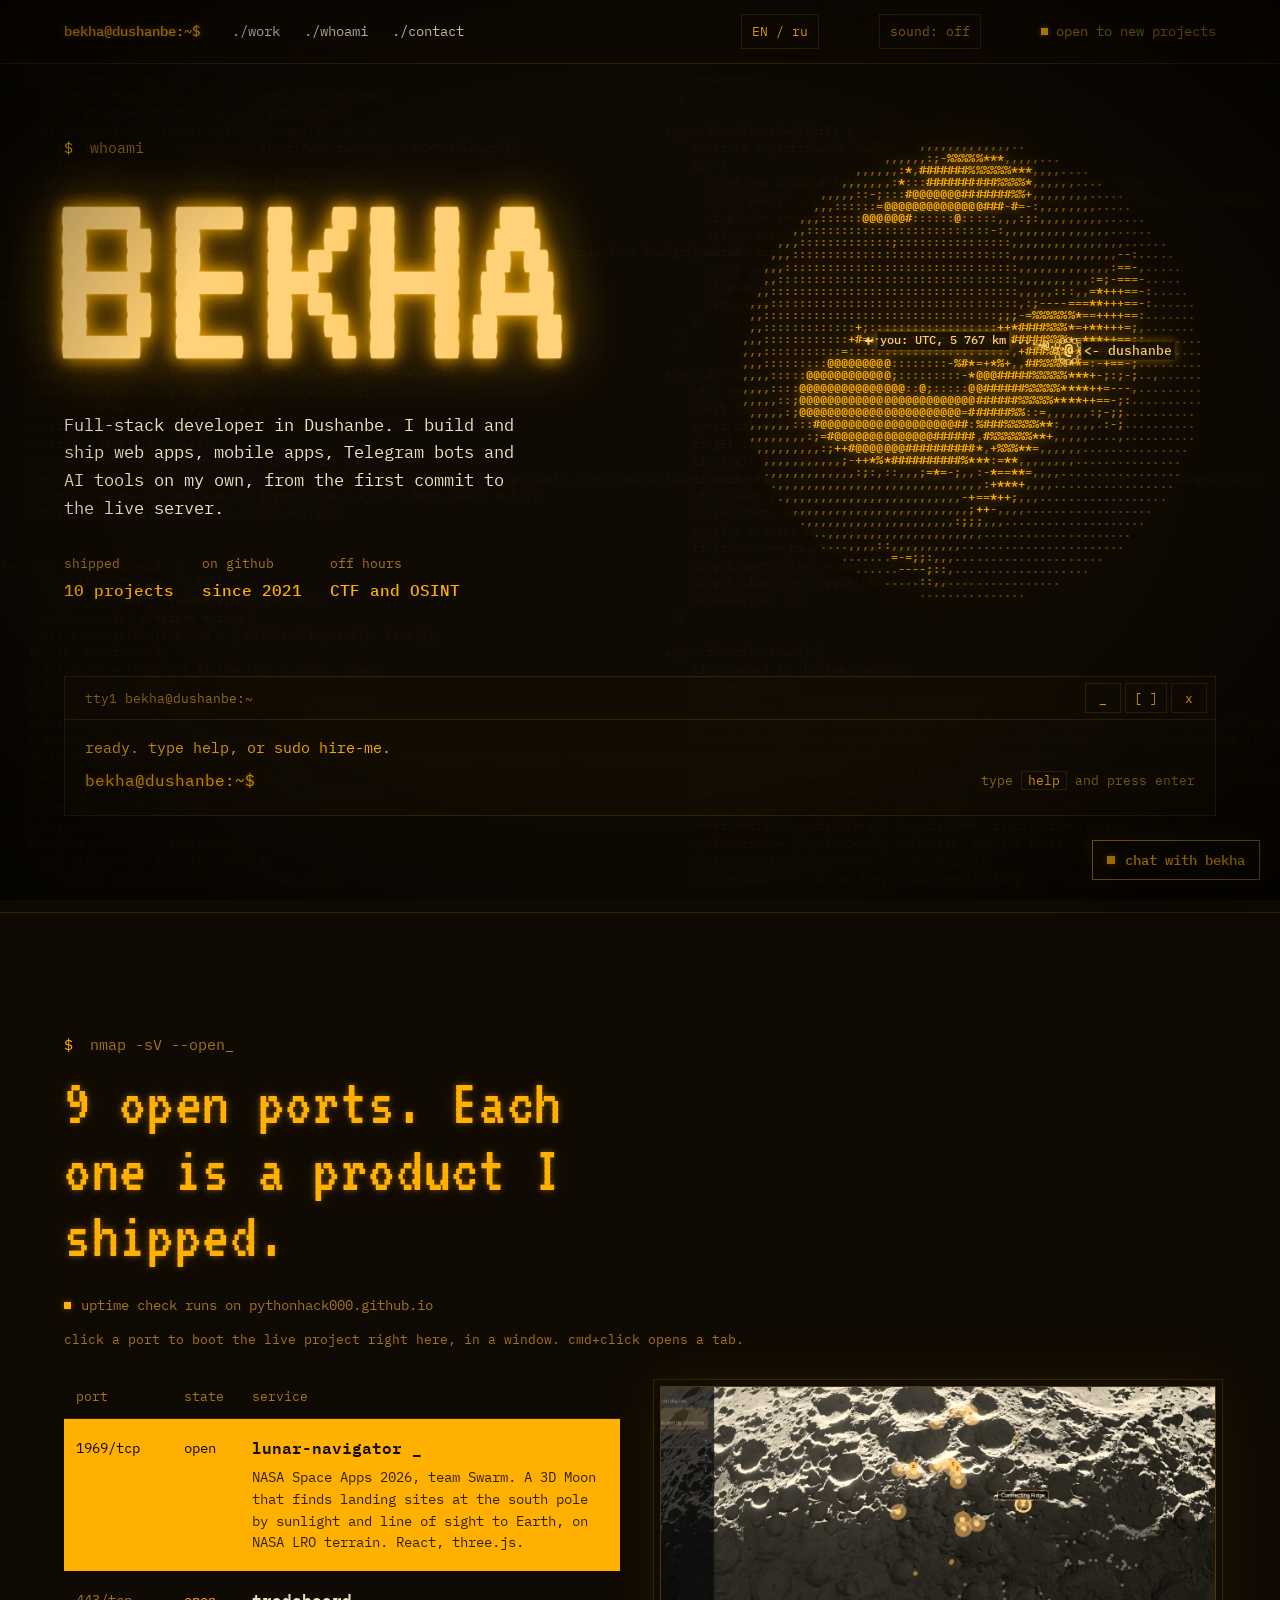
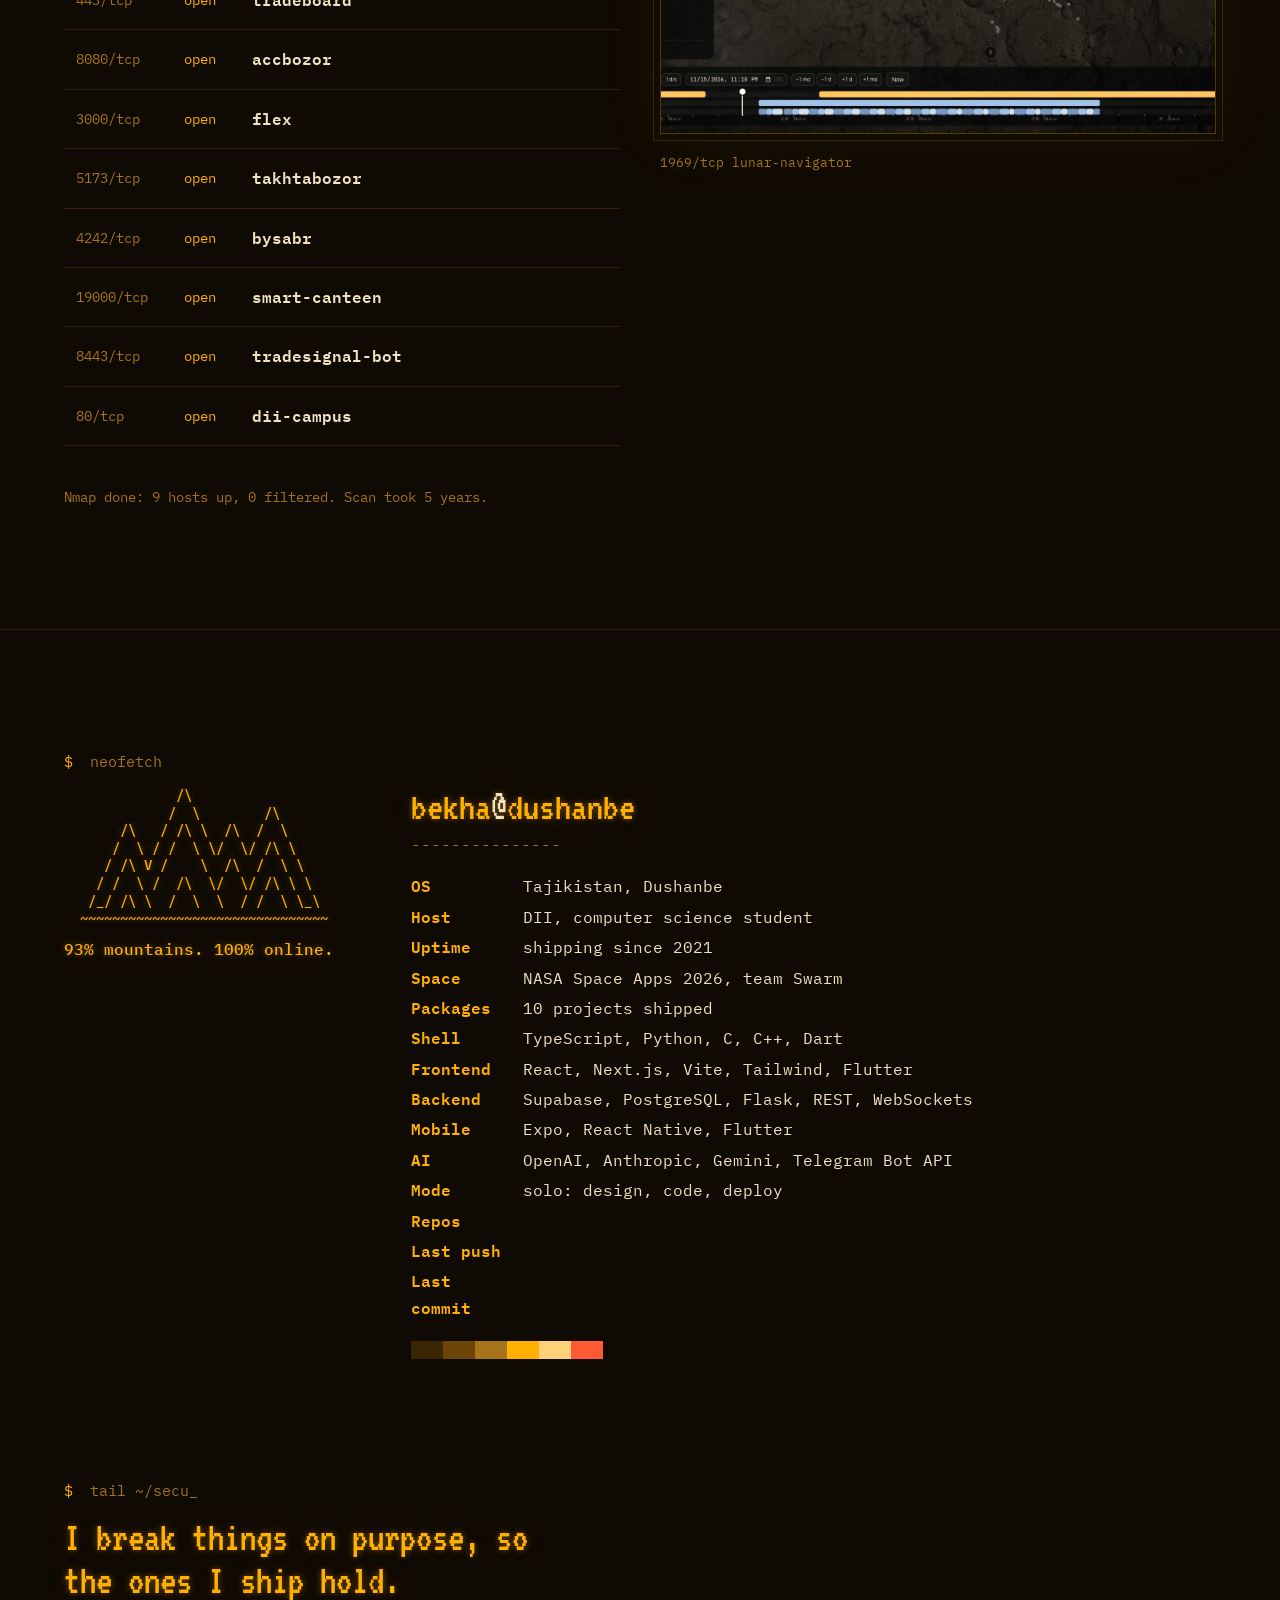
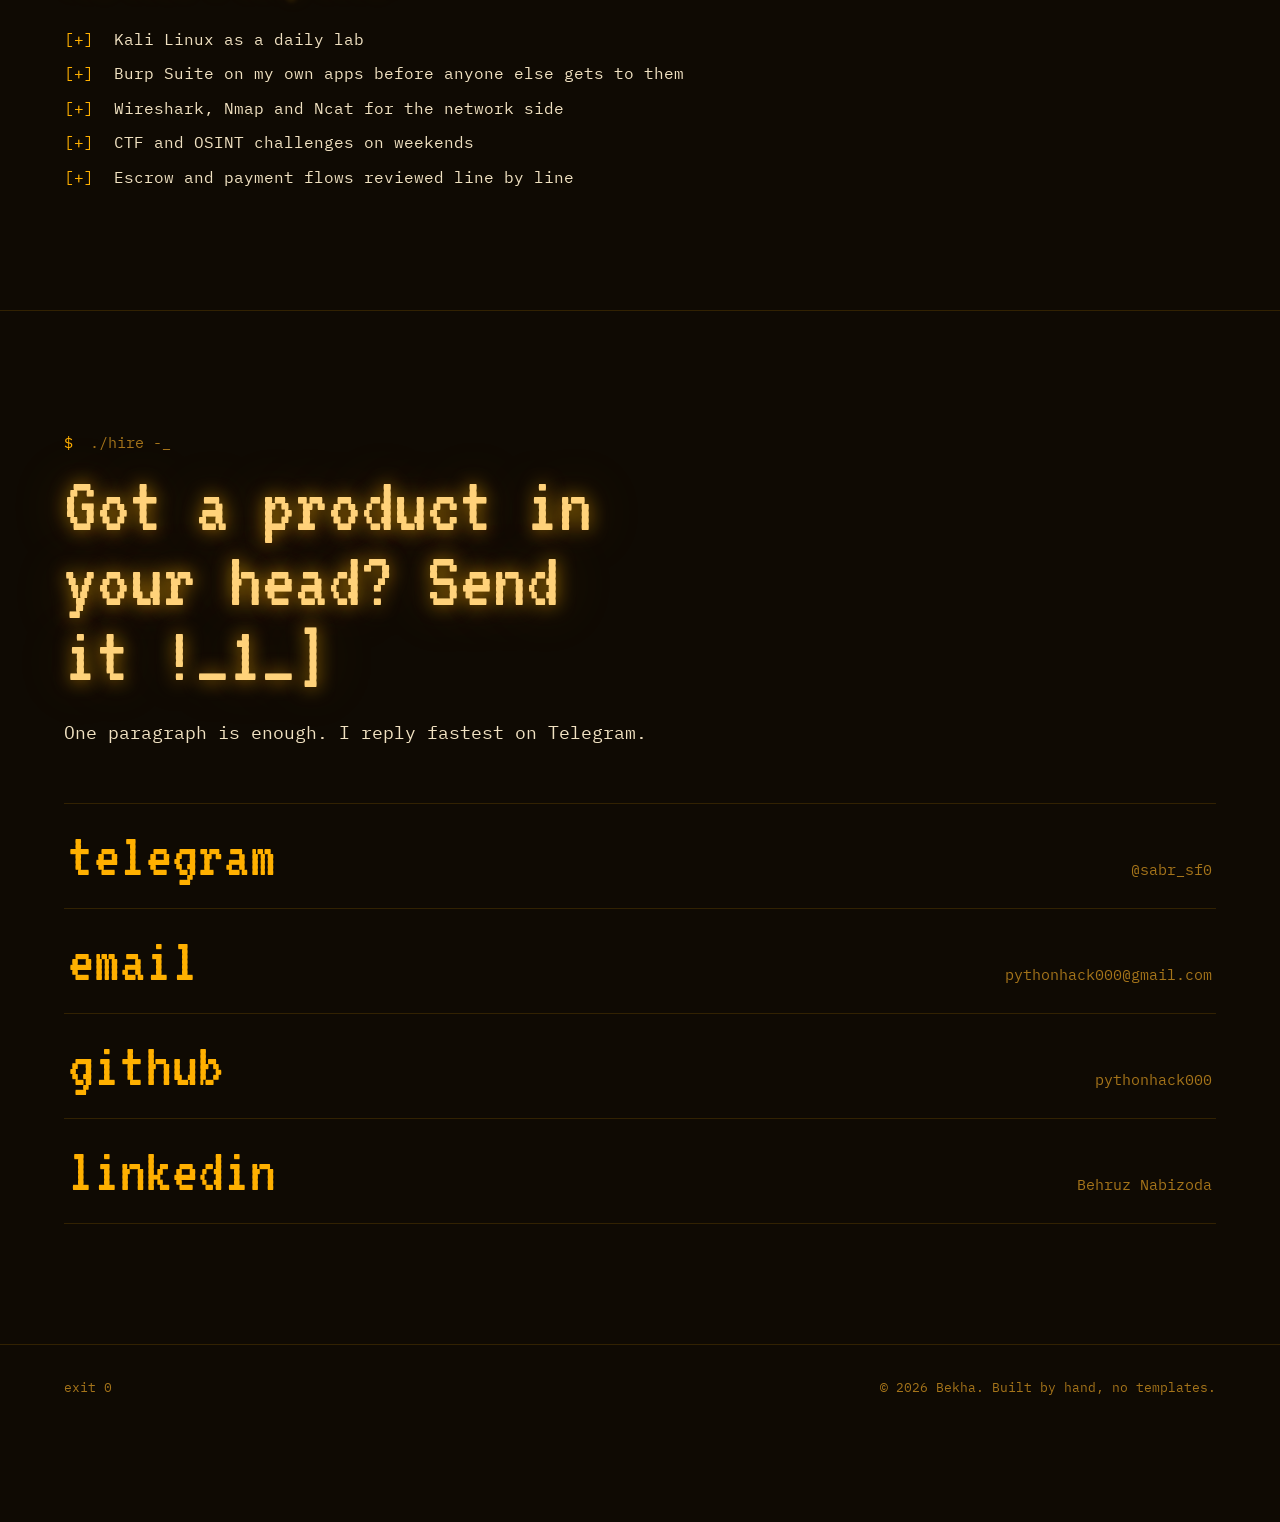
==== index.html @ d708a634 "feat: chat motion: typing dots and word-by-word answers - real bouncing dots (elements, not CSS cont" ====
<!doctype html>
<html lang="en">
<head>
<meta charset="utf-8">
<meta name="viewport" content="width=device-width, initial-scale=1, viewport-fit=cover">
<title>Bekha — full-stack developer in Dushanbe</title>
<meta name="description" content="Bekha builds and ships web apps, mobile apps, Telegram bots and AI tools from Dushanbe. Type help in the terminal.">
<meta property="og:type" content="website">
<meta property="og:title" content="Bekha — full-stack developer in Dushanbe">
<meta property="og:description" content="Web apps, mobile apps, bots and AI tools, built and shipped solo.">
<meta property="og:image" content="https://pythonhack000.github.io/share.jpg">
<meta name="twitter:card" content="summary_large_image">
<meta name="theme-color" content="#0f0a03">
<link rel="icon" href="favicon.svg" type="image/svg+xml">
<link rel="preconnect" href="https://fonts.googleapis.com">
<link rel="preconnect" href="https://fonts.gstatic.com" crossorigin>
<link href="https://fonts.googleapis.com/css2?family=IBM+Plex+Mono:wght@400;500;600&family=Pixelify+Sans:wght@400;500&family=VT323&display=swap" rel="stylesheet">
<link rel="stylesheet" href="style.css?v=25">
<script>
  try {
    if (sessionStorage.getItem('seen')) document.documentElement.classList.add('seen');
    var t = localStorage.getItem('theme'); if (t) document.documentElement.dataset.theme = t;
    if (!sessionStorage.getItem('intro') && !matchMedia('(prefers-reduced-motion: reduce)').matches) document.documentElement.classList.add('intro-on', 'seen');
  } catch (e) { /* storage blocked: show the intro, default theme */ }
</script>
</head>
<body>
<!-- TODO before deploy: remove the debug note. flag{v13w_th3_s0urc3_250a8c75} -->
<div class="intro" id="intro" aria-hidden="true">
  <canvas></canvas>
  <pre class="intro__log"></pre>
  <p class="intro__lock"></p>
  <div class="intro__title"><p class="intro__name"></p><p class="intro__sub"></p></div>
  <p class="intro__skip" data-i18n="introSkip">press any key to skip</p>
</div>
<div class="power" aria-hidden="true"></div>
<div class="src" aria-hidden="true"><pre class="src__dim" id="srcDim"></pre><pre class="src__lit" id="srcLit"></pre></div>
<a class="skip" href="#work" data-i18n="skip">Skip to projects</a>

<header class="bar">
  <a class="bar__home" href="#top">bekha@dushanbe:~$</a>
  <nav class="bar__nav" aria-label="Main">
    <a href="#work">./work</a>
    <a href="#whoami">./whoami</a>
    <a href="#contact">./contact</a>
  </nav>
  <p class="bar__prog" id="prog" aria-hidden="true">[--------------------]   0%</p>
  <button type="button" class="bar__lang" id="langBtn">EN / ru</button>
  <button type="button" class="bar__sound" id="soundBtn" aria-pressed="false">sound: off</button>
  <p class="bar__status"><span class="led" aria-hidden="true"></span><span data-i18n="status">open to new projects</span></p>
</header>

<main id="top">
  <!-- HERO: the terminal -->
  <section class="hero" aria-labelledby="name">
    <div class="hero__grid">
      <div class="hero__copy">
        <p class="prompt"><span class="prompt__ps">$</span> whoami</p>
        <h1 id="name" class="name" data-i18n="name" data-text="BEKHA">BEKHA</h1>
        <p class="lead" data-i18n="lead">Full-stack developer in Dushanbe. I build and ship web apps, mobile apps, Telegram bots and AI tools on my own, from the first commit to the live server.</p>
        <dl class="facts">
          <div><dt data-i18n="factShipped">shipped</dt><dd data-i18n="factShippedV">10 projects</dd></div>
          <div><dt data-i18n="factGithub">on github</dt><dd data-i18n="factGithubV">since 2021</dd></div>
          <div><dt data-i18n="factOff">off hours</dt><dd data-i18n="factOffV">CTF and OSINT</dd></div>
        </dl>
      </div>
      <figure class="torus" aria-hidden="true">
        <canvas id="globe" class="moon" width="440" height="440"></canvas>
      </figure>
    </div>

    <div class="term" id="term">
      <div class="term__bar">
        <span class="term__title" id="termTitle">tty1  bekha@dushanbe:~</span>
        <div class="term__btns">
          <button type="button" data-win="min" aria-label="Minimise the terminal" aria-pressed="false">_</button>
          <button type="button" data-win="max" aria-label="Full-screen terminal" aria-pressed="false">[ ]</button>
          <button type="button" data-win="close" aria-label="Close the terminal">x</button>
        </div>
      </div>
      <div class="term__body">
        <div class="term__out" id="termOut" role="log" aria-live="polite" aria-label="Terminal output"></div>
        <form class="term__line" id="termForm" autocomplete="off">
          <label class="term__ps" id="termPs" for="termIn">bekha@dushanbe:~$</label>
          <span class="term__field">
            <input id="termIn" class="term__in" type="text" spellcheck="false" autocapitalize="off" aria-describedby="termHint">
            <span class="term__suggest" id="termSuggest" aria-hidden="true"><span class="term__typed"></span><span class="term__rest"></span></span>
          </span>
          <span class="term__hint" id="termHint"><span data-i18n="hintA">type</span> <kbd>help</kbd> <span data-i18n="hintB">and press enter</span></span>
        </form>
      </div>
      <button type="button" class="term__respawn" id="termRespawn" hidden>[process exited with code 0]  respawn the shell</button>
    </div>
  </section>

  <!-- WORK: nmap output -->
  <section class="work" id="work" aria-labelledby="work-h">
    <p class="cmd"><span class="prompt__ps">$</span> nmap -sV --open bekha/work</p>
    <h2 id="work-h" class="h2" data-i18n="workH" data-text="">9 open ports. Each one is a product I shipped.</h2>
    <p class="uptime" id="uptime"><span class="led" aria-hidden="true"></span><span id="uptimeText" data-i18n="uptimeWait">uptime check runs when you scroll here</span></p>
    <p class="work-hint" data-i18n="workHint">click a port to boot the live project right here, in a window. cmd+click opens a tab.</p>

    <div class="scan">
      <div class="scan__head" aria-hidden="true">
        <span>port</span><span>state</span><span>service</span><span>version</span>
      </div>
      <ol class="scan__rows" id="scanRows">
        <li class="row is-on" data-shot="img/work-lunar.jpg" data-alt="Lunar Site Navigator: candidate landing sites glowing on the Moon's south pole">
          <a class="row__link" href="https://pythonhack000.github.io/lunar-navigator/">
            <span class="row__port">1969/tcp</span><span class="row__state">open</span>
            <span class="row__name">lunar-navigator</span>
            <span class="row__ver" data-i18n="rowLunar">NASA Space Apps 2026, team Swarm. A 3D Moon that finds landing sites at the south pole by sunlight and line of sight to Earth, on NASA LRO terrain. React, three.js.</span>
          </a>
        </li>
        <li class="row" data-shot="img/work-tradevision.jpg" data-alt="TRADEBOARD: a daily Bitcoin chart with drawing tools">
          <a class="row__link" href="https://pythonhack000.github.io/tradevision/">
            <span class="row__port">443/tcp</span><span class="row__state">open</span>
            <span class="row__name">tradeboard</span>
            <span class="row__ver" data-i18n="rowTrade">AI draws trendlines and zones on a live chart while it explains them. React, TypeScript, four AI providers.</span>
          </a>
        </li>
        <li class="row" data-shot="img/work-bozor-hero.jpg" data-alt="AccBozor: a marketplace for game accounts">
          <a class="row__link" href="https://pythonhack000.github.io/bozor/">
            <span class="row__port">8080/tcp</span><span class="row__state">open</span>
            <span class="row__name">accbozor</span>
            <span class="row__ver" data-i18n="rowBozor">Game and Steam account marketplace for Tajikistan. Escrow holds the money until the buyer confirms. Next.js, Supabase.</span>
          </a>
        </li>
        <li class="row" data-shot="img/work-gym.jpg" data-alt="FLEX: one membership for many gyms in Dushanbe">
          <a class="row__link" href="https://pythonhack000.github.io/gym/">
            <span class="row__port">3000/tcp</span><span class="row__state">open</span>
            <span class="row__name">flex</span>
            <span class="row__ver" data-i18n="rowFlex">One pay-per-visit pass for gyms across Dushanbe. Landing page, clickable app and the pricing research behind it.</span>
          </a>
        </li>
        <li class="row" data-shot="img/work-takhtabozor.jpg" data-alt="Takhtabozor: stock and debts for a timber yard">
          <a class="row__link" href="https://pythonhack000.github.io/takhtabozor/">
            <span class="row__port">5173/tcp</span><span class="row__state">open</span>
            <span class="row__name">takhtabozor</span>
            <span class="row__ver" data-i18n="rowTakhta">Stock, sales and customer debts for a timber yard, counted in somoni. React, Vite, Tailwind.</span>
          </a>
        </li>
        <li class="row" data-ascii="BYSABR" data-alt="bysabr">
          <a class="row__link" href="https://pythonhack000.github.io/bysabr-shop/">
            <span class="row__port">4242/tcp</span><span class="row__state">open</span>
            <span class="row__name">bysabr</span>
            <span class="row__ver" data-i18n="rowSabr">Fashion store with catalog, checkout and an admin panel that syncs across devices. JavaScript, Supabase.</span>
          </a>
        </li>
        <li class="row" data-ascii="CANTEEN" data-alt="Smart Canteen">
          <a class="row__link" href="https://github.com/pythonhack000/canteen-mobile">
            <span class="row__port">19000/tcp</span><span class="row__state">open</span>
            <span class="row__name">smart-canteen</span>
            <span class="row__ver" data-i18n="rowCanteen">Lunch ordering app for a university canteen, with bonuses and live order status. Expo, React Native, Supabase.</span>
          </a>
        </li>
        <li class="row" data-ascii="SIGNAL" data-alt="TradeSignal bot">
          <div class="row__link" tabindex="0">
            <span class="row__port">8443/tcp</span><span class="row__state">open</span>
            <span class="row__name">tradesignal-bot</span>
            <span class="row__ver" data-i18n="rowSignal">Telegram bot that reads the market with OpenAI and runs around the clock on a VPS. Python, FFmpeg.</span>
          </div>
        </li>
        <li class="row" data-ascii="DII" data-alt="DII Campus">
          <a class="row__link" href="https://pythonhack000.github.io/dii-campus/">
            <span class="row__port">80/tcp</span><span class="row__state">open</span>
            <span class="row__name">dii-campus</span>
            <span class="row__ver" data-i18n="rowDii">Student app for my university. Plain HTML, CSS and JavaScript, no dependencies.</span>
          </a>
        </li>
      </ol>

      <figure class="screen" aria-live="polite">
        <div class="screen__crt">
          <img id="shot" src="img/work-lunar.jpg" alt="Lunar Site Navigator: candidate landing sites glowing on the Moon's south pole" width="1312" height="820">
          <pre id="shotAscii" class="screen__ascii" hidden></pre>
        </div>
        <figcaption><span id="shotCap">1969/tcp  lunar-navigator</span><span id="ping" class="ping"></span></figcaption>
      </figure>
    </div>
    <p class="done" data-i18n="scanDone">Nmap done: 9 hosts up, 0 filtered. Scan took 5 years.</p>
  </section>

  <!-- WHOAMI: neofetch -->
  <section class="who" id="whoami" aria-labelledby="who-h">
    <p class="cmd"><span class="prompt__ps">$</span> neofetch</p>
    <h2 id="who-h" class="sr">About Bekha</h2>
    <div class="neo">
<div class="neo__left">
<pre class="neo__art" aria-hidden="true">
              /\
             /  \        /\
       /\   / /\ \  /\  /  \
      /  \ / /  \ \/  \/ /\ \
     / /\ V /    \  /\  /  \ \
    / /  \ /  /\  \/  \/ /\ \ \
   /_/ /\ \  /  \  \  / /  \ \_\
  ~~~~~~~~~~~~~~~~~~~~~~~~~~~~~~~
</pre>
<p class="neo__cap" data-i18n="neoArt">93% mountains. 100% online.</p>
</div>
      <div class="neo__info">
        <p class="neo__user">bekha<span>@</span>dushanbe</p>
        <p class="neo__rule" aria-hidden="true">---------------</p>
        <dl class="neo__list">
          <div><dt>OS</dt><dd data-i18n="neoOS">Tajikistan, Dushanbe</dd></div>
          <div><dt>Host</dt><dd data-i18n="neoHost">DII, computer science student</dd></div>
          <div><dt>Uptime</dt><dd data-i18n="neoUptime">shipping since 2021</dd></div>
          <div><dt>Space</dt><dd data-i18n="neoSpace">NASA Space Apps 2026, team Swarm</dd></div>
          <div><dt>Packages</dt><dd data-i18n="neoPkgs">10 projects shipped</dd></div>
          <div><dt>Shell</dt><dd>TypeScript, Python, C, C++, Dart</dd></div>
          <div><dt>Frontend</dt><dd>React, Next.js, Vite, Tailwind, Flutter</dd></div>
          <div><dt>Backend</dt><dd>Supabase, PostgreSQL, Flask, REST, WebSockets</dd></div>
          <div><dt>Mobile</dt><dd>Expo, React Native, Flutter</dd></div>
          <div><dt>AI</dt><dd>OpenAI, Anthropic, Gemini, Telegram Bot API</dd></div>
          <div><dt>Mode</dt><dd data-i18n="neoMode">solo: design, code, deploy</dd></div>
          <div id="ghRepos" hidden><dt>Repos</dt><dd></dd></div>
          <div id="ghPush" hidden><dt>Last push</dt><dd></dd></div>
          <div id="ghCommit" hidden><dt>Last commit</dt><dd></dd></div>
        </dl>
        <p class="neo__swatch" aria-hidden="true"><i></i><i></i><i></i><i></i><i></i><i></i></p>
      </div>
    </div>

    <div class="sec">
      <p class="cmd"><span class="prompt__ps">$</span> tail ~/security.log</p>
      <h3 class="h3" data-i18n="secH" data-text="">I break things on purpose, so the ones I ship hold.</h3>
      <ul class="log">
        <li><span class="ok">[+]</span> <span data-i18n="log1">Kali Linux as a daily lab</span></li>
        <li><span class="ok">[+]</span> <span data-i18n="log2">Burp Suite on my own apps before anyone else gets to them</span></li>
        <li><span class="ok">[+]</span> <span data-i18n="log3">Wireshark, Nmap and Ncat for the network side</span></li>
        <li><span class="ok">[+]</span> <span data-i18n="log4">CTF and OSINT challenges on weekends</span></li>
        <li><span class="ok">[+]</span> <span data-i18n="log5">Escrow and payment flows reviewed line by line</span></li>
      </ul>
    </div>
  </section>

  <!-- CONTACT -->
  <section class="contact" id="contact" aria-labelledby="contact-h">
    <p class="cmd"><span class="prompt__ps">$</span> ./hire --bekha</p>
    <h2 id="contact-h" class="contact__h" data-i18n="contactH" data-text="">Got a product in your head? Send it over.</h2>
    <p class="contact__lead" data-i18n="contactLead">One paragraph is enough. I reply fastest on Telegram.</p>
    <ul class="links">
      <li><a class="big" href="https://t.me/sabr_sf0"><b class="big__label" data-text="telegram">telegram</b><span>@sabr_sf0</span></a></li>
      <li><a class="big" href="mailto:pythonhack000@gmail.com"><b class="big__label" data-text="email">email</b><span>pythonhack000@gmail.com</span></a></li>
      <li><a class="big" href="https://github.com/pythonhack000"><b class="big__label" data-text="github">github</b><span>pythonhack000</span></a></li>
      <li><a class="big" href="https://www.linkedin.com/in/behruz-nabizoda-669491238/"><b class="big__label" data-text="linkedin">linkedin</b><span>Behruz Nabizoda</span></a></li>
    </ul>
  </section>
</main>

<footer class="foot">
  <p>exit 0</p>
  <p data-i18n="foot">&copy; 2026 Bekha. Built by hand, no templates.</p>
</footer>

<script src="i18n.js?v=9" defer></script>
<script src="earth-map.js?v=1" defer></script>
<script src="globe.js?v=9" defer></script>
<script src="intro.js?v=4" defer></script>
<script src="sound.js?v=5" defer></script>
<script src="extras.js?v=14" defer></script>
<script src="config.js?v=2" defer></script>
<script src="script.js?v=27" defer></script>
<script src="ctf.js?v=1" defer></script>
<script src="chat.js?v=6" defer></script>
<script src="gitlog.js?v=2" defer></script>
<script src="resume.js?v=2" defer></script>
<script src="fx.js?v=7" defer></script>
<script src="os.js?v=2" defer></script>
</body>
</html>
---- style.css ----
/* Bekha — amber phosphor terminal */
:root {
  --void: #0f0a03;        /* the tube when it is off */
  --tube: #17100566;      /* panels: a breath lighter */
  --amber: #ffb000;       /* P3 phosphor */
  --amber-hot: #ffd27a;   /* overdriven phosphor, for the giant type */
  --amber-dim: #a5741a;   /* faded phosphor: meta, rules */
  --text: #f1e2c2;        /* body copy, warm white */
  --red: #ff5a36;         /* errors and sudo */
  --line: color-mix(in srgb, var(--amber) 15%, transparent);
  --glow: 0 0 6px color-mix(in srgb, var(--amber) 40%, transparent), 0 0 22px color-mix(in srgb, var(--amber) 15%, transparent);
  --mono: "IBM Plex Mono", ui-monospace, Menlo, monospace;
  --pixel: "VT323", "IBM Plex Mono", monospace;
  --gut: clamp(20px, 5vw, 72px);
  --max: 1320px;
}

html[data-theme="green"] { --void: #020a04; --amber: #3dff70; --amber-hot: #c2ffd2; --amber-dim: #2b8f45; --text: #dcf5e2; }
html[data-theme="white"] { --void: #0b0b0c; --amber: #f0f0f0; --amber-hot: #ffffff; --amber-dim: #8c8c8c; --text: #d4d4d4; }

*, *::before, *::after { box-sizing: border-box; }
html { scroll-behavior: smooth; -webkit-text-size-adjust: 100%; }
body {
  margin: 0;
  background: var(--void);
  transition: background-color .3s;
  color: var(--text);
  font: 400 16px/1.65 var(--mono);
  min-height: 100vh;
  overflow-x: hidden;
}
/* the glass: faint scanlines and a vignette, one fixed layer, never in the way */
body::after {
  content: "";
  position: fixed; inset: 0; pointer-events: none; z-index: 50;
  background: radial-gradient(ellipse at center, #0000 55%, #000000a0 100%);
}
::selection { background: var(--amber); color: var(--void); }
a { color: inherit; }
:focus-visible { outline: 2px solid var(--amber); outline-offset: 3px; }
.sr { position: absolute; width: 1px; height: 1px; overflow: hidden; clip-path: inset(50%); white-space: nowrap; }
.skip { position: absolute; left: 12px; top: -60px; z-index: 60; background: var(--amber); color: var(--void); padding: 8px 12px; }
.skip:focus { top: 12px; }

/* ---------- top bar ---------- */
.bar {
  position: sticky; top: 0; z-index: 40;
  display: flex; align-items: center; gap: 32px;
  padding: 14px var(--gut);
  background: #0f0a03ee;
  border-bottom: 1px solid var(--line);
  font-size: 14px;
}
.bar__home { color: var(--amber); text-decoration: none; text-shadow: var(--glow); font-weight: 500; }
.bar__nav { display: flex; gap: 24px; }
.bar__nav a { color: var(--text); text-decoration: none; padding: 6px 0; }
.bar__nav a:hover { color: var(--amber); text-decoration: underline; text-underline-offset: 6px; }
.bar__status { margin: 0 0 0 auto; color: var(--amber-dim); display: flex; align-items: center; gap: 8px; }
.led { width: 7px; height: 7px; background: var(--amber); box-shadow: var(--glow); animation: blink 2.4s steps(1) infinite; }
@keyframes blink { 50% { opacity: .25; } }

/* ---------- shared ---------- */
main > section { max-width: var(--max); margin: 0 auto; padding: 0 var(--gut); }
.prompt, .cmd { color: var(--amber-dim); margin: 0 0 12px; font-size: 15px; }
.prompt__ps { color: var(--amber); margin-right: 8px; }
.h2 {
  font: 400 clamp(36px, 5.2vw, 72px)/1 var(--pixel);
  color: var(--amber); text-shadow: var(--glow);
  margin: 0 0 48px; max-width: 22ch; letter-spacing: .01em;
}
.h3 { font: 400 clamp(28px, 3.2vw, 44px)/1.05 var(--pixel); color: var(--amber); text-shadow: var(--glow); margin: 0 0 24px; max-width: 30ch; }

/* ---------- hero ---------- */
.hero { padding-top: clamp(48px, 8vh, 96px) !important; padding-bottom: 96px !important; min-height: calc(100svh - 52px); display: flex; flex-direction: column; justify-content: space-between; gap: 48px; }
.hero__grid { display: grid; grid-template-columns: minmax(0, 1.3fr) minmax(0, 1fr); gap: 32px; align-items: center; }
.name {
  font: 400 clamp(120px, 21vw, 320px)/.78 var(--pixel);
  margin: 0 0 28px -0.04em;
  color: var(--amber-hot);
  text-shadow: 0 0 2px #fff3d6, 0 0 18px color-mix(in srgb, var(--amber) 67%, transparent), 0 0 60px color-mix(in srgb, var(--amber) 33%, transparent);
  letter-spacing: -.02em;
  white-space: nowrap;
}
.lead { font-size: clamp(17px, 1.35vw, 20px); line-height: 1.6; max-width: 46ch; margin: 0 0 32px; }
.facts { display: flex; flex-wrap: wrap; gap: 12px 28px; margin: 0; }
.facts div { display: grid; gap: 2px; }
.facts dt { color: var(--amber-dim); font-size: 13px; }
.facts dd { margin: 0; color: var(--amber); font-weight: 500; }

.torus { margin: 0; display: grid; justify-items: center; gap: 8px; cursor: grab; user-select: none; touch-action: pan-y; }
.torus:active { cursor: grabbing; }
.torus pre {
  margin: 0; font: 400 clamp(5px, .6vw, 9.5px)/1 var(--mono);
  color: var(--amber); text-shadow: 0 0 8px color-mix(in srgb, var(--amber) 50%, transparent);
  min-height: 1em;
}
.moon {
  cursor: crosshair;
  width: min(460px, 100%); aspect-ratio: 1; display: block; touch-action: none;
  filter: drop-shadow(0 0 4px color-mix(in srgb, var(--amber) 60%, transparent)) drop-shadow(0 0 30px color-mix(in srgb, var(--amber) 14%, transparent));
}
.torus figcaption { color: var(--amber-dim); font-size: 13px; }

/* the live terminal */
.term { border: 1px solid var(--line); background: var(--tube); }
.term__bar { display: flex; align-items: center; justify-content: space-between; gap: 16px; padding: 6px 8px 6px 20px; border-bottom: 1px solid var(--line); font-size: 13px; color: var(--amber-dim); }
.term__btns { display: flex; gap: 4px; }
.term__btns button, .term__respawn {
  font: inherit; color: var(--amber); background: none; border: 1px solid var(--line);
  min-width: 36px; height: 30px; padding: 0 8px; cursor: pointer;
}
.term__btns button:hover, .term__respawn:hover { background: var(--amber); color: var(--void); }
.term__body { padding: 16px 20px; }
.term__respawn { display: block; width: 100%; height: 56px; border: 0; text-align: left; padding: 0 20px; font-size: 15px; }
.term__respawn[hidden] { display: none; }
.term.is-min .term__body, .term.is-closed .term__body { display: none; }
.term.is-closed .term__bar { opacity: .5; }
.term.is-max { position: fixed; inset: 24px; z-index: 45; background: var(--void); display: flex; flex-direction: column; box-shadow: 0 0 0 100vmax #000000b0, 0 0 80px color-mix(in srgb, var(--amber) 15%, transparent); }
.term.is-max .term__body { flex: 1; display: flex; flex-direction: column; min-height: 0; }
.term.is-max .term__out { max-height: none; flex: 1; }
.uptime { display: flex; align-items: center; gap: 10px; margin: -24px 0 40px; color: var(--amber-dim); font-size: 14px; }
.uptime.is-done { color: var(--amber); }
.uptime.is-bad { color: var(--red); }
.row__state.is-down { color: var(--red) !important; }
.row__state.is-checking { opacity: .5; }
.term__out { max-height: 220px; overflow-y: auto; font-size: 15px; white-space: pre-wrap; scrollbar-width: thin; scrollbar-color: var(--amber-dim) transparent; }
.term__out:empty { display: none; }
.term__out p { margin: 0; }
.term__out .echo { color: var(--amber-dim); }
.term__out .hl { color: var(--amber); }
.term__out .err { color: var(--red); }
.term__line { display: flex; align-items: center; gap: 10px; flex-wrap: wrap; }
.term__ps { color: var(--amber); text-shadow: var(--glow); white-space: nowrap; }
.term__field { position: relative; flex: 1 1 160px; min-width: 0; display: flex; }
.term__in {
  flex: 1 1 auto; width: 100%; min-width: 0; background: none; border: 0; outline: 0;
  color: var(--text); font: inherit; font-size: 16px; caret-color: var(--amber); padding: 6px 0;
}
/* fish-style suggestion: the typed part is invisible and only pushes the grey rest into place */
.term__suggest { position: absolute; inset: 0; padding: 6px 0; font: inherit; font-size: 16px; white-space: pre; overflow: hidden; pointer-events: none; }
.term__typed { visibility: hidden; }
.term__rest { color: var(--amber-dim); opacity: .7; }
.term__hint { color: var(--amber-dim); font-size: 13px; }
.term__hint kbd { font: inherit; color: var(--amber); border: 1px solid var(--line); padding: 0 6px; }
.term:focus-within { border-color: color-mix(in srgb, var(--amber) 40%, transparent); box-shadow: 0 0 0 1px color-mix(in srgb, var(--amber) 13%, transparent), 0 0 30px color-mix(in srgb, var(--amber) 6%, transparent); }

/* ---------- work: nmap ---------- */
.work { padding-top: 120px !important; padding-bottom: 120px !important; border-top: 1px solid var(--line); }
.scan { display: grid; grid-template-columns: minmax(0, 1fr) minmax(0, 1fr); grid-template-rows: auto 1fr; column-gap: 40px; align-items: start; }
.scan__head, .row__link { display: grid; grid-template-columns: 92px 52px minmax(0, 1fr); column-gap: 16px; }
.scan__head { grid-column: 1; color: var(--amber-dim); font-size: 13px; padding: 0 12px 10px; border-bottom: 1px solid var(--line); }
.scan__head span:nth-child(4) { display: none; }
.scan__rows { grid-column: 1; list-style: none; margin: 0; padding: 0; }
.scan .screen { grid-column: 2; grid-row: 1 / span 2; position: sticky; top: 88px; }
.row__link {
  padding: 16px 12px; text-decoration: none; border-bottom: 1px solid var(--line);
  transition: background .15s, color .15s;
}
.row__port { color: var(--amber-dim); font-size: 14px; padding-top: 2px; }
.row__state { color: var(--amber); font-size: 14px; padding-top: 2px; }
.row__name { font-weight: 600; color: var(--text); }
.row__ver { grid-column: 3; color: var(--text); opacity: .85; font-size: 14px; line-height: 1.55; max-height: 0; overflow: hidden; transition: max-height .25s ease, margin .25s ease; }
.row.is-on .row__link { background: var(--amber); color: var(--void); }
.row.is-on .row__port, .row.is-on .row__state, .row.is-on .row__name, .row.is-on .row__ver { color: var(--void); }
.row.is-on .row__ver { max-height: 320px; margin-top: 6px; }
.row.is-on .row__name::after { content: " _"; animation: blink 1s steps(1) infinite; }

.screen { margin: 0; }
.screen__crt {
  position: relative; aspect-ratio: 16 / 10; overflow: hidden;
  border: 1px solid color-mix(in srgb, var(--amber) 33%, transparent); background: #000;
  box-shadow: 0 0 0 6px #120c03, 0 0 0 7px var(--line), 0 0 60px color-mix(in srgb, var(--amber) 8%, transparent);
}
.screen__crt img { width: 100%; height: 100%; object-fit: cover; object-position: top left; display: block; filter: sepia(.35) saturate(1.1) contrast(1.05); }
.screen__crt.is-tuning img, .screen__crt.is-tuning .screen__ascii { animation: tune .42s steps(7) 1; }
@keyframes tune {
  0% { clip-path: inset(0 0 100% 0); filter: brightness(2.2) sepia(1); }
  25% { clip-path: inset(10% 0 55% 0); transform: translateX(-10px) skewX(-4deg); filter: drop-shadow(6px 0 #ff2a4d) drop-shadow(-6px 0 #2ad8ff) brightness(1.6); }
  45% { clip-path: inset(0 0 30% 0); transform: translateX(8px); filter: drop-shadow(-4px 0 #ff2a4d) drop-shadow(4px 0 #2ad8ff); }
  70% { clip-path: inset(0); transform: translateX(-3px); filter: drop-shadow(2px 0 #ff2a4d) drop-shadow(-2px 0 #2ad8ff) sepia(.6); }
  100% { clip-path: inset(0); transform: none; }
}
.screen__ascii {
  position: absolute; inset: 0; margin: 0; display: grid; place-items: center;
  font: 400 clamp(6px, .7vw, 11px)/1.05 var(--mono); color: var(--amber); text-shadow: 0 0 8px color-mix(in srgb, var(--amber) 53%, transparent);
  background: radial-gradient(ellipse at center, #1b1205 0%, #000 80%);
}
.screen__ascii[hidden] { display: none; }
.screen figcaption { margin-top: 18px; color: var(--amber-dim); font-size: 13px; display: flex; gap: 24px; flex-wrap: wrap; }
.ping { color: var(--amber); }
.ping.is-down { color: var(--red); }
.done { color: var(--amber-dim); font-size: 14px; margin: 40px 0 0; }

/* ---------- whoami ---------- */
.who { padding-top: 120px !important; padding-bottom: 120px !important; border-top: 1px solid var(--line); }
.neo { display: grid; grid-template-columns: auto minmax(0, 1fr); gap: clamp(32px, 6vw, 96px); align-items: start; margin-bottom: 120px; }
.neo__art { margin: 0; color: var(--amber); text-shadow: var(--glow); font: 500 clamp(11px, 1.1vw, 16px)/1.25 var(--mono); }
.neo__cap { margin: 8px 0 0; color: var(--amber); text-shadow: var(--glow); font-weight: 500; text-align: center; }
.bar__lang { margin-left: 28px; font: inherit; font-size: 13px; color: var(--amber); background: none; border: 1px solid var(--line); padding: 6px 10px; cursor: pointer; }
.bar__lang:hover { background: var(--amber); color: var(--void); }
.neo__user { margin: 0; font: 400 40px/1 var(--pixel); color: var(--amber); text-shadow: var(--glow); }
.neo__user span { color: var(--text); }
.neo__rule { margin: 4px 0 16px; color: var(--amber-dim); }
.neo__list { margin: 0; display: grid; gap: 4px; }
.neo__list div { display: grid; grid-template-columns: 96px minmax(0, 1fr); gap: 16px; }
.neo__list dt { color: var(--amber); font-weight: 600; }
.neo__list dd { margin: 0; }
.neo__swatch { display: flex; gap: 0; margin: 20px 0 0; }
.neo__swatch i { width: 32px; height: 18px; }
.neo__swatch i:nth-child(1) { background: #3a2603; } .neo__swatch i:nth-child(2) { background: #6b4505; }
.neo__swatch i:nth-child(3) { background: #a5741a; } .neo__swatch i:nth-child(4) { background: #ffb000; }
.neo__swatch i:nth-child(5) { background: #ffd27a; } .neo__swatch i:nth-child(6) { background: #ff5a36; }

.log { list-style: none; margin: 0; padding: 0; display: grid; gap: 8px; font-size: 16px; }
.log .ok { color: var(--amber); margin-right: 10px; }

/* ---------- contact ---------- */
.contact { padding-top: 120px !important; padding-bottom: 120px !important; border-top: 1px solid var(--line); }
.contact__h { font: 400 clamp(44px, 6.4vw, 96px)/.92 var(--pixel); color: var(--amber-hot); text-shadow: 0 0 18px color-mix(in srgb, var(--amber) 67%, transparent), 0 0 60px color-mix(in srgb, var(--amber) 27%, transparent); margin: 0 0 24px; max-width: 16ch; }
.contact__lead { margin: 0 0 56px; font-size: 18px; }
.links { list-style: none; margin: 0; padding: 0; border-top: 1px solid var(--line); }
.big {
  display: flex; align-items: baseline; justify-content: space-between; gap: 24px; flex-wrap: wrap;
  padding: 20px 4px; border-bottom: 1px solid var(--line); text-decoration: none;
  font: 400 clamp(36px, 5vw, 64px)/1 var(--pixel); color: var(--amber);
  transition: background .12s, color .12s, padding .12s;
}
.big span { font: 400 15px/1 var(--mono); color: var(--amber-dim); }
.big:hover, .big:focus-visible { background: var(--amber); color: var(--void); padding-left: 20px; padding-right: 20px; }
.big:hover span, .big:focus-visible span { color: var(--void); }

.foot { max-width: var(--max); margin: 0 auto; padding: 32px var(--gut) 48px; display: flex; justify-content: space-between; gap: 16px; flex-wrap: wrap; color: var(--amber-dim); font-size: 13px; border-top: 1px solid var(--line); }
.foot p { margin: 0; }

/* ---------- the code flashlight: this page's own source behind everything ---------- */
.src { position: fixed; inset: 0; z-index: 0; pointer-events: none; overflow: hidden; }
.src pre {
  position: absolute; inset: -8px; margin: 0; padding: 8px;
  font: 400 12px/1.45 var(--mono); color: var(--amber);
  white-space: pre; overflow: hidden;
  column-width: 460px; column-gap: 48px; column-fill: auto;
}
.src__dim { opacity: .045; }
.src__lit {
  opacity: .55; text-shadow: 0 0 6px var(--amber);
  -webkit-mask-image: radial-gradient(circle var(--lamp, 0px) at var(--mx, -999px) var(--my, -999px), #000 0%, #0008 35%, transparent 100%);
          mask-image: radial-gradient(circle var(--lamp, 0px) at var(--mx, -999px) var(--my, -999px), #000 0%, #0008 35%, transparent 100%);
}
.bar, main, .foot { position: relative; z-index: 1; }
.bar { position: sticky; z-index: 40; }



.bar__prog { margin: 0 0 0 auto; color: var(--amber-dim); font-size: 13px; white-space: pre; }
.bar__sound { margin-left: 28px; font: inherit; font-size: 13px; color: var(--amber-dim); background: none; border: 1px solid var(--line); padding: 6px 10px; cursor: pointer; }
.bar__sound:hover, .bar__sound[aria-pressed="true"] { color: var(--amber); border-color: var(--amber-dim); }
.bar__status { margin-left: 28px !important; }

.snake { margin: 0; font: 400 clamp(13px, 1.25vw, 18px)/1.15 var(--mono); color: var(--amber); text-shadow: var(--glow); white-space: pre; }

.breach { position: fixed; inset: 0; z-index: 120; background: #000; color: var(--amber); padding: clamp(24px, 6vw, 96px); overflow: auto; display: flex; flex-direction: column; gap: 24px; }
.breach pre { margin: 0; font: 400 clamp(14px, 1.3vw, 18px)/1.6 var(--mono); text-shadow: var(--glow); white-space: pre-wrap; }
.breach__big { margin: 0; font: 400 clamp(64px, 13vw, 220px)/.85 var(--pixel); color: var(--amber-hot); text-shadow: 0 0 20px var(--amber), 0 0 80px var(--amber); animation: blink 1s steps(1) 3; }
.breach__note { margin: 0; font-size: 18px; color: var(--text); }
.breach__note a { color: var(--amber); }
.breach__close { align-self: flex-start; font: inherit; color: var(--void); background: var(--amber); border: 0; padding: 12px 18px; cursor: pointer; }
.big__label { font-weight: 400; }

/* ---------- Russian: VT323 has no Cyrillic, so the pixel headings switch to Pixelify Sans ---------- */
html[lang="ru"] .h2, html[lang="ru"] .h3, html[lang="ru"] .contact__h, html[lang="ru"] .breach__big,
html[lang="ru"] .name, html[lang="ru"] .intro__name {
  font-family: "Pixelify Sans", var(--pixel); letter-spacing: 0;
}
html[lang="ru"] .name { font-size: clamp(96px, 16vw, 240px); line-height: .9; }
html[lang="ru"] .intro__name { font-size: clamp(90px, 18vw, 280px); }
html[lang="ru"] .h2 { font-size: clamp(30px, 4.2vw, 58px); line-height: 1.08; }
html[lang="ru"] .h3 { font-size: clamp(24px, 2.6vw, 36px); line-height: 1.12; }
html[lang="ru"] .contact__h { font-size: clamp(38px, 5.2vw, 78px); line-height: 1; }
.bar__lang, .bar__sound { white-space: nowrap; }

/* ---------- scroll: every section prints like terminal output ---------- */
html.rv-on .rv { opacity: 0; transform: translateX(-10px); }
html.rv-on .in .rv {
  opacity: 1; transform: none;
  transition: opacity .35s steps(4, end), transform .45s cubic-bezier(.2, .8, .2, 1);
  transition-delay: calc(var(--i, 0) * 70ms);
}
html.rv-on .neo__art { clip-path: inset(0 0 100% 0); }
html.rv-on .in .neo__art { animation: draw-down 1.1s steps(9, end) forwards; }
@keyframes draw-down { to { clip-path: inset(0 0 0 0); } }
html.rv-on .screen__crt { transform: scaleY(.006); filter: brightness(3); }
html.rv-on .in .screen__crt { animation: tube-on .7s .2s cubic-bezier(.2, .8, .2, 1) forwards; }
@keyframes tube-on {
  0% { transform: scaleY(.006) scaleX(.2); filter: brightness(4); }
  40% { transform: scaleY(.006) scaleX(1); filter: brightness(3); }
  100% { transform: none; filter: none; }
}
.cmd.is-typing::after { content: "_"; animation: blink .6s steps(1) infinite; }

/* matrix rain for the language switch */
.rain { position: fixed; inset: 0; width: 100vw; height: 100vh; z-index: 110; pointer-events: none; mix-blend-mode: screen; }

/* ---------- CRT power-on: once per visit ---------- */
.power { position: fixed; inset: 0; z-index: 100; background: #000; pointer-events: none;
  animation: power-off-overlay .9s .15s steps(1, end) forwards; }
.power::before { content: ""; position: absolute; left: 0; right: 0; top: 50%; height: 2px; margin-top: -1px;
  background: var(--amber-hot); box-shadow: 0 0 24px 6px var(--amber);
  transform: scaleX(0); animation: power-line .9s .15s cubic-bezier(.2,.8,.2,1) forwards; }
@keyframes power-line {
  0% { transform: scaleX(0); opacity: 1; }
  35% { transform: scaleX(1); height: 2px; margin-top: -1px; opacity: 1; }
  70% { transform: scaleX(1); top: 0; height: 100%; margin-top: 0; opacity: .35; }
  100% { transform: scaleX(1); top: 0; height: 100%; margin-top: 0; opacity: 0; }
}
@keyframes power-off-overlay { 0% { background: #000; } 40% { background: transparent; } 100% { background: transparent; visibility: hidden; } }
html.seen .power { display: none; }

/* ---------- responsive ---------- */
@media (max-width: 900px) {
  .bar__prog { display: none; }
  .bar__sound { margin-left: auto; }
  .hero__grid { grid-template-columns: 1fr; }
  .torus { justify-items: start; }
  .torus pre { font-size: 6px; }
  .scan { grid-template-columns: 1fr; grid-template-rows: none; }
  .scan .screen { grid-column: 1; grid-row: 2; position: relative; top: 0; margin-bottom: 24px; }
  .scan__head { grid-row: 3; } .scan__rows { grid-row: 4; }
  .neo { grid-template-columns: 1fr; }
}
@media (max-width: 600px) {
  .bar { gap: 16px; }
  .bar__home { display: none; }
  .bar__nav { width: 100%; justify-content: space-between; }
  .bar__status, .bar__prog, .bar__sound { display: none; }
  .name { font-size: 33vw; }
  .row__link, .scan__head { grid-template-columns: 76px 44px minmax(0, 1fr); column-gap: 10px; }
  .term__hint { display: none; }
  .term.is-max { inset: 8px; }
  .term__title { overflow: hidden; text-overflow: ellipsis; white-space: nowrap; }
  .torus { display: none; }
  .hero { min-height: auto; padding-top: 40px !important; }
  .neo__art { font-size: 10px; }
  .big { font-size: 40px; }
}
@media (prefers-reduced-motion: reduce) {
  .power { display: none; }
  .src__lit { display: none; }
  *, *::before, *::after { animation: none !important; transition: none !important; }
  html { scroll-behavior: auto; }
}

@media (hover: none) { .src__lit { display: none; } }

/* ---------- the opening shot ---------- */
.intro { display: none; }
html.intro-on body { overflow: hidden; }
html.intro-on .intro {
  display: block; position: fixed; inset: 0; z-index: 200; background: #000; overflow: hidden;
  animation: intro-safety 0s 10s forwards;          /* if the script never runs, the site still comes up */
}
@keyframes intro-safety { to { visibility: hidden; } }
.intro canvas { position: absolute; inset: 0; width: 100%; height: 100%; opacity: 0; transition: opacity .35s, filter .4s; }
.intro.is-diving canvas { opacity: 1; filter: drop-shadow(0 0 6px color-mix(in srgb, var(--amber) 50%, transparent)); }
.intro.is-named canvas { filter: brightness(.18) blur(2px); }
.intro__log {
  position: absolute; left: 6vw; top: 8vh; margin: 0; white-space: pre-wrap; max-width: 88vw;
  font: 500 clamp(12px, 1.1vw, 16px)/1.75 var(--mono); color: var(--amber); text-shadow: var(--glow);
  transition: opacity .4s;
}
.intro.is-diving .intro__log { opacity: .3; }
.intro.is-named .intro__log { opacity: 0; }
.intro__lock {
  position: absolute; left: 50%; top: calc(50% + 70px); transform: translateX(-50%); margin: 0; white-space: nowrap;
  font: 600 clamp(12px, 1.2vw, 16px)/1 var(--mono); letter-spacing: .06em; color: var(--amber-hot);
  background: #000c; padding: 8px 12px; border: 1px solid var(--amber); opacity: 0;
}
.intro.is-locked .intro__lock { opacity: 1; animation: blink .25s steps(1) 4; }
.intro.is-named .intro__lock { opacity: 0; animation: none; }
.intro__title { position: absolute; inset: 0; display: grid; place-content: center; text-align: center; opacity: 0; }
.intro.is-named .intro__title { opacity: 1; }
.intro__name {
  margin: 0; font: 400 clamp(110px, 24vw, 380px)/.8 var(--pixel); color: var(--amber-hot);
  text-shadow: 0 0 3px #fff3d6, 0 0 30px var(--amber), 0 0 90px var(--amber);
}
.intro__sub { margin: 18px 0 0; font: 500 clamp(14px, 1.4vw, 20px)/1 var(--mono); color: var(--amber); letter-spacing: .04em; }
.intro__skip { position: absolute; right: 24px; bottom: 20px; margin: 0; font: 400 13px var(--mono); color: var(--amber-dim); }
.intro::after { content: ""; position: absolute; inset: 0; background: var(--amber-hot); opacity: 0; pointer-events: none; }
.intro.is-named::after { animation: intro-flash .45s ease-out 1; }
@keyframes intro-flash { 0% { opacity: .85; } 100% { opacity: 0; } }
.intro.is-off { animation: intro-off .55s cubic-bezier(.6, 0, .4, 1) forwards; }
@keyframes intro-off {
  0% { transform: none; filter: none; }
  55% { transform: scaleY(.004); filter: brightness(3); }
  100% { transform: scaleY(.004) scaleX(0); filter: brightness(4); opacity: 0; }
}
@media (prefers-reduced-motion: reduce) { .intro { display: none !important; } }

/* the project screen as a TV: static between channels, a channel number in the corner */
.screen__static { position: absolute; inset: 0; width: 100%; height: 100%; image-rendering: pixelated; opacity: 0; pointer-events: none; mix-blend-mode: screen; }
.screen__static.is-on { opacity: .85; }
.screen__osd {
  position: absolute; top: 14px; right: 18px; font: 400 clamp(28px, 2.6vw, 42px)/1 var(--pixel);
  color: #7dff9b; text-shadow: 0 0 8px #3dff70, 2px 0 #ff2a4d, -2px 0 #2ad8ff; opacity: 0; pointer-events: none;
}
.screen__osd.is-on { opacity: 1; }
.hero__copy .name, .torus { transition: transform .25s ease-out; will-change: transform; }

/* the phosphor trail behind the pointer */
.trail { position: fixed; inset: 0; width: 100vw; height: 100vh; z-index: 46; pointer-events: none; }

/* the name's letters: each one moves and heats up on its own */
.name .ltr { display: inline-block; transition: transform .18s ease-out, filter .18s; filter: brightness(calc(1 + var(--heat, 0) * .6)) drop-shadow(0 0 calc(var(--heat, 0) * 26px) var(--amber)); }

/* a broken signal on hover: links and project names jitter with a red-blue split */
@keyframes signal {
  0% { text-shadow: 2px 0 #ff2a4d, -2px 0 #2ad8ff; transform: translateX(0); }
  20% { text-shadow: -3px 0 #ff2a4d, 3px 0 #2ad8ff; transform: translateX(-2px) skewX(-6deg); }
  40% { text-shadow: 2px 0 #ff2a4d, -1px 0 #2ad8ff; transform: translateX(2px); }
  60% { text-shadow: -1px 0 #ff2a4d, 2px 0 #2ad8ff; transform: translateX(-1px) skewX(4deg); }
  100% { text-shadow: none; transform: none; }
}
@media (hover: hover) and (prefers-reduced-motion: no-preference) {
  .bar__nav a:hover, .row:hover .row__name, .big:hover .big__label, .bar__home:hover { display: inline-block; animation: signal .32s steps(5, end) 1; }
}

/* ---------- BEKHA-OS windows: live projects booted from /work ---------- */
.work-hint { margin: -28px 0 36px; color: var(--amber-dim); font-size: 13px; }
@media (max-width: 999px), (hover: none) { .work-hint { display: none; } }
.win {
  position: fixed; width: min(1100px, 72vw); height: min(720px, 74vh); z-index: 300;
  display: flex; flex-direction: column; background: var(--void);
  border: 1px solid var(--amber); box-shadow: 0 0 0 1px #000, 0 30px 80px #000c, 0 0 50px color-mix(in srgb, var(--amber) 22%, transparent);
  animation: win-open .26s cubic-bezier(.2, .8, .2, 1);
}
.win[hidden] { display: none; }
.win:not(.is-front) { border-color: var(--amber-dim); box-shadow: 0 20px 60px #000a; }
.win.is-max { left: 12px !important; top: 12px !important; width: calc(100vw - 24px) !important; height: calc(100vh - 64px) !important; }
.win.is-closing { animation: win-close .18s ease-in forwards; }
@keyframes win-open { from { transform: scaleY(.02) scaleX(.6); filter: brightness(3); opacity: .4; } to { transform: none; filter: none; opacity: 1; } }
@keyframes win-close { to { transform: scaleY(.02); opacity: 0; filter: brightness(3); } }
.win__bar {
  display: flex; align-items: center; justify-content: space-between; gap: 16px; padding: 4px 6px 4px 14px;
  background: var(--amber); color: var(--void); cursor: grab; user-select: none; font: 600 13px var(--mono);
}
.win:not(.is-front) .win__bar { background: color-mix(in srgb, var(--amber) 35%, var(--void)); color: var(--text); }
.win.is-dragging .win__bar { cursor: grabbing; }
.win__btns { display: flex; gap: 4px; }
.win__btns button, .win__ext {
  font: inherit; color: inherit; background: none; border: 1px solid currentColor; min-width: 30px; height: 24px; padding: 0 6px;
  cursor: pointer; text-decoration: none; display: inline-grid; place-items: center;
}
.win__btns button:hover, .win__ext:hover { background: var(--void); color: var(--amber); }
.win__body { position: relative; flex: 1; min-height: 0; background: #000; }
.win__body iframe { position: absolute; inset: 0; width: 100%; height: 100%; border: 0; opacity: 0; transition: opacity .3s; }
.win__body.is-up iframe { opacity: 1; }
.win.is-dragging iframe { pointer-events: none; }
.win__boot { position: absolute; left: 20px; top: 16px; margin: 0; font: 500 14px/1.6 var(--mono); color: var(--amber); text-shadow: var(--glow); white-space: pre-wrap; }
.win__body.is-up .win__boot { display: none; }
.win__grip { position: absolute; right: 0; bottom: 0; width: 16px; height: 16px; cursor: nwse-resize; background: linear-gradient(135deg, transparent 50%, var(--amber) 50%); }
.win.is-max .win__grip { display: none; }

.taskbar {
  position: fixed; left: 0; right: 0; bottom: 0; z-index: 400; display: flex; gap: 6px; padding: 6px 12px;
  background: #0f0a03f2; border-top: 1px solid var(--amber); font: 500 13px var(--mono);
}
.taskbar[hidden] { display: none; }
.taskbar::before { content: "BEKHA-OS"; color: var(--void); background: var(--amber); padding: 4px 10px; font-weight: 600; }
.taskbar__item { font: inherit; color: var(--amber); background: none; border: 1px solid var(--line); padding: 4px 12px; cursor: pointer; }
.taskbar__item:hover { background: var(--amber); color: var(--void); }

/* narrow laptops: the top bar keeps to one line */
.bar__status { white-space: nowrap; }
@media (max-width: 1320px) { .bar__prog { display: none; } .bar__lang { margin-left: auto; } }

/* ---------- tty2: live chat ---------- */
.chat-launch {
  position: fixed; right: 20px; bottom: 20px; z-index: 46;
  display: inline-flex; align-items: center; gap: 10px;
  font: 500 14px var(--mono); color: var(--amber); background: var(--void);
  border: 1px solid var(--amber-dim); padding: 10px 14px; cursor: pointer;
  box-shadow: 0 10px 40px #000c, 0 0 24px color-mix(in srgb, var(--amber) 10%, transparent);
}
.chat-launch:hover, .chat-launch.is-open { border-color: var(--amber); text-shadow: var(--glow); }
.chat-launch__dot { width: 8px; height: 8px; background: var(--amber); box-shadow: var(--glow); animation: chat-blink 1.2s steps(2) infinite; }
.chat-launch__badge { background: var(--amber); color: var(--void); font-weight: 600; padding: 0 6px; }
@keyframes chat-blink { 50% { opacity: .15; } }
.chat {
  position: fixed; right: 20px; bottom: 76px; z-index: 46;
  width: min(380px, calc(100vw - 32px)); height: min(520px, calc(100vh - 120px));
  display: flex; flex-direction: column; background: var(--void);
  border: 1px solid var(--amber); box-shadow: 0 30px 80px #000d, 0 0 40px color-mix(in srgb, var(--amber) 12%, transparent);
  font: 14px/1.5 var(--mono); color: var(--text);
}
.chat[hidden] { display: none; }
.chat__bar { display: flex; justify-content: space-between; align-items: center; padding: 8px 12px; border-bottom: 1px solid var(--line); color: var(--amber); }
.chat__title { font: 20px/1 var(--pixel); }
.chat__close { font: inherit; color: var(--amber-dim); background: none; border: 1px solid var(--line); width: 28px; height: 28px; cursor: pointer; }
.chat__close:hover { color: var(--amber); border-color: var(--amber); }
.chat__meta { margin: 0; padding: 6px 12px; font-size: 12px; color: var(--amber-dim); border-bottom: 1px solid var(--line); }
.chat__log { flex: 1; overflow-y: auto; padding: 10px 12px; scrollbar-width: thin; scrollbar-color: var(--amber-dim) transparent; }
.chat__line { margin: 0 0 8px; white-space: pre-wrap; overflow-wrap: anywhere; }
.chat__who { color: var(--amber-dim); margin-right: 8px; }
.chat__line.is-owner { color: var(--amber); text-shadow: var(--glow); }
.chat__line.is-owner .chat__who { color: var(--amber); }
.chat__line.is-sys { color: var(--amber-dim); }
.chat__line.is-err { color: var(--red); }
.chat__form { display: flex; align-items: center; gap: 8px; padding: 10px 12px; border-top: 1px solid var(--line); }
.chat__ps { color: var(--amber); white-space: nowrap; max-width: 40%; overflow: hidden; text-overflow: ellipsis; }
.chat__in { flex: 1; min-width: 0; background: none; border: 0; outline: 0; color: var(--text); font: inherit; font-size: 16px; caret-color: var(--amber); }
.chat__in::placeholder { color: var(--amber-dim); opacity: .7; }
@media (max-width: 560px) {
  .chat-launch { right: 16px; bottom: 16px; }
  .chat { right: 0; left: 0; bottom: 0; width: 100%; height: min(78vh, 100dvh); border-width: 1px 0 0; }
  .chat:not([hidden]) ~ .chat-launch, .chat-launch.is-open { display: none; }
}
.chat__line.is-pending { opacity: .5; }
.chat__form.is-busy .chat__ps { animation: chat-blink .8s steps(2) infinite; }
.chat__in:disabled { opacity: .6; }

/* chat motion: lines slide in, my answers surface word by word (as LUNA does in Lunar Navigator) */
.chat__line { animation: chat-line-in .32s cubic-bezier(.2, .7, .3, 1) both; }
.chat__line.is-me { animation-name: chat-line-in-me; }
@keyframes chat-line-in { from { opacity: 0; transform: translateY(6px); filter: blur(3px); } }
@keyframes chat-line-in-me { from { opacity: 0; transform: translateX(10px); } }
.chat__reveal .chat__word { display: inline-block; animation: chat-word-in .42s cubic-bezier(.2, .7, .3, 1) both; }
@keyframes chat-word-in { from { opacity: 0; filter: blur(5px); transform: translateY(3px); } }
.chat__dots { display: inline-flex; gap: 5px; margin-left: 8px; vertical-align: middle; }
.chat__dots i { width: 6px; height: 6px; background: currentColor; box-shadow: 0 0 6px currentColor; animation: chat-dot 1.1s ease-in-out infinite; }
.chat__dots i:nth-child(2) { animation-delay: .15s; }
.chat__dots i:nth-child(3) { animation-delay: .3s; }
@keyframes chat-dot { 0%, 70%, 100% { opacity: .25; transform: translateY(0); } 35% { opacity: 1; transform: translateY(-4px); } }
.chat__line.is-typing .chat__dots { margin-left: 0; }
@media (prefers-reduced-motion: reduce) {
  .chat__line, .chat__reveal .chat__word { animation: none; }
  .chat__dots i { animation-duration: 2.4s; }
}
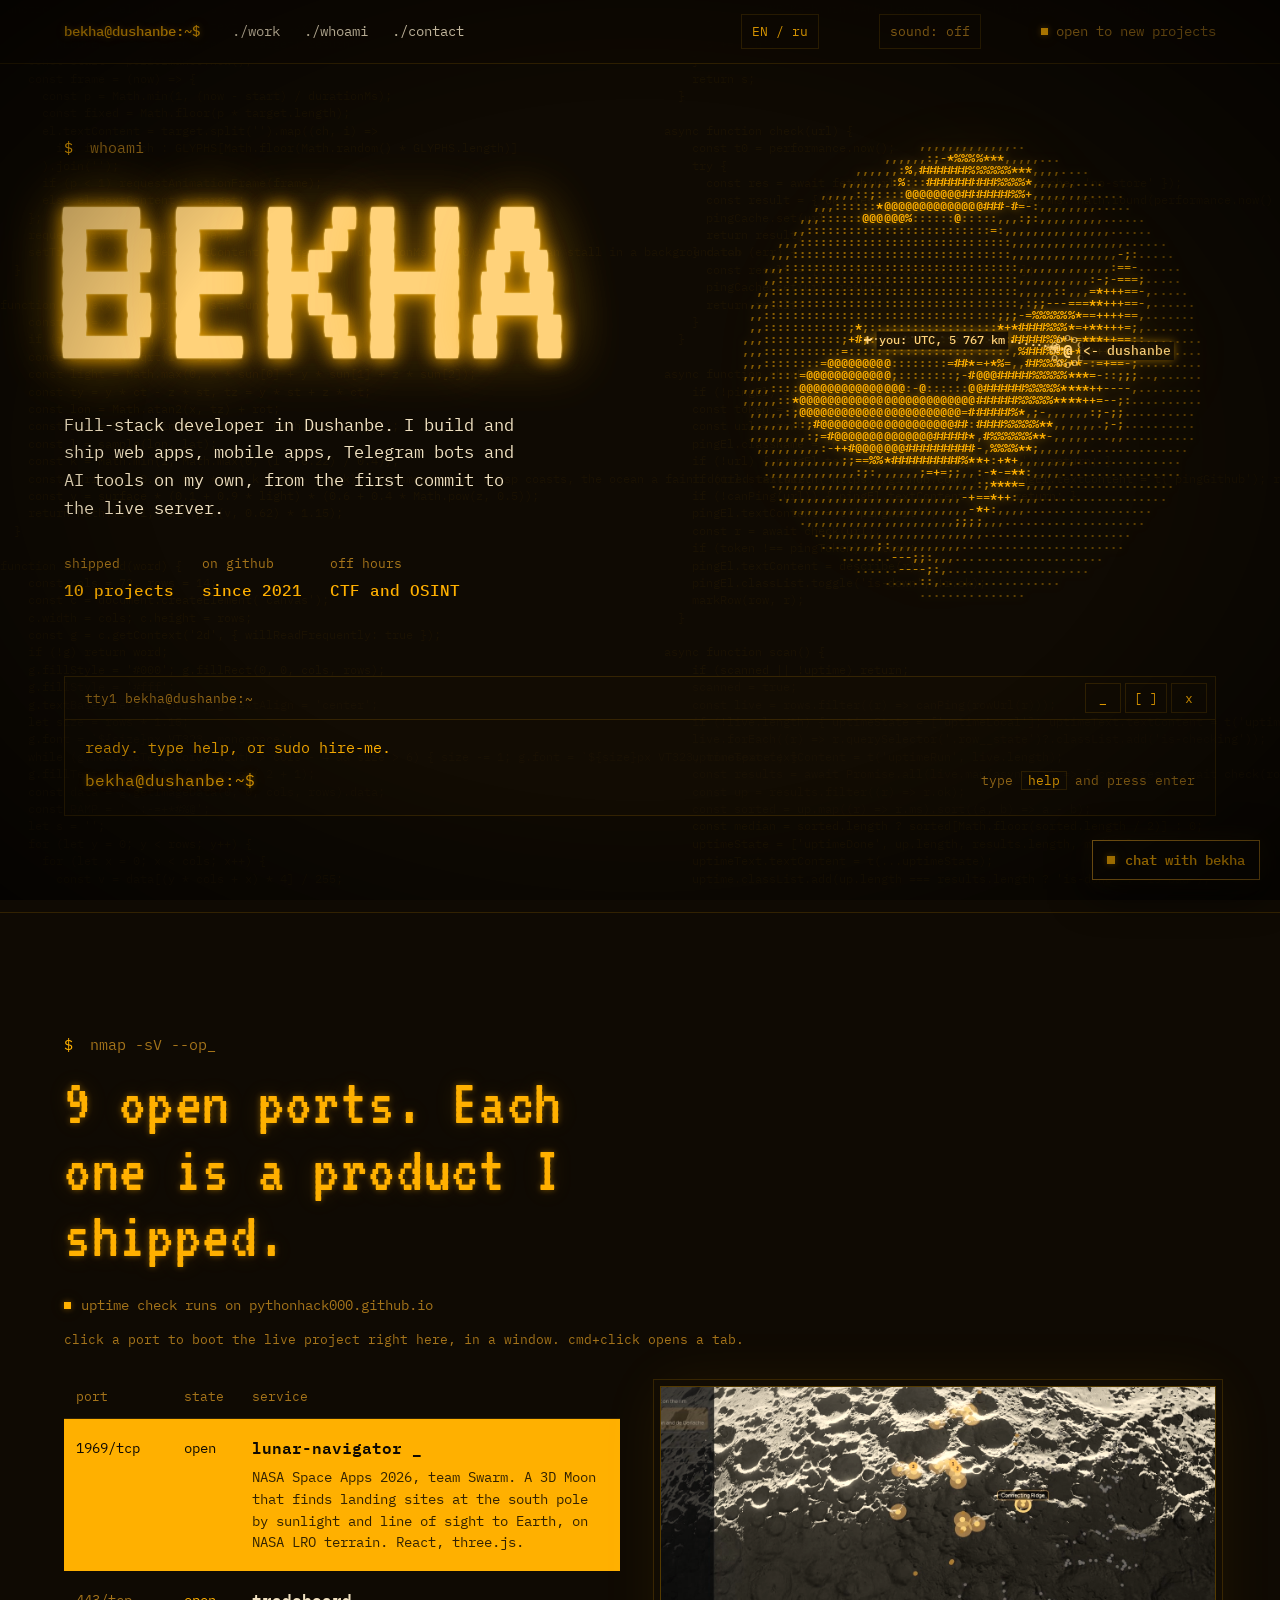
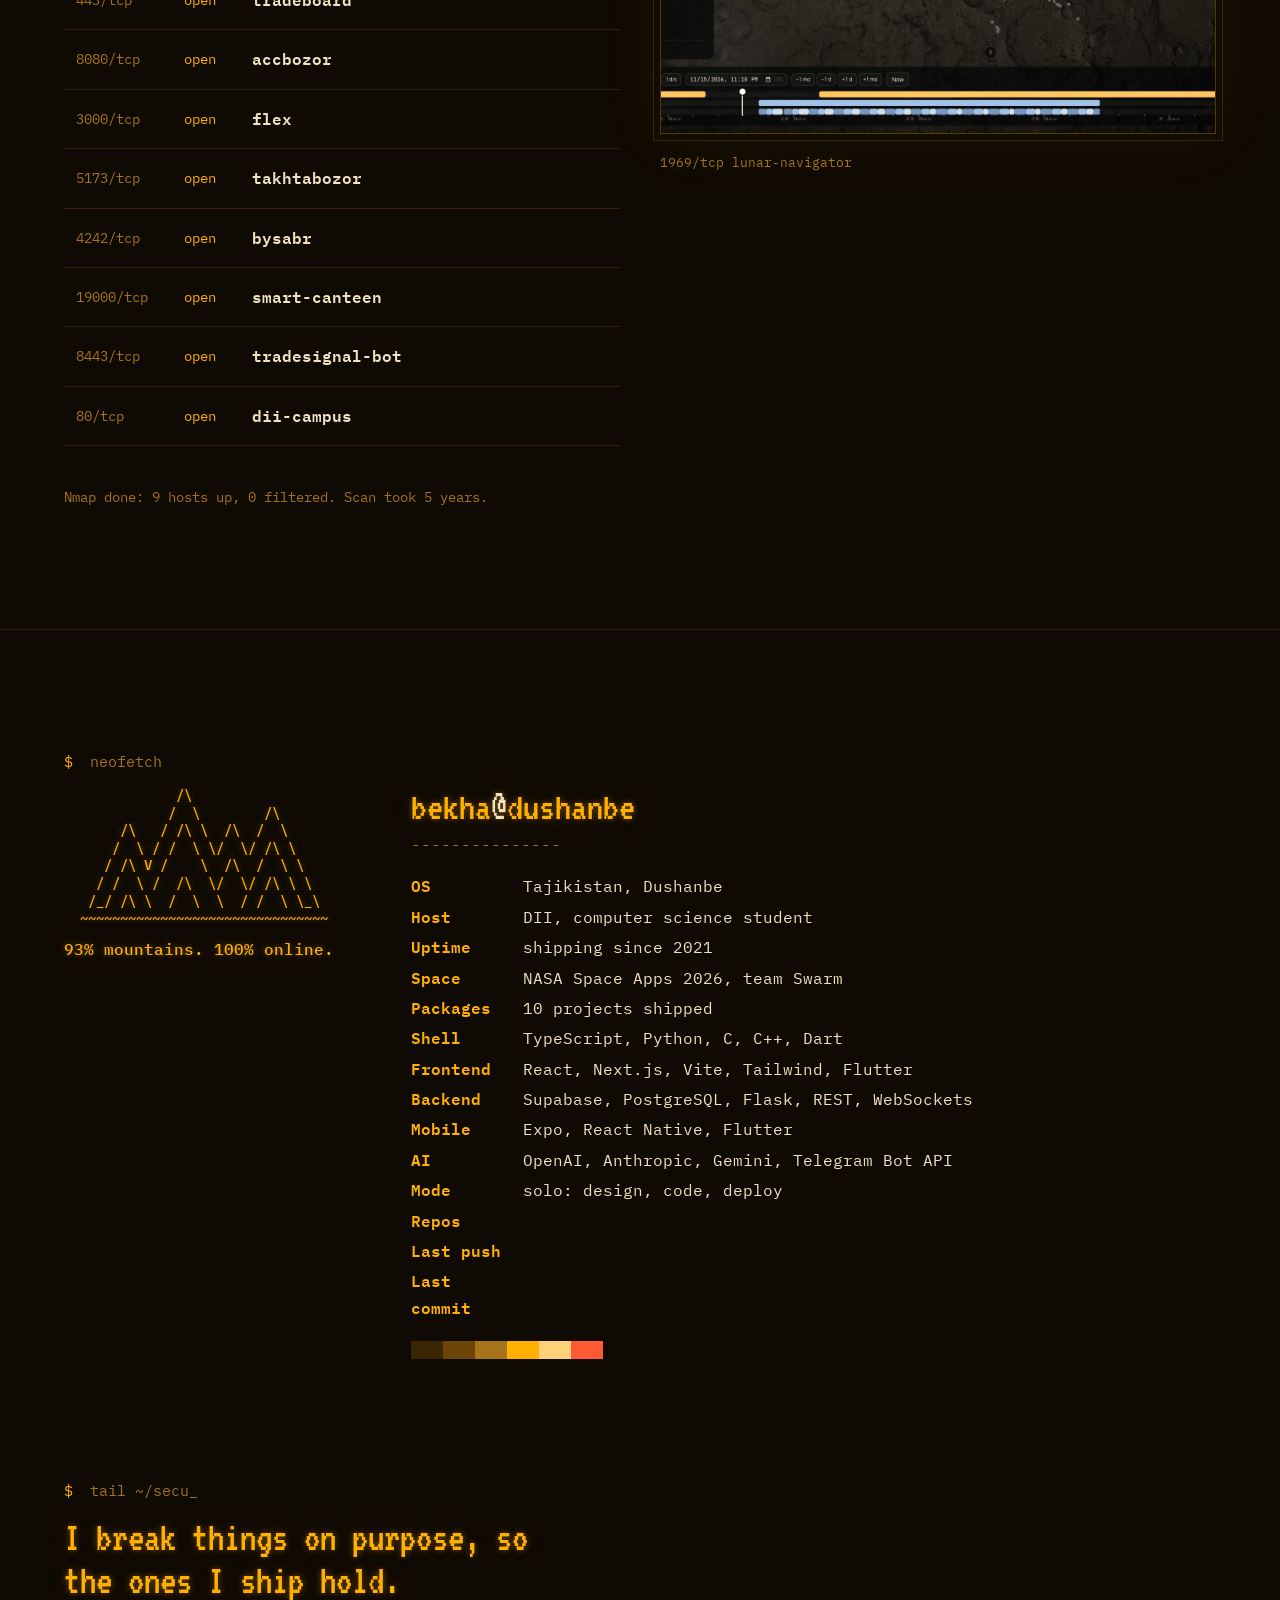
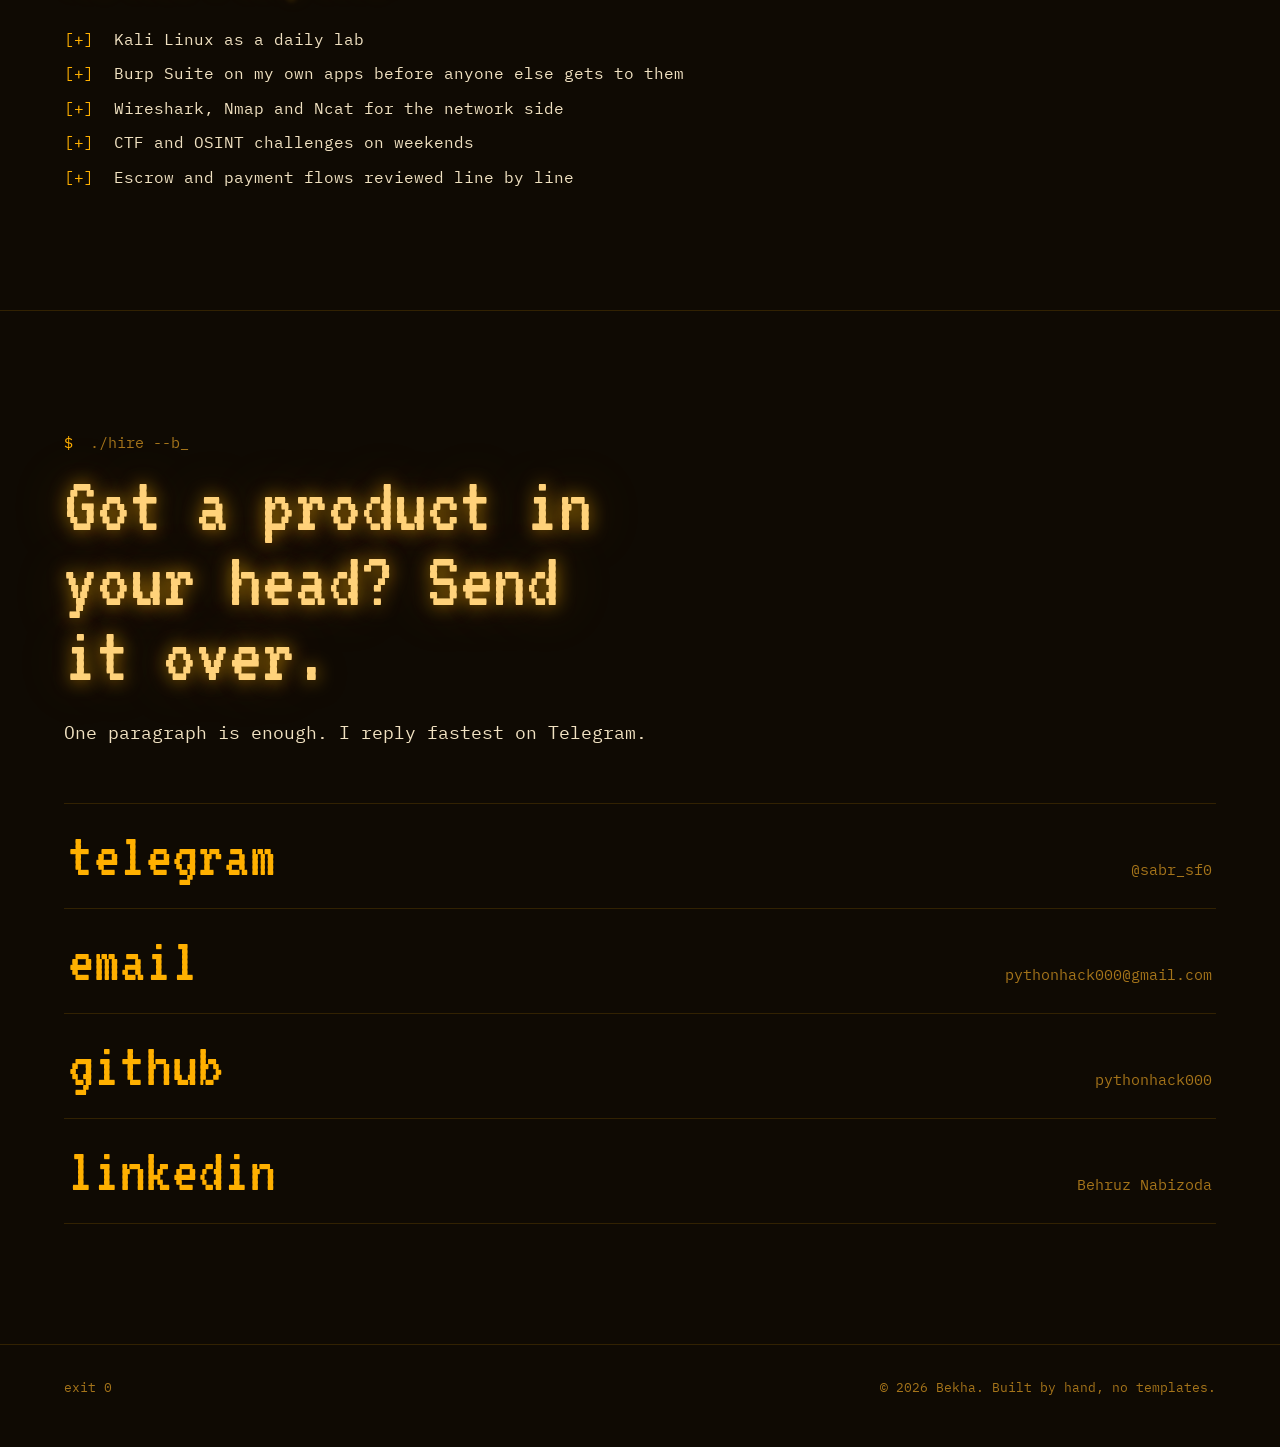
==== commit 781a694d: "feat: site chat history expires after 24 hours pg_cron runs expire_chat() hourly: messages older tha" ====
--- a/index.html
+++ b/index.html
@@ -263,7 +263,7 @@
 <script src="config.js?v=2" defer></script>
 <script src="script.js?v=27" defer></script>
 <script src="ctf.js?v=1" defer></script>
-<script src="chat.js?v=6" defer></script>
+<script src="chat.js?v=7" defer></script>
 <script src="gitlog.js?v=2" defer></script>
 <script src="resume.js?v=2" defer></script>
 <script src="fx.js?v=7" defer></script>
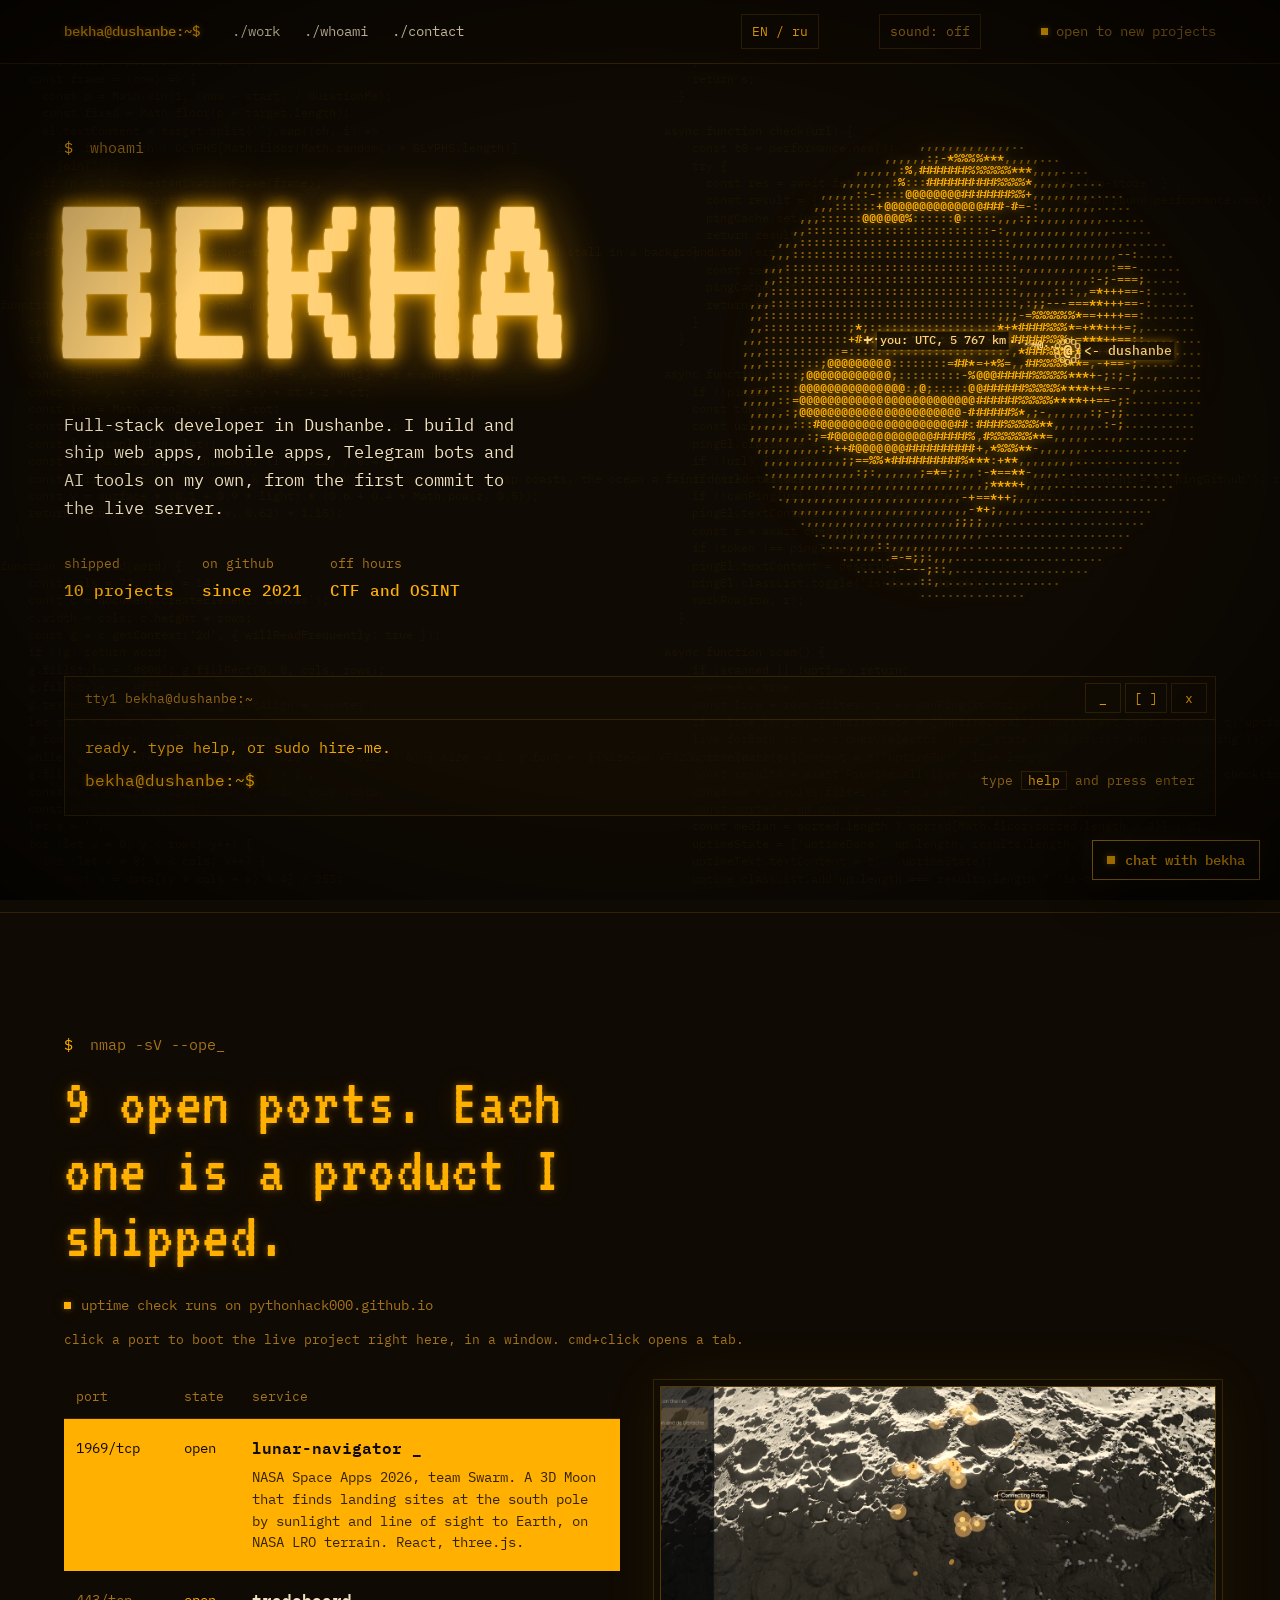
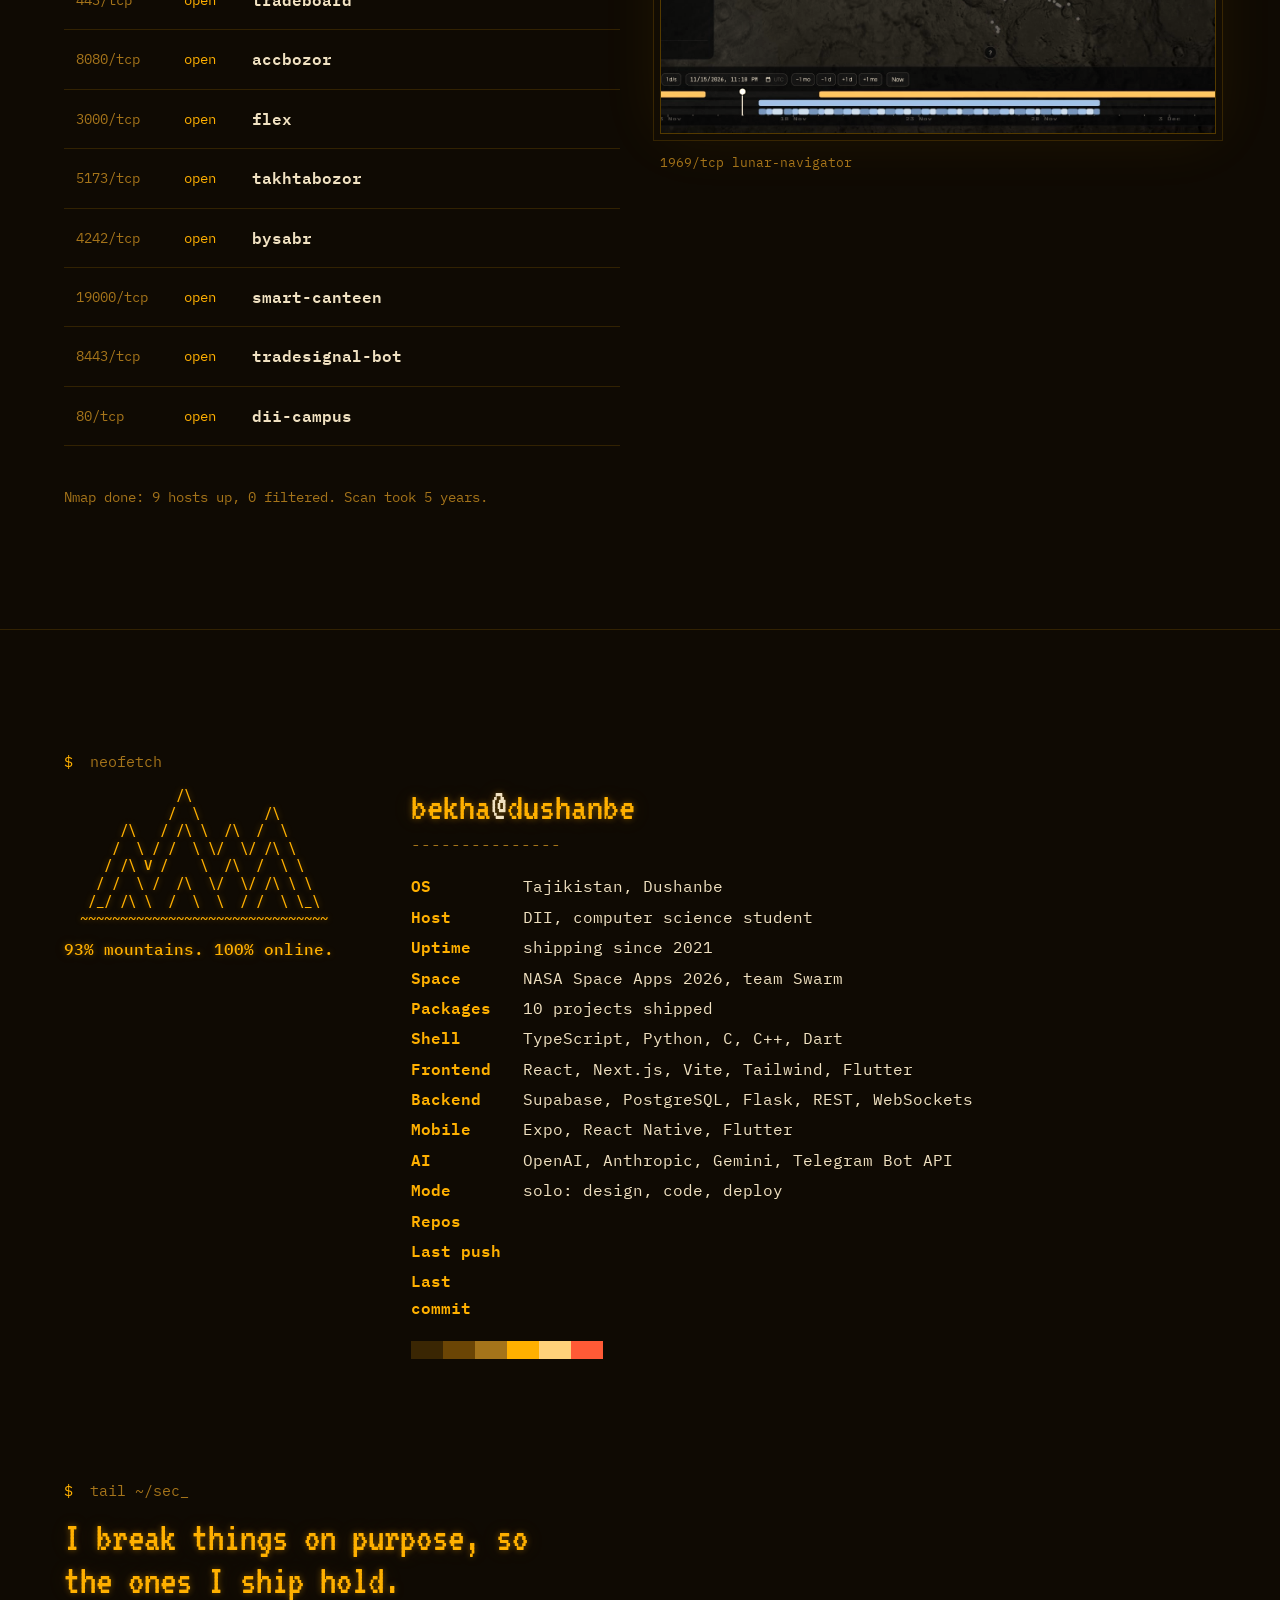
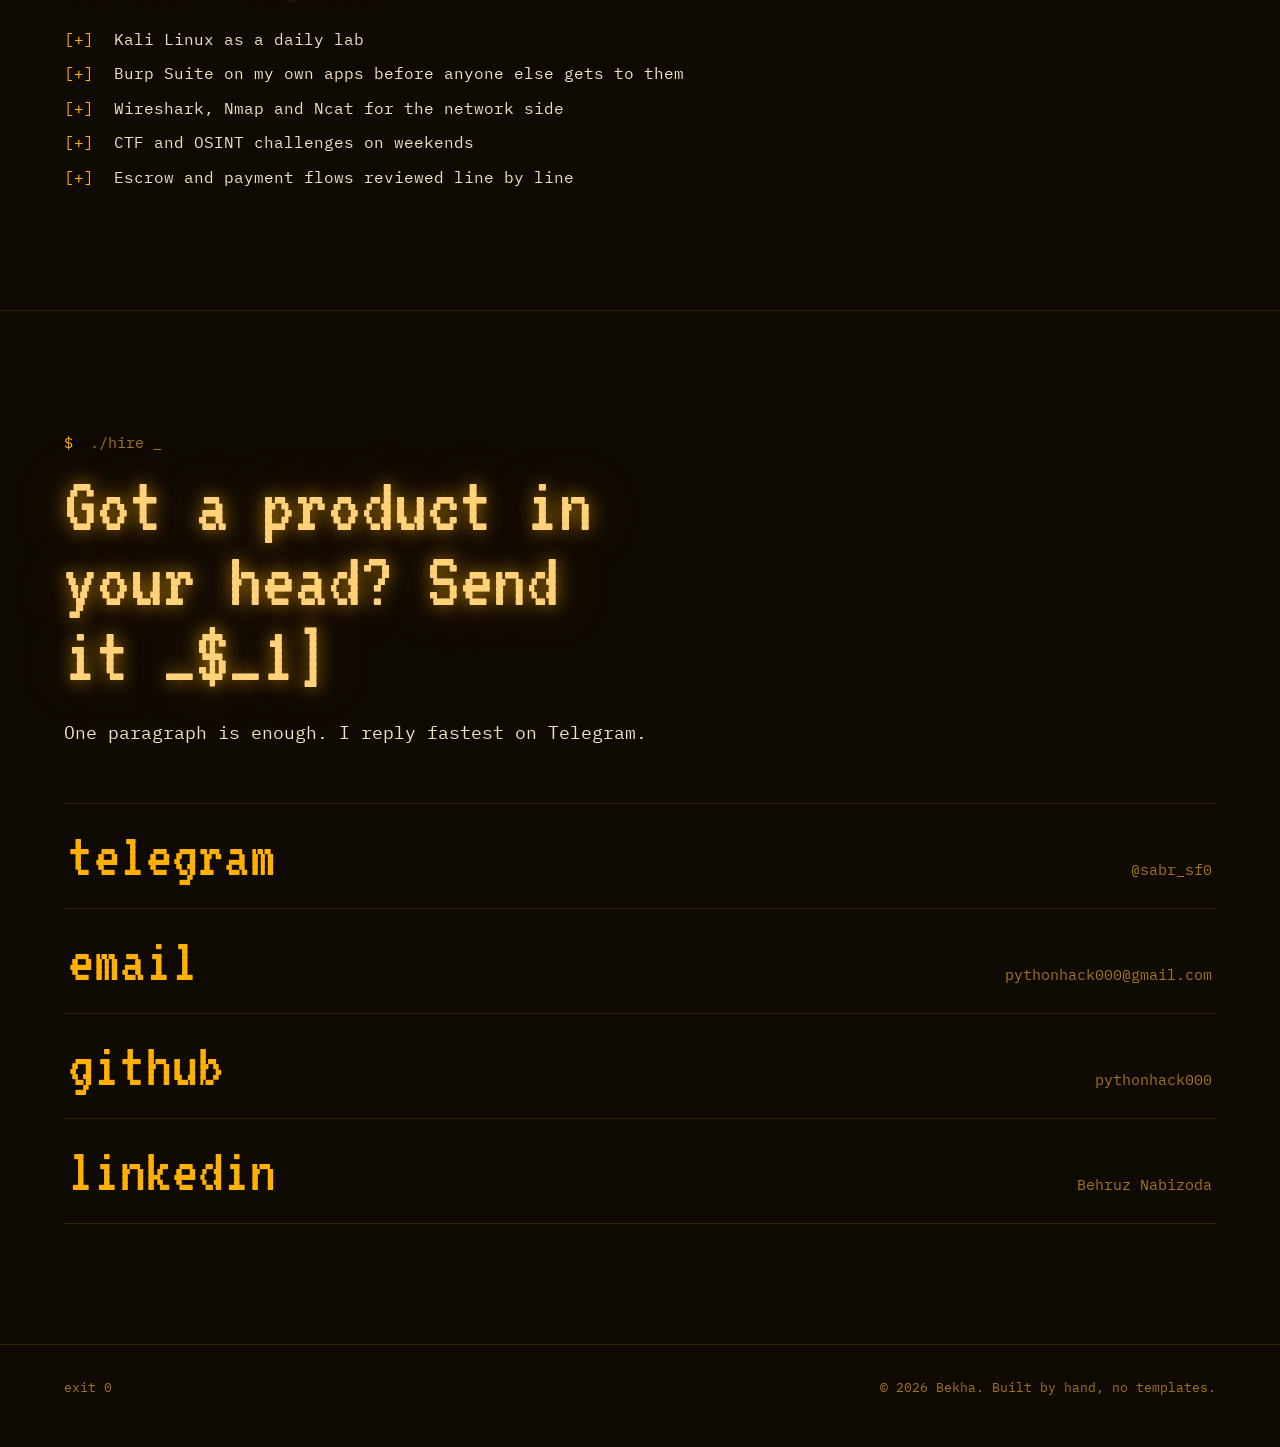
==== commit 3db16a3b: "fix: live Dushanbe clock in the chat header The time was painted when the chat opened and refreshed " ====
--- a/index.html
+++ b/index.html
@@ -15,7 +15,7 @@
 <link rel="preconnect" href="https://fonts.googleapis.com">
 <link rel="preconnect" href="https://fonts.gstatic.com" crossorigin>
 <link href="https://fonts.googleapis.com/css2?family=IBM+Plex+Mono:wght@400;500;600&family=Pixelify+Sans:wght@400;500&family=VT323&display=swap" rel="stylesheet">
-<link rel="stylesheet" href="style.css?v=25">
+<link rel="stylesheet" href="style.css?v=26">
 <script>
   try {
     if (sessionStorage.getItem('seen')) document.documentElement.classList.add('seen');
@@ -263,7 +263,7 @@
 <script src="config.js?v=2" defer></script>
 <script src="script.js?v=27" defer></script>
 <script src="ctf.js?v=1" defer></script>
-<script src="chat.js?v=7" defer></script>
+<script src="chat.js?v=8" defer></script>
 <script src="gitlog.js?v=2" defer></script>
 <script src="resume.js?v=2" defer></script>
 <script src="fx.js?v=7" defer></script>
--- a/style.css
+++ b/style.css
@@ -534,3 +534,4 @@
   .chat__line, .chat__reveal .chat__word { animation: none; }
   .chat__dots i { animation-duration: 2.4s; }
 }
+.chat__clock { color: var(--amber); font-weight: 500; font-variant-numeric: tabular-nums; }
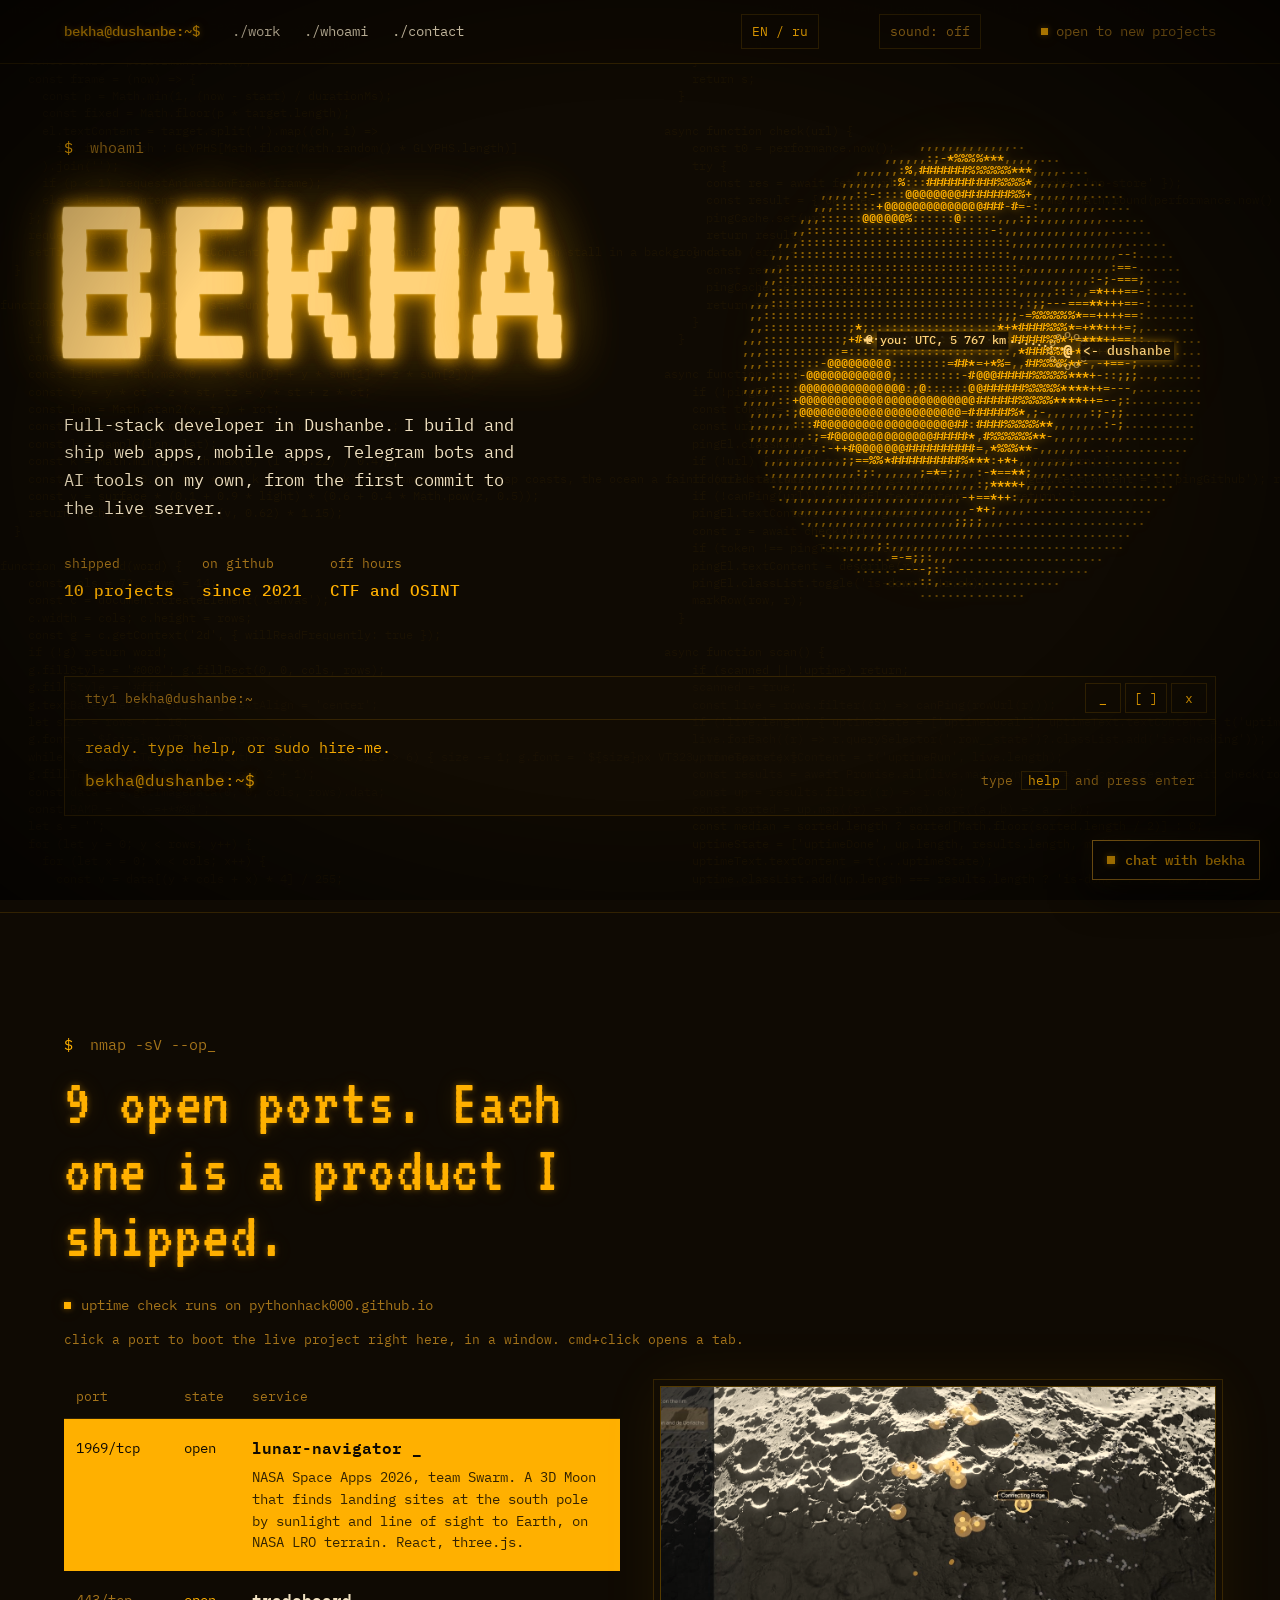
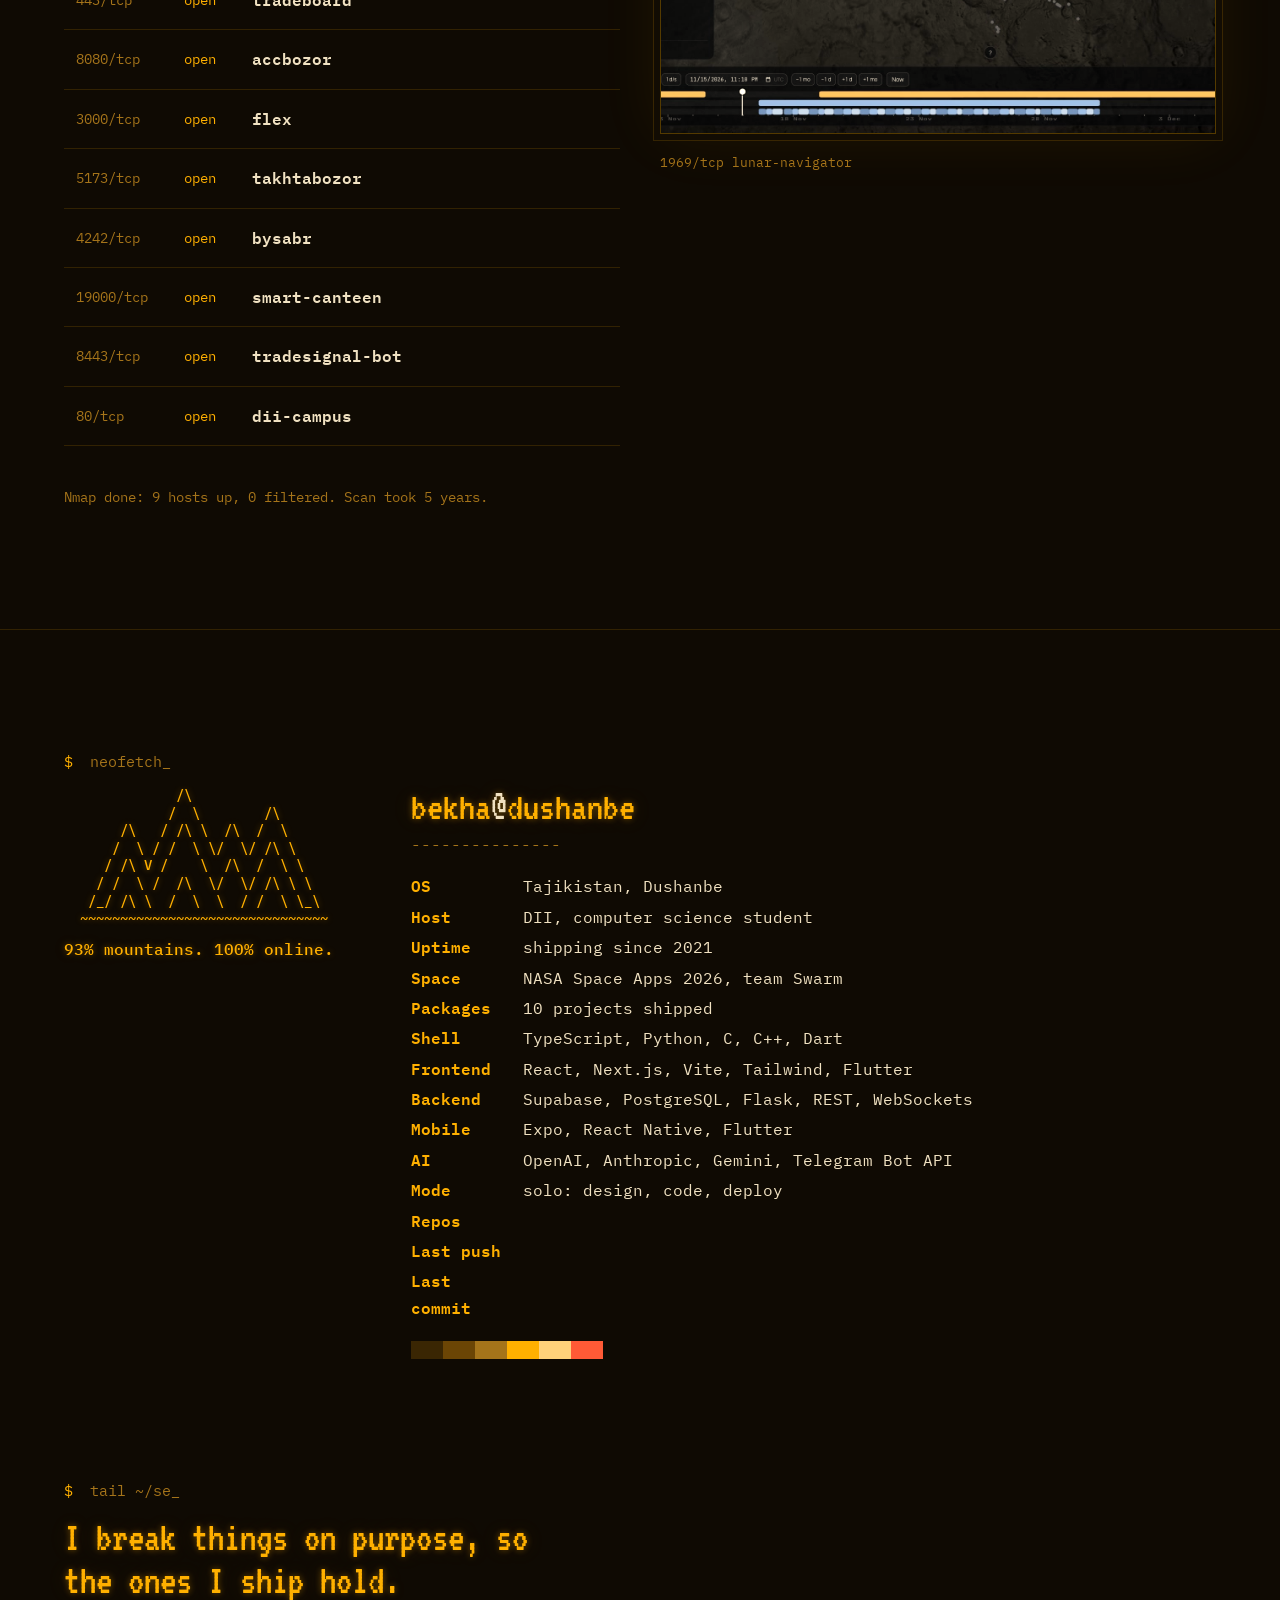
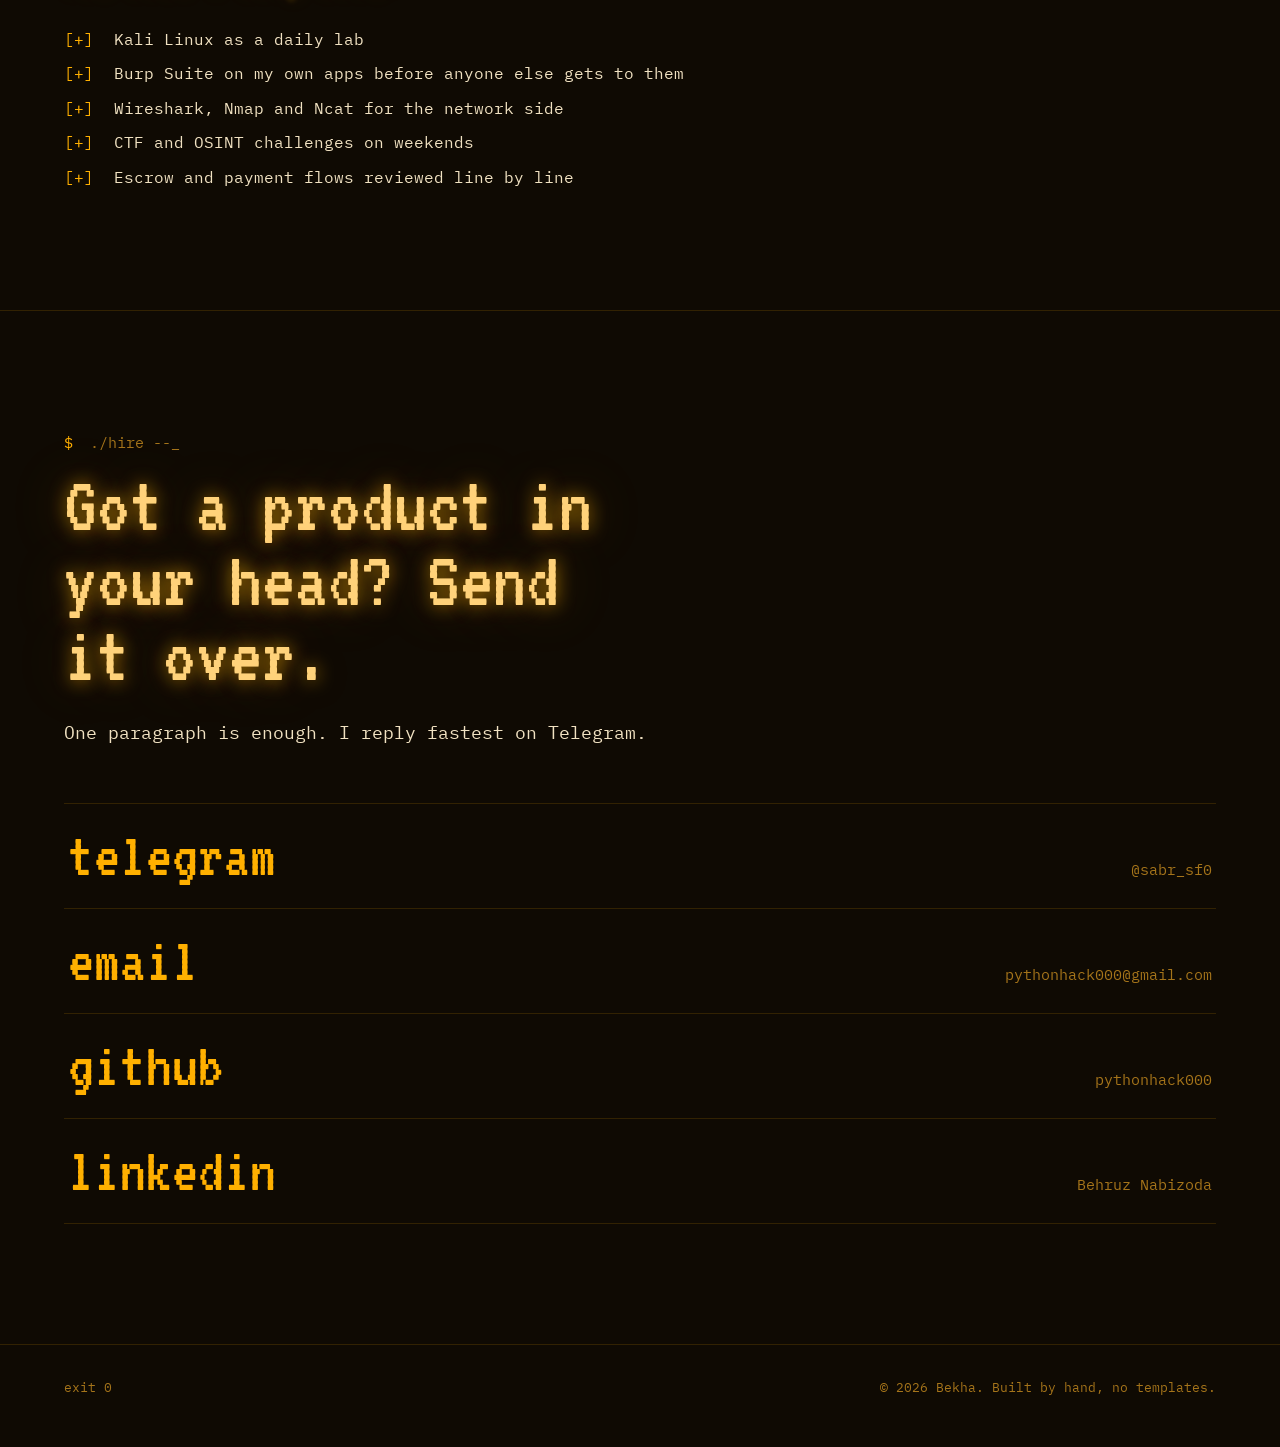
==== commit e8c12177: "feat: show where a chat visitor writes from and whether they came back The site sends a random brows" ====
--- a/index.html
+++ b/index.html
@@ -263,7 +263,7 @@
 <script src="config.js?v=2" defer></script>
 <script src="script.js?v=27" defer></script>
 <script src="ctf.js?v=1" defer></script>
-<script src="chat.js?v=8" defer></script>
+<script src="chat.js?v=9" defer></script>
 <script src="gitlog.js?v=2" defer></script>
 <script src="resume.js?v=2" defer></script>
 <script src="fx.js?v=7" defer></script>
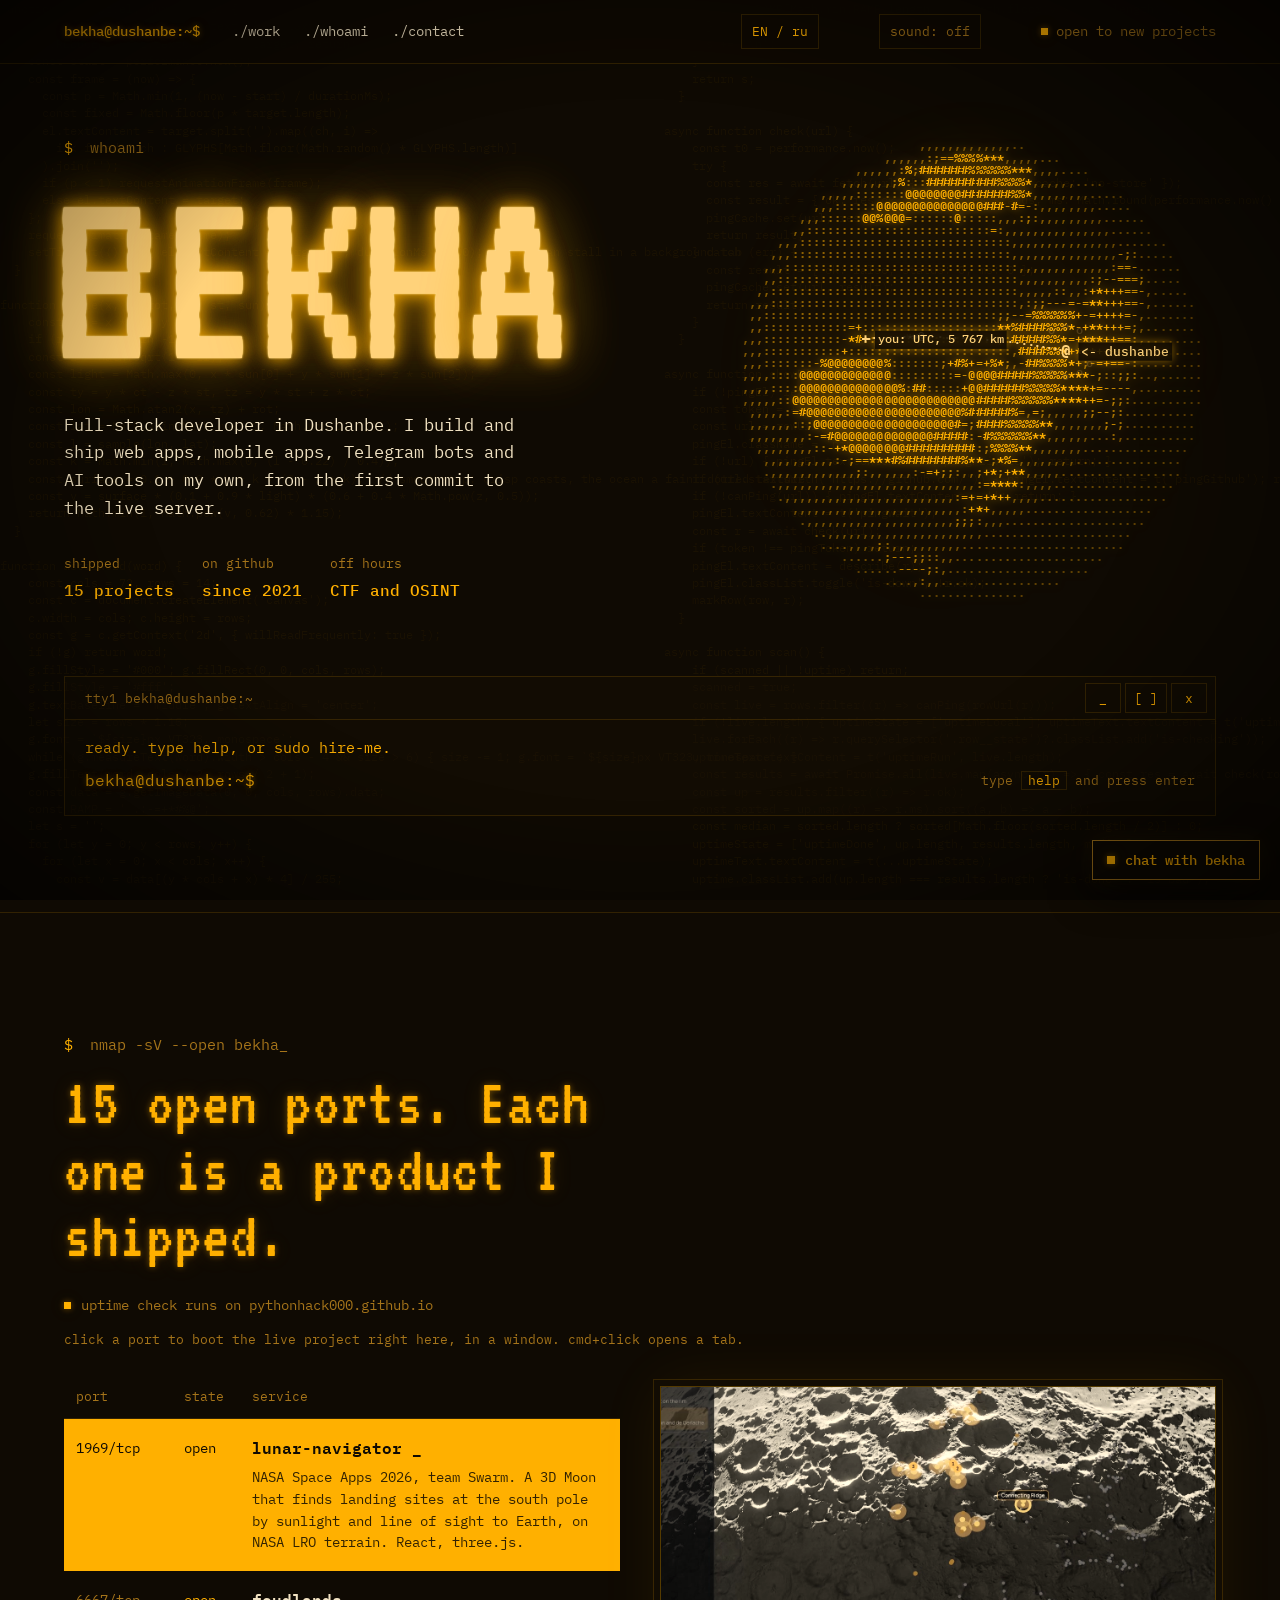
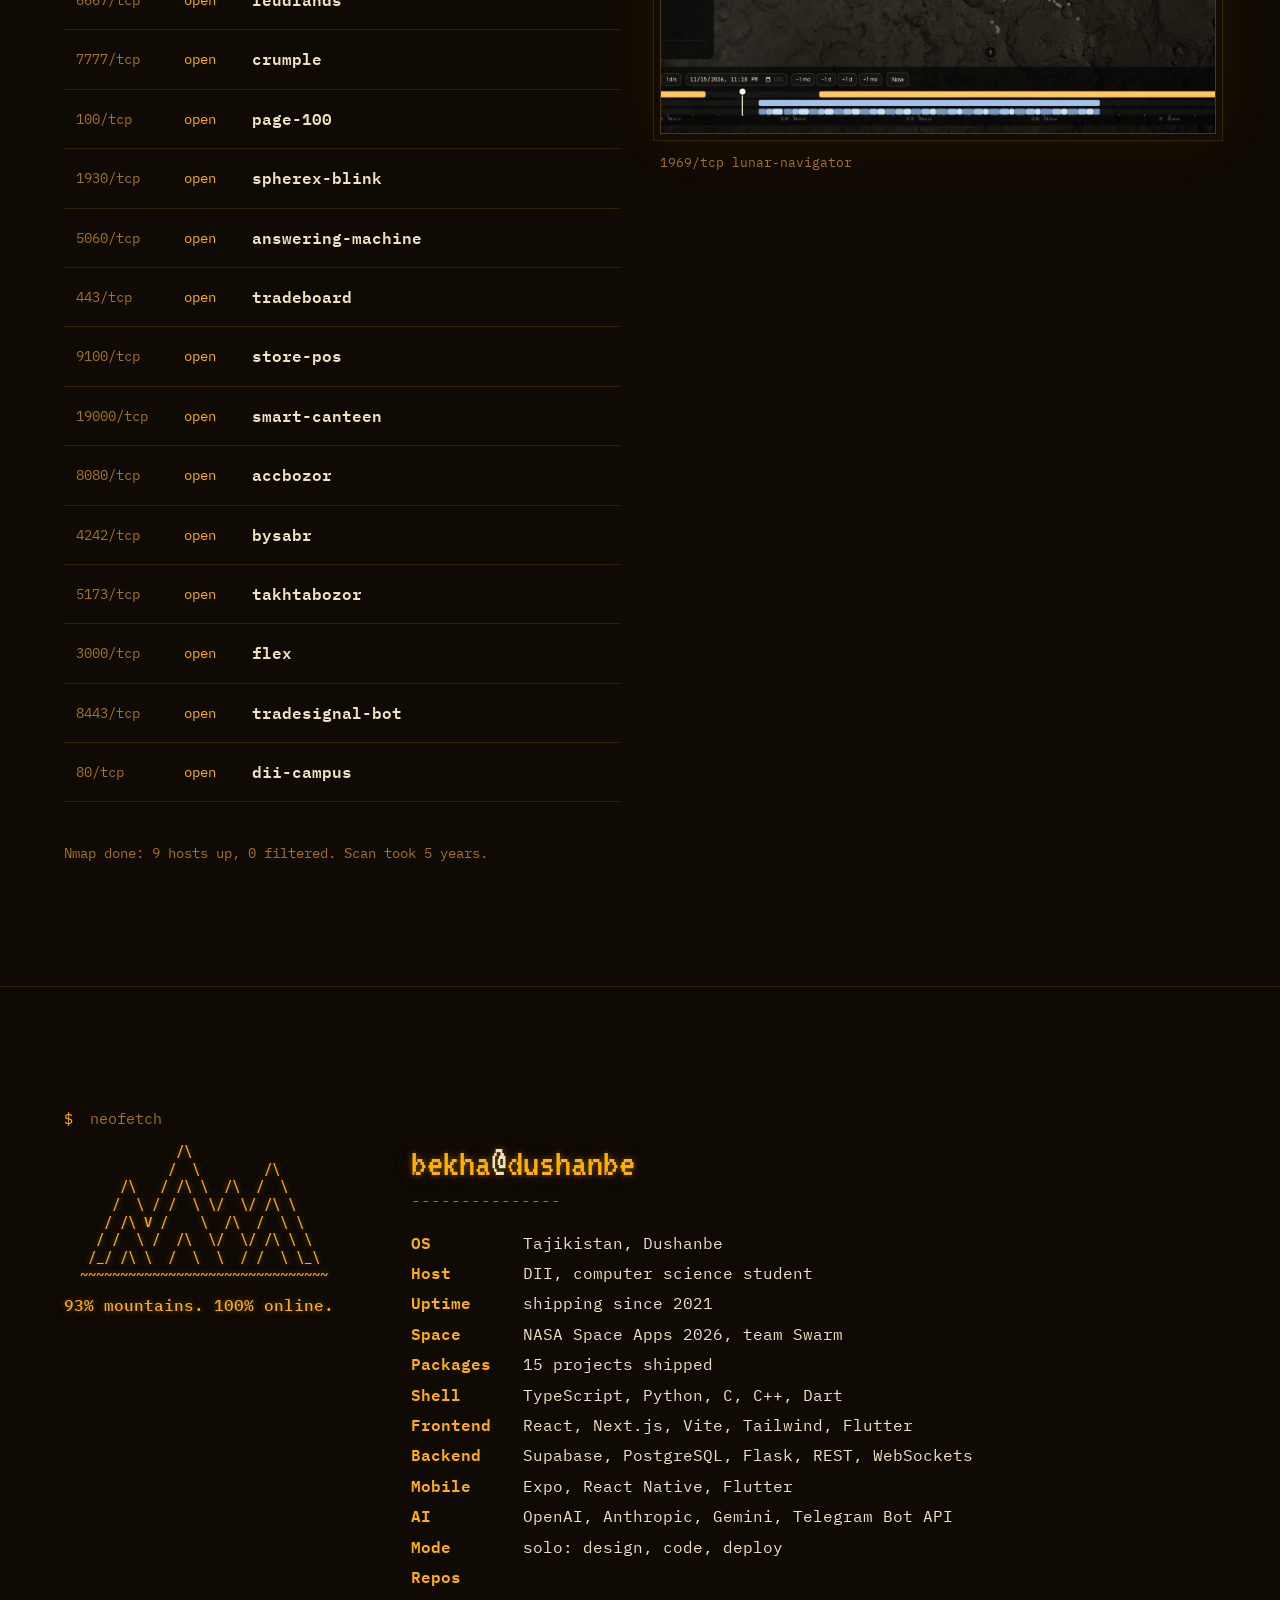
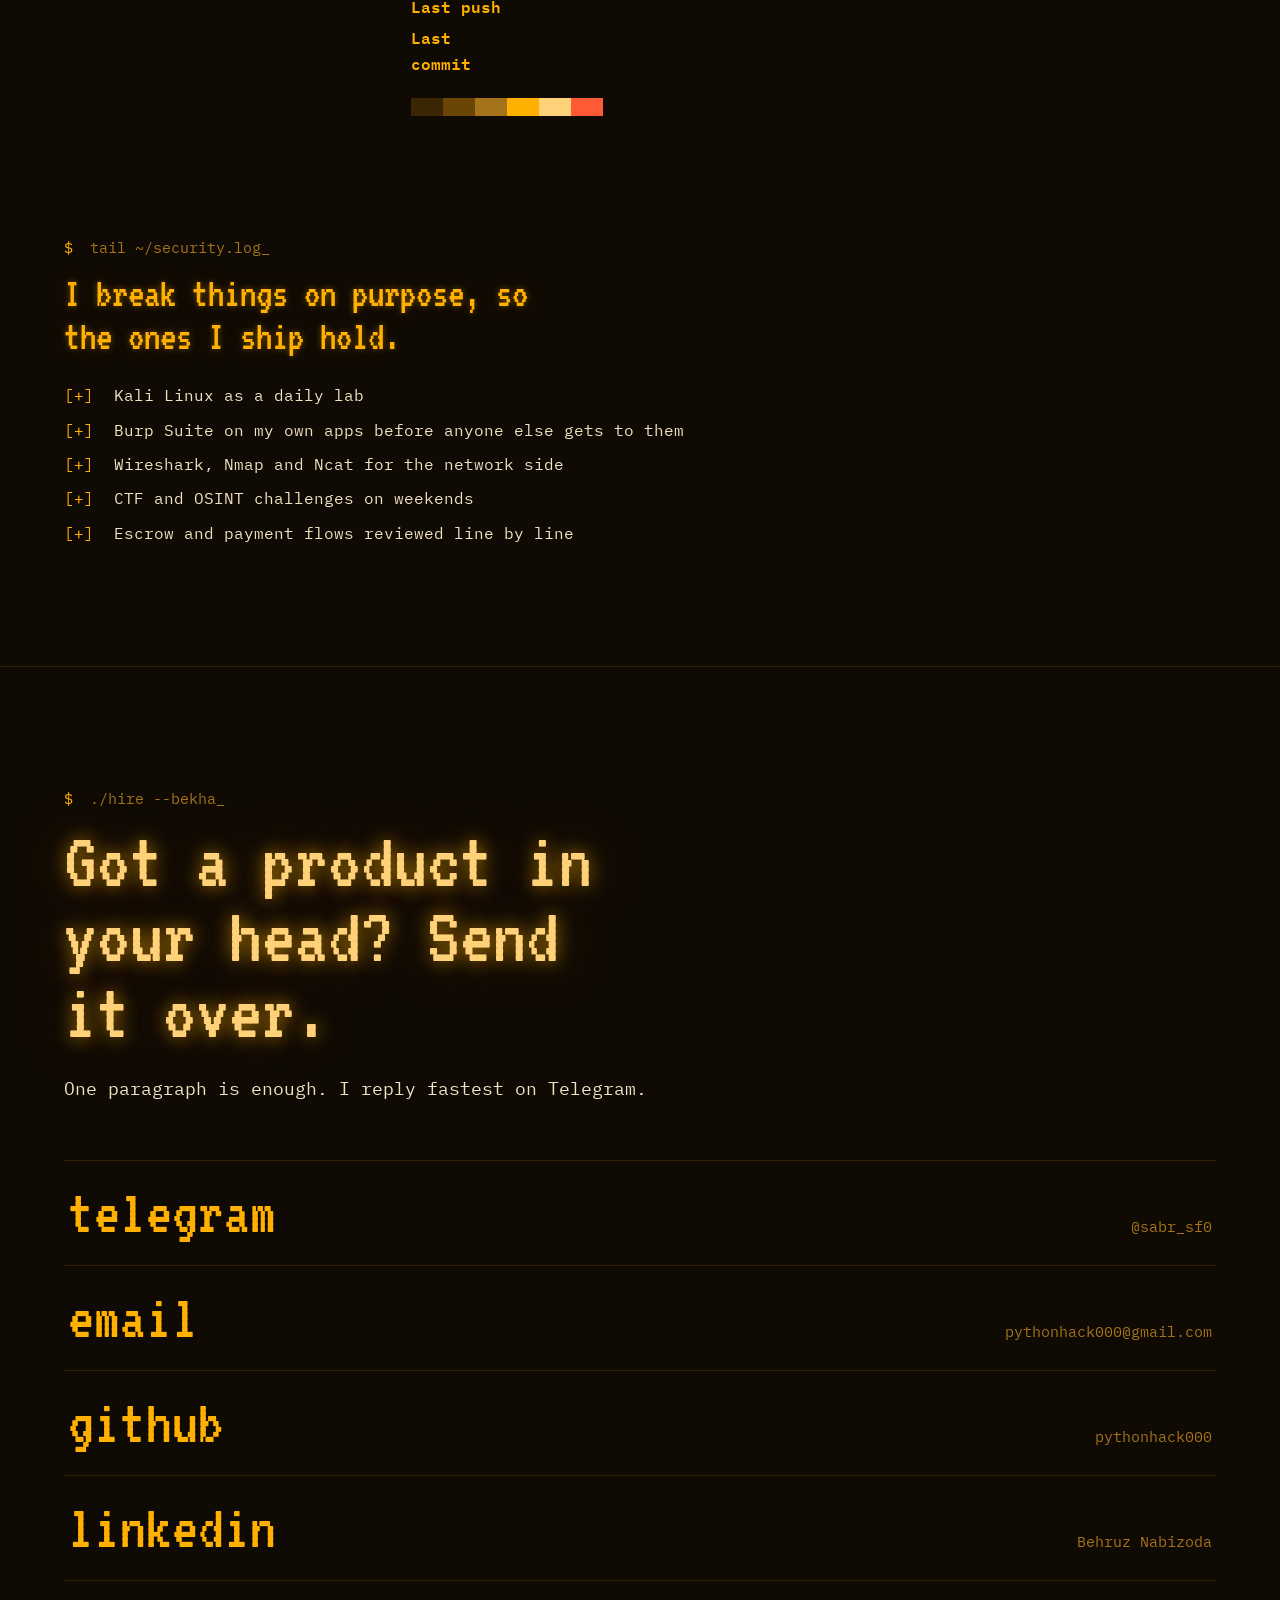
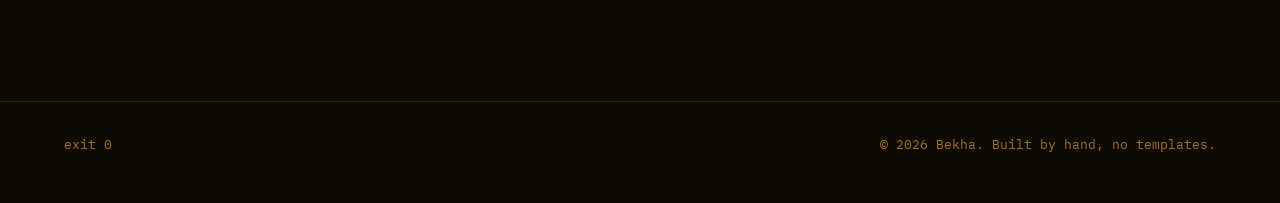
==== commit 2f29c2c5: "feat: list all 15 shipped projects, newest work first" ====
--- a/index.html
+++ b/index.html
@@ -59,7 +59,7 @@
         <h1 id="name" class="name" data-i18n="name" data-text="BEKHA">BEKHA</h1>
         <p class="lead" data-i18n="lead">Full-stack developer in Dushanbe. I build and ship web apps, mobile apps, Telegram bots and AI tools on my own, from the first commit to the live server.</p>
         <dl class="facts">
-          <div><dt data-i18n="factShipped">shipped</dt><dd data-i18n="factShippedV">10 projects</dd></div>
+          <div><dt data-i18n="factShipped">shipped</dt><dd data-i18n="factShippedV">15 projects</dd></div>
           <div><dt data-i18n="factGithub">on github</dt><dd data-i18n="factGithubV">since 2021</dd></div>
           <div><dt data-i18n="factOff">off hours</dt><dd data-i18n="factOffV">CTF and OSINT</dd></div>
         </dl>
@@ -96,7 +96,7 @@
   <!-- WORK: nmap output -->
   <section class="work" id="work" aria-labelledby="work-h">
     <p class="cmd"><span class="prompt__ps">$</span> nmap -sV --open bekha/work</p>
-    <h2 id="work-h" class="h2" data-i18n="workH" data-text="">9 open ports. Each one is a product I shipped.</h2>
+    <h2 id="work-h" class="h2" data-i18n="workH" data-text="">15 open ports. Each one is a product I shipped.</h2>
     <p class="uptime" id="uptime"><span class="led" aria-hidden="true"></span><span id="uptimeText" data-i18n="uptimeWait">uptime check runs when you scroll here</span></p>
     <p class="work-hint" data-i18n="workHint">click a port to boot the live project right here, in a window. cmd+click opens a tab.</p>
 
@@ -112,6 +112,41 @@
             <span class="row__ver" data-i18n="rowLunar">NASA Space Apps 2026, team Swarm. A 3D Moon that finds landing sites at the south pole by sunlight and line of sight to Earth, on NASA LRO terrain. React, three.js.</span>
           </a>
         </li>
+        <li class="row" data-ascii="FEUD" data-alt="Feudlands">
+          <a class="row__link" href="https://www.reddit.com/r/feudlands_dev/comments/1y4sw8n/feudlands_day_1_cats_or_dogs_pick_a_side_and_take/">
+            <span class="row__port">6667/tcp</span><span class="row__state">open</span>
+            <span class="row__name">feudlands</span>
+            <span class="row__ver" data-i18n="rowFeud">A daily war over a hand-drawn island, played inside a Reddit post. The whole subreddit fights for the same map, and the best arguments become the battle cries that win hexes. Devvit Web.</span>
+          </a>
+        </li>
+        <li class="row" data-ascii="CRUMPLE" data-alt="Crumple">
+          <a class="row__link" href="https://github.com/pythonhack000/crumple">
+            <span class="row__port">7777/tcp</span><span class="row__state">open</span>
+            <span class="row__name">crumple</span>
+            <span class="row__ver" data-i18n="rowCrumple">A daily trick-shot puzzle drawn in ballpoint pen. Every miss stays on the shared table, so you can bank off other players' balls. Phaser, Devvit, Reddit.</span>
+          </a>
+        </li>
+        <li class="row" data-ascii="P100" data-alt="Page 100">
+          <a class="row__link" href="https://pythonhack000.github.io/page-100/">
+            <span class="row__port">100/tcp</span><span class="row__state">open</span>
+            <span class="row__name">page-100</span>
+            <span class="row__ver" data-i18n="rowPage100">Teletext, resurrected: live news, weather and exchange rates on a 40 x 24 screen, about 1 KB a page, so it loads on 2G. TypeScript, Vite.</span>
+          </a>
+        </li>
+        <li class="row" data-ascii="BLINK" data-alt="SPHEREx Blink">
+          <a class="row__link" href="https://pythonhack000.github.io/spherex-blink/">
+            <span class="row__port">1930/tcp</span><span class="row__state">open</span>
+            <span class="row__name">spherex-blink</span>
+            <span class="row__ver" data-i18n="rowBlink">NASA Space Apps 2026. A blink comparator for NASA SPHEREx: enter a sky position and its exposures play like a video, so moving objects stand out. Python, JavaScript.</span>
+          </a>
+        </li>
+        <li class="row" data-ascii="CALL" data-alt="Answering Machine">
+          <a class="row__link" href="https://pythonhack000.github.io/answering-machine/">
+            <span class="row__port">5060/tcp</span><span class="row__state">open</span>
+            <span class="row__name">answering-machine</span>
+            <span class="row__ver" data-i18n="rowMachine">The answering machine, back with a brain. Strangers call a link, the machine screens them, flags scams and takes a confirmed callback number.</span>
+          </a>
+        </li>
         <li class="row" data-shot="img/work-tradevision.jpg" data-alt="TRADEBOARD: a daily Bitcoin chart with drawing tools">
           <a class="row__link" href="https://pythonhack000.github.io/tradevision/">
             <span class="row__port">443/tcp</span><span class="row__state">open</span>
@@ -119,6 +154,20 @@
             <span class="row__ver" data-i18n="rowTrade">AI draws trendlines and zones on a live chart while it explains them. React, TypeScript, four AI providers.</span>
           </a>
         </li>
+        <li class="row" data-ascii="POS" data-alt="Store POS">
+          <div class="row__link" tabindex="0">
+            <span class="row__port">9100/tcp</span><span class="row__state">open</span>
+            <span class="row__name">store-pos</span>
+            <span class="row__ver" data-i18n="rowPos">Desktop point of sale for a shop in Dushanbe: till, stock and manager in one app, replacing three old Windows programs. Electron, React, local Postgres.</span>
+          </div>
+        </li>
+        <li class="row" data-ascii="CANTEEN" data-alt="Smart Canteen">
+          <a class="row__link" href="https://github.com/pythonhack000/canteen-mobile">
+            <span class="row__port">19000/tcp</span><span class="row__state">open</span>
+            <span class="row__name">smart-canteen</span>
+            <span class="row__ver" data-i18n="rowCanteen">Lunch ordering app for a university canteen, with bonuses and live order status. Expo, React Native, Supabase.</span>
+          </a>
+        </li>
         <li class="row" data-shot="img/work-bozor-hero.jpg" data-alt="AccBozor: a marketplace for game accounts">
           <a class="row__link" href="https://pythonhack000.github.io/bozor/">
             <span class="row__port">8080/tcp</span><span class="row__state">open</span>
@@ -126,32 +175,25 @@
             <span class="row__ver" data-i18n="rowBozor">Game and Steam account marketplace for Tajikistan. Escrow holds the money until the buyer confirms. Next.js, Supabase.</span>
           </a>
         </li>
+        <li class="row" data-ascii="BYSABR" data-alt="bysabr">
+          <a class="row__link" href="https://pythonhack000.github.io/bysabr-shop/">
+            <span class="row__port">4242/tcp</span><span class="row__state">open</span>
+            <span class="row__name">bysabr</span>
+            <span class="row__ver" data-i18n="rowSabr">Fashion store with catalog, checkout and an admin panel that syncs across devices. JavaScript, Supabase.</span>
+          </a>
+        </li>
+        <li class="row" data-shot="img/work-takhtabozor.jpg" data-alt="Takhtabozor: stock and debts for a timber yard">
+          <a class="row__link" href="https://pythonhack000.github.io/takhtabozor/">
+            <span class="row__port">5173/tcp</span><span class="row__state">open</span>
+            <span class="row__name">takhtabozor</span>
+            <span class="row__ver" data-i18n="rowTakhta">Stock, sales and customer debts for a timber yard, counted in somoni. React, Vite, Tailwind.</span>
+          </a>
+        </li>
         <li class="row" data-shot="img/work-gym.jpg" data-alt="FLEX: one membership for many gyms in Dushanbe">
           <a class="row__link" href="https://pythonhack000.github.io/gym/">
             <span class="row__port">3000/tcp</span><span class="row__state">open</span>
             <span class="row__name">flex</span>
             <span class="row__ver" data-i18n="rowFlex">One pay-per-visit pass for gyms across Dushanbe. Landing page, clickable app and the pricing research behind it.</span>
-          </a>
-        </li>
-        <li class="row" data-shot="img/work-takhtabozor.jpg" data-alt="Takhtabozor: stock and debts for a timber yard">
-          <a class="row__link" href="https://pythonhack000.github.io/takhtabozor/">
-            <span class="row__port">5173/tcp</span><span class="row__state">open</span>
-            <span class="row__name">takhtabozor</span>
-            <span class="row__ver" data-i18n="rowTakhta">Stock, sales and customer debts for a timber yard, counted in somoni. React, Vite, Tailwind.</span>
-          </a>
-        </li>
-        <li class="row" data-ascii="BYSABR" data-alt="bysabr">
-          <a class="row__link" href="https://pythonhack000.github.io/bysabr-shop/">
-            <span class="row__port">4242/tcp</span><span class="row__state">open</span>
-            <span class="row__name">bysabr</span>
-            <span class="row__ver" data-i18n="rowSabr">Fashion store with catalog, checkout and an admin panel that syncs across devices. JavaScript, Supabase.</span>
-          </a>
-        </li>
-        <li class="row" data-ascii="CANTEEN" data-alt="Smart Canteen">
-          <a class="row__link" href="https://github.com/pythonhack000/canteen-mobile">
-            <span class="row__port">19000/tcp</span><span class="row__state">open</span>
-            <span class="row__name">smart-canteen</span>
-            <span class="row__ver" data-i18n="rowCanteen">Lunch ordering app for a university canteen, with bonuses and live order status. Expo, React Native, Supabase.</span>
           </a>
         </li>
         <li class="row" data-ascii="SIGNAL" data-alt="TradeSignal bot">
@@ -207,7 +249,7 @@
           <div><dt>Host</dt><dd data-i18n="neoHost">DII, computer science student</dd></div>
           <div><dt>Uptime</dt><dd data-i18n="neoUptime">shipping since 2021</dd></div>
           <div><dt>Space</dt><dd data-i18n="neoSpace">NASA Space Apps 2026, team Swarm</dd></div>
-          <div><dt>Packages</dt><dd data-i18n="neoPkgs">10 projects shipped</dd></div>
+          <div><dt>Packages</dt><dd data-i18n="neoPkgs">15 projects shipped</dd></div>
           <div><dt>Shell</dt><dd>TypeScript, Python, C, C++, Dart</dd></div>
           <div><dt>Frontend</dt><dd>React, Next.js, Vite, Tailwind, Flutter</dd></div>
           <div><dt>Backend</dt><dd>Supabase, PostgreSQL, Flask, REST, WebSockets</dd></div>
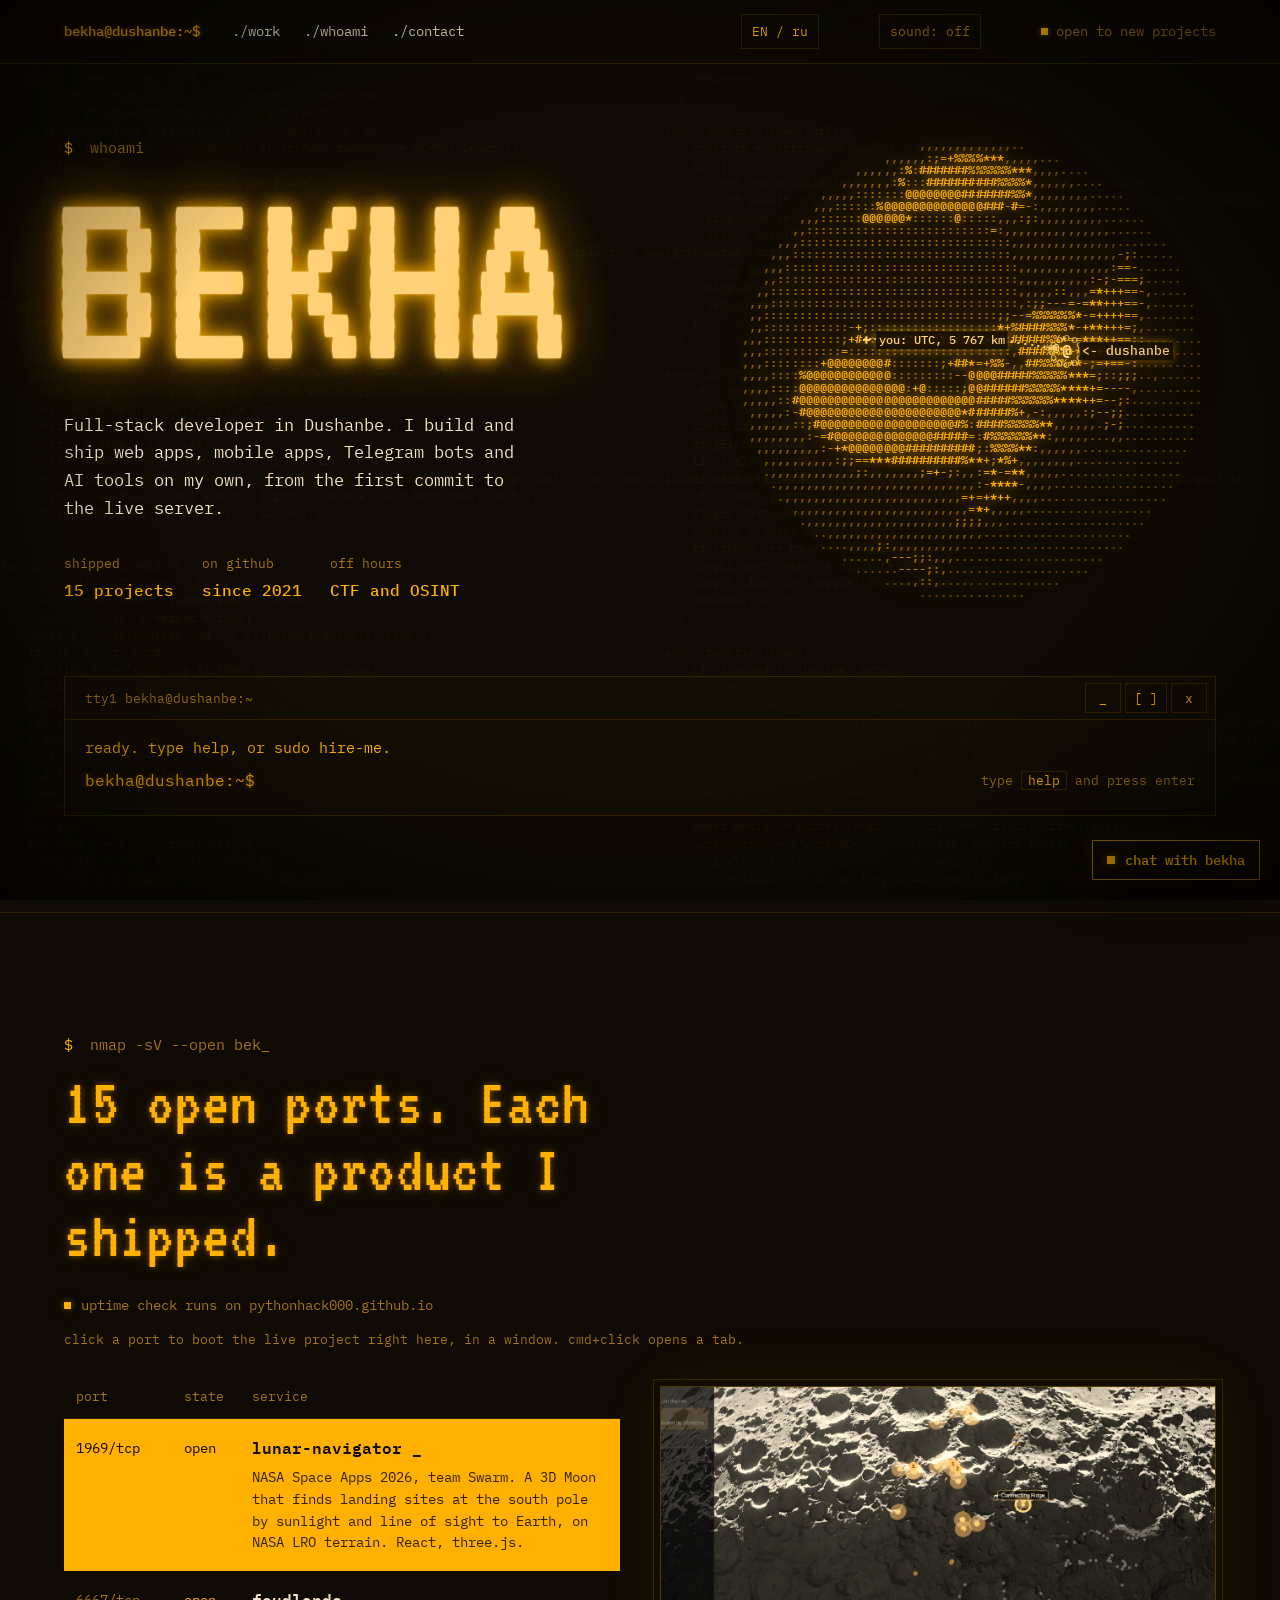
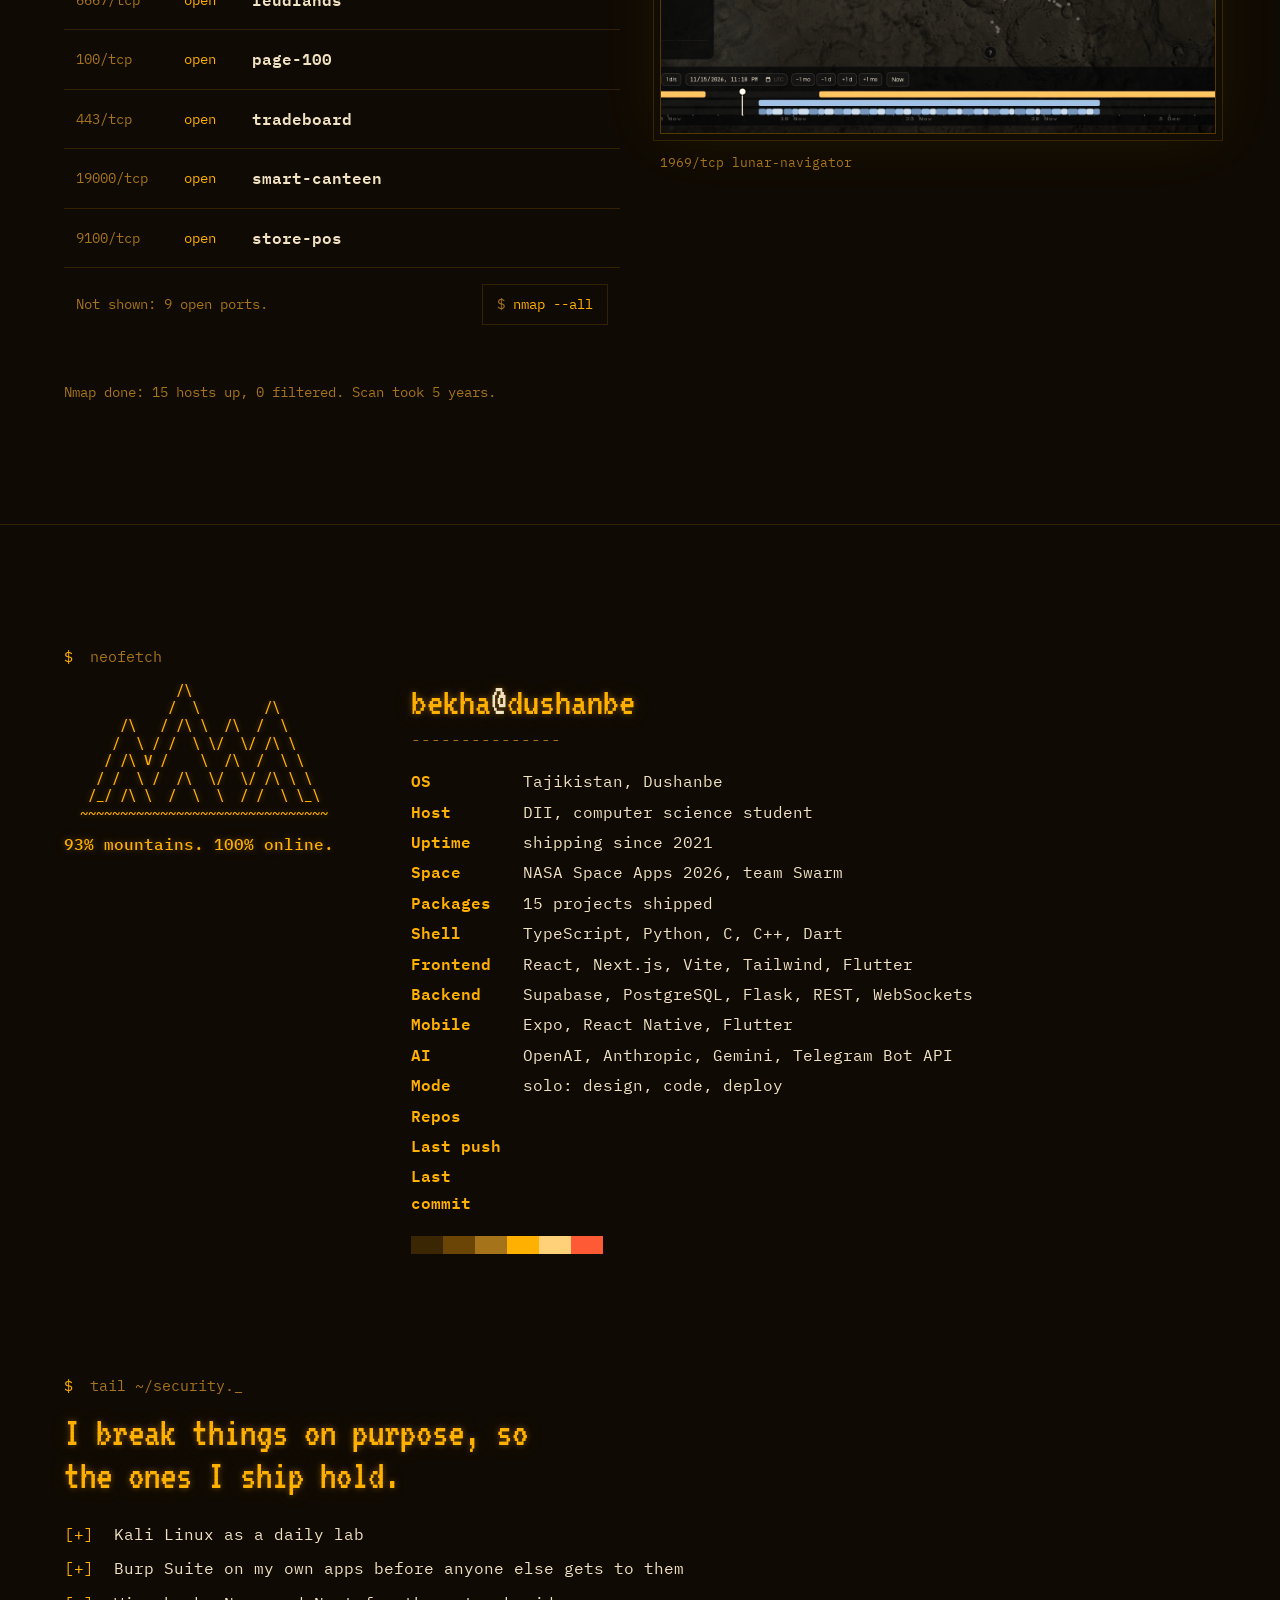
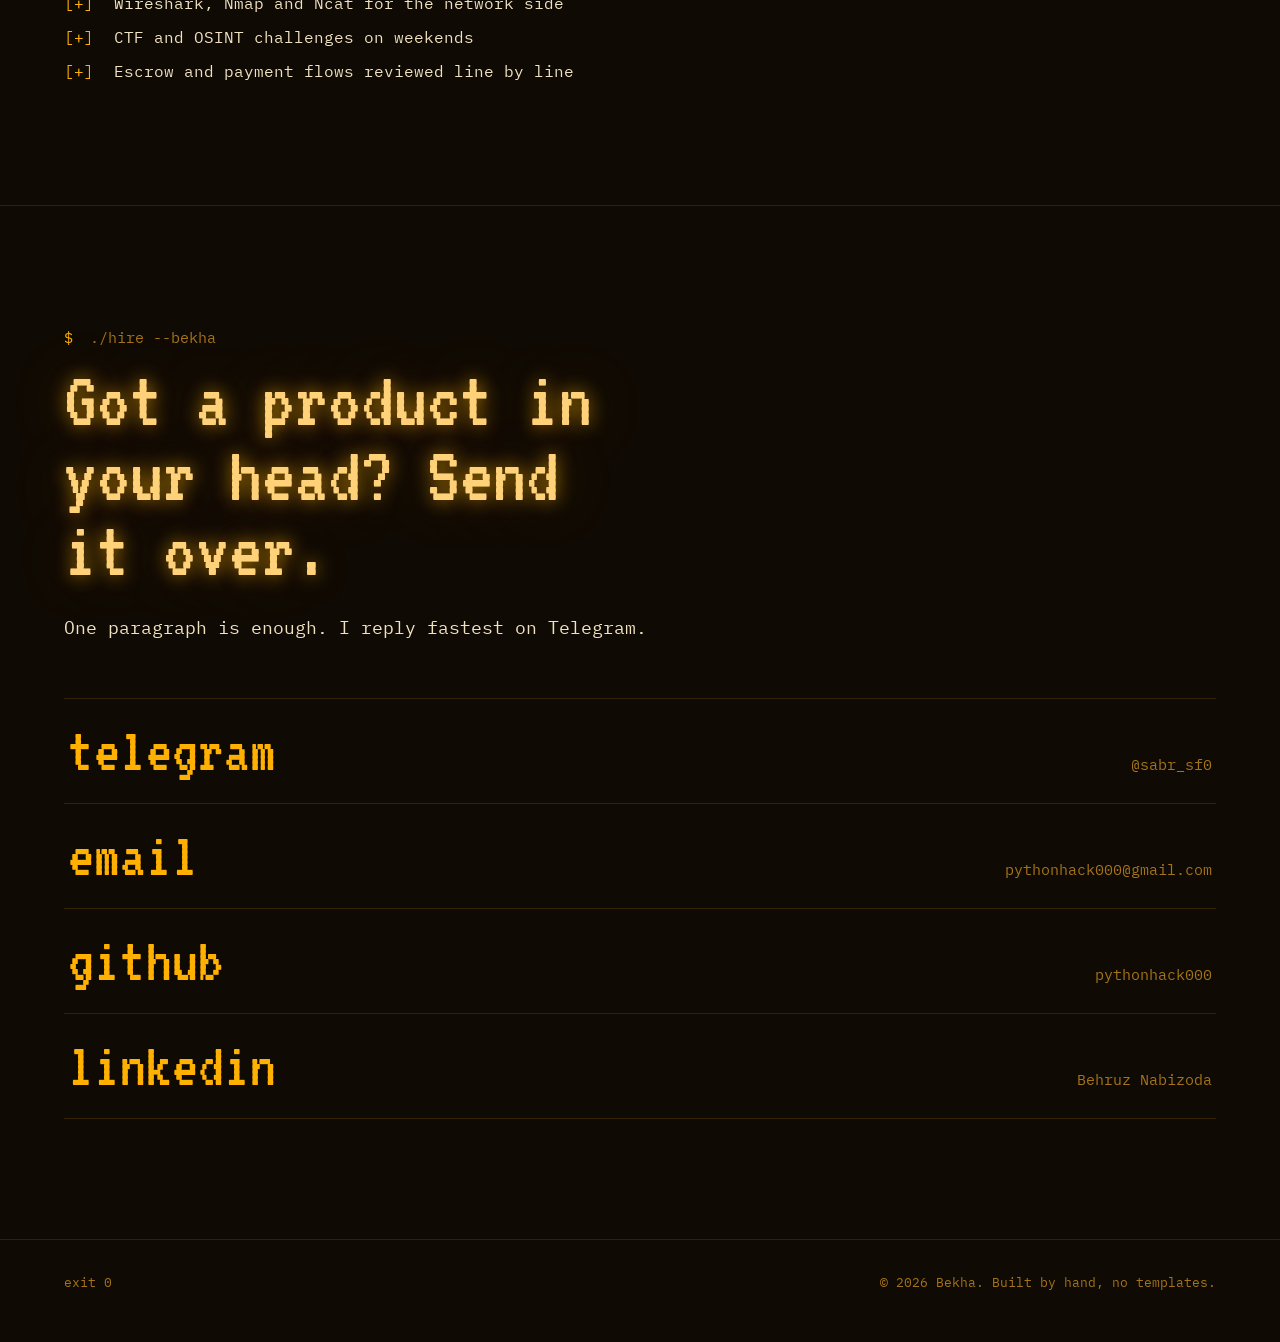
==== commit 61674436: "feat: fold the project list to six, show the rest with nmap --all" ====
--- a/index.html
+++ b/index.html
@@ -119,13 +119,6 @@
             <span class="row__ver" data-i18n="rowFeud">A daily war over a hand-drawn island, played inside a Reddit post. The whole subreddit fights for the same map, and the best arguments become the battle cries that win hexes. Devvit Web.</span>
           </a>
         </li>
-        <li class="row" data-ascii="CRUMPLE" data-alt="Crumple">
-          <a class="row__link" href="https://github.com/pythonhack000/crumple">
-            <span class="row__port">7777/tcp</span><span class="row__state">open</span>
-            <span class="row__name">crumple</span>
-            <span class="row__ver" data-i18n="rowCrumple">A daily trick-shot puzzle drawn in ballpoint pen. Every miss stays on the shared table, so you can bank off other players' balls. Phaser, Devvit, Reddit.</span>
-          </a>
-        </li>
         <li class="row" data-ascii="P100" data-alt="Page 100">
           <a class="row__link" href="https://pythonhack000.github.io/page-100/">
             <span class="row__port">100/tcp</span><span class="row__state">open</span>
@@ -133,25 +126,18 @@
             <span class="row__ver" data-i18n="rowPage100">Teletext, resurrected: live news, weather and exchange rates on a 40 x 24 screen, about 1 KB a page, so it loads on 2G. TypeScript, Vite.</span>
           </a>
         </li>
-        <li class="row" data-ascii="BLINK" data-alt="SPHEREx Blink">
-          <a class="row__link" href="https://pythonhack000.github.io/spherex-blink/">
-            <span class="row__port">1930/tcp</span><span class="row__state">open</span>
-            <span class="row__name">spherex-blink</span>
-            <span class="row__ver" data-i18n="rowBlink">NASA Space Apps 2026. A blink comparator for NASA SPHEREx: enter a sky position and its exposures play like a video, so moving objects stand out. Python, JavaScript.</span>
-          </a>
-        </li>
-        <li class="row" data-ascii="CALL" data-alt="Answering Machine">
-          <a class="row__link" href="https://pythonhack000.github.io/answering-machine/">
-            <span class="row__port">5060/tcp</span><span class="row__state">open</span>
-            <span class="row__name">answering-machine</span>
-            <span class="row__ver" data-i18n="rowMachine">The answering machine, back with a brain. Strangers call a link, the machine screens them, flags scams and takes a confirmed callback number.</span>
-          </a>
-        </li>
         <li class="row" data-shot="img/work-tradevision.jpg" data-alt="TRADEBOARD: a daily Bitcoin chart with drawing tools">
           <a class="row__link" href="https://pythonhack000.github.io/tradevision/">
             <span class="row__port">443/tcp</span><span class="row__state">open</span>
             <span class="row__name">tradeboard</span>
             <span class="row__ver" data-i18n="rowTrade">AI draws trendlines and zones on a live chart while it explains them. React, TypeScript, four AI providers.</span>
+          </a>
+        </li>
+        <li class="row" data-ascii="CANTEEN" data-alt="Smart Canteen">
+          <a class="row__link" href="https://github.com/pythonhack000/canteen-mobile">
+            <span class="row__port">19000/tcp</span><span class="row__state">open</span>
+            <span class="row__name">smart-canteen</span>
+            <span class="row__ver" data-i18n="rowCanteen">Lunch ordering app for a university canteen, with bonuses and live order status. Expo, React Native, Supabase.</span>
           </a>
         </li>
         <li class="row" data-ascii="POS" data-alt="Store POS">
@@ -161,54 +147,72 @@
             <span class="row__ver" data-i18n="rowPos">Desktop point of sale for a shop in Dushanbe: till, stock and manager in one app, replacing three old Windows programs. Electron, React, local Postgres.</span>
           </div>
         </li>
-        <li class="row" data-ascii="CANTEEN" data-alt="Smart Canteen">
-          <a class="row__link" href="https://github.com/pythonhack000/canteen-mobile">
-            <span class="row__port">19000/tcp</span><span class="row__state">open</span>
-            <span class="row__name">smart-canteen</span>
-            <span class="row__ver" data-i18n="rowCanteen">Lunch ordering app for a university canteen, with bonuses and live order status. Expo, React Native, Supabase.</span>
-          </a>
-        </li>
-        <li class="row" data-shot="img/work-bozor-hero.jpg" data-alt="AccBozor: a marketplace for game accounts">
+        <li class="row row--more" style="--n:0" data-ascii="CRUMPLE" data-alt="Crumple">
+          <a class="row__link" href="https://github.com/pythonhack000/crumple">
+            <span class="row__port">7777/tcp</span><span class="row__state">open</span>
+            <span class="row__name">crumple</span>
+            <span class="row__ver" data-i18n="rowCrumple">A daily trick-shot puzzle drawn in ballpoint pen. Every miss stays on the shared table, so you can bank off other players' balls. Phaser, Devvit, Reddit.</span>
+          </a>
+        </li>
+        <li class="row row--more" style="--n:1" data-ascii="BLINK" data-alt="SPHEREx Blink">
+          <a class="row__link" href="https://pythonhack000.github.io/spherex-blink/">
+            <span class="row__port">1930/tcp</span><span class="row__state">open</span>
+            <span class="row__name">spherex-blink</span>
+            <span class="row__ver" data-i18n="rowBlink">NASA Space Apps 2026. A blink comparator for NASA SPHEREx: enter a sky position and its exposures play like a video, so moving objects stand out. Python, JavaScript.</span>
+          </a>
+        </li>
+        <li class="row row--more" style="--n:2" data-ascii="CALL" data-alt="Answering Machine">
+          <a class="row__link" href="https://pythonhack000.github.io/answering-machine/">
+            <span class="row__port">5060/tcp</span><span class="row__state">open</span>
+            <span class="row__name">answering-machine</span>
+            <span class="row__ver" data-i18n="rowMachine">The answering machine, back with a brain. Strangers call a link, the machine screens them, flags scams and takes a confirmed callback number.</span>
+          </a>
+        </li>
+        <li class="row row--more" style="--n:3" data-shot="img/work-bozor-hero.jpg" data-alt="AccBozor: a marketplace for game accounts">
           <a class="row__link" href="https://pythonhack000.github.io/bozor/">
             <span class="row__port">8080/tcp</span><span class="row__state">open</span>
             <span class="row__name">accbozor</span>
             <span class="row__ver" data-i18n="rowBozor">Game and Steam account marketplace for Tajikistan. Escrow holds the money until the buyer confirms. Next.js, Supabase.</span>
           </a>
         </li>
-        <li class="row" data-ascii="BYSABR" data-alt="bysabr">
+        <li class="row row--more" style="--n:4" data-ascii="BYSABR" data-alt="bysabr">
           <a class="row__link" href="https://pythonhack000.github.io/bysabr-shop/">
             <span class="row__port">4242/tcp</span><span class="row__state">open</span>
             <span class="row__name">bysabr</span>
             <span class="row__ver" data-i18n="rowSabr">Fashion store with catalog, checkout and an admin panel that syncs across devices. JavaScript, Supabase.</span>
           </a>
         </li>
-        <li class="row" data-shot="img/work-takhtabozor.jpg" data-alt="Takhtabozor: stock and debts for a timber yard">
+        <li class="row row--more" style="--n:5" data-shot="img/work-takhtabozor.jpg" data-alt="Takhtabozor: stock and debts for a timber yard">
           <a class="row__link" href="https://pythonhack000.github.io/takhtabozor/">
             <span class="row__port">5173/tcp</span><span class="row__state">open</span>
             <span class="row__name">takhtabozor</span>
             <span class="row__ver" data-i18n="rowTakhta">Stock, sales and customer debts for a timber yard, counted in somoni. React, Vite, Tailwind.</span>
           </a>
         </li>
-        <li class="row" data-shot="img/work-gym.jpg" data-alt="FLEX: one membership for many gyms in Dushanbe">
+        <li class="row row--more" style="--n:6" data-shot="img/work-gym.jpg" data-alt="FLEX: one membership for many gyms in Dushanbe">
           <a class="row__link" href="https://pythonhack000.github.io/gym/">
             <span class="row__port">3000/tcp</span><span class="row__state">open</span>
             <span class="row__name">flex</span>
             <span class="row__ver" data-i18n="rowFlex">One pay-per-visit pass for gyms across Dushanbe. Landing page, clickable app and the pricing research behind it.</span>
           </a>
         </li>
-        <li class="row" data-ascii="SIGNAL" data-alt="TradeSignal bot">
+        <li class="row row--more" style="--n:7" data-ascii="SIGNAL" data-alt="TradeSignal bot">
           <div class="row__link" tabindex="0">
             <span class="row__port">8443/tcp</span><span class="row__state">open</span>
             <span class="row__name">tradesignal-bot</span>
             <span class="row__ver" data-i18n="rowSignal">Telegram bot that reads the market with OpenAI and runs around the clock on a VPS. Python, FFmpeg.</span>
           </div>
         </li>
-        <li class="row" data-ascii="DII" data-alt="DII Campus">
+        <li class="row row--more" style="--n:8" data-ascii="DII" data-alt="DII Campus">
           <a class="row__link" href="https://pythonhack000.github.io/dii-campus/">
             <span class="row__port">80/tcp</span><span class="row__state">open</span>
             <span class="row__name">dii-campus</span>
             <span class="row__ver" data-i18n="rowDii">Student app for my university. Plain HTML, CSS and JavaScript, no dependencies.</span>
           </a>
+        </li>
+        <li class="scan__more">
+          <span class="scan__more-note"><span class="when-top" data-i18n="scanMoreNote">Not shown: 9 open ports.</span><span class="when-all" data-i18n="scanMoreNoteAll">Showing all 15 open ports.</span></span>
+          <button type="button" class="scan__more-btn" id="scanMore" aria-expanded="false" aria-controls="scanRows"><span class="when-top" data-i18n="scanMoreAll">nmap --all</span><span class="when-all" data-i18n="scanMoreTop">nmap --top</span></button>
         </li>
       </ol>
 
@@ -220,7 +224,7 @@
         <figcaption><span id="shotCap">1969/tcp  lunar-navigator</span><span id="ping" class="ping"></span></figcaption>
       </figure>
     </div>
-    <p class="done" data-i18n="scanDone">Nmap done: 9 hosts up, 0 filtered. Scan took 5 years.</p>
+    <p class="done" data-i18n="scanDone">Nmap done: 15 hosts up, 0 filtered. Scan took 5 years.</p>
   </section>
 
   <!-- WHOAMI: neofetch -->
--- a/style.css
+++ b/style.css
@@ -164,6 +164,15 @@
 .row.is-on .row__port, .row.is-on .row__state, .row.is-on .row__name, .row.is-on .row__ver { color: var(--void); }
 .row.is-on .row__ver { max-height: 320px; margin-top: 6px; }
 .row.is-on .row__name::after { content: " _"; animation: blink 1s steps(1) infinite; }
+.scan:not(.is-all) .row--more, .scan:not(.is-all) .when-all, .scan.is-all .when-top { display: none; }
+.scan.is-all .row--more { animation: row-in .3s ease both; animation-delay: calc(var(--n, 0) * 40ms); }
+@keyframes row-in { from { opacity: 0; transform: translateY(-6px); } to { opacity: 1; transform: none; } }
+.scan__more { display: flex; align-items: center; justify-content: space-between; gap: 16px; flex-wrap: wrap; padding: 16px 12px; color: var(--amber-dim); font-size: 14px; }
+.scan__more-btn { font: inherit; font-size: 14px; color: var(--amber); background: none; border: 1px solid var(--line); padding: 8px 14px; cursor: pointer; transition: background .15s, color .15s; }
+.scan__more-btn::before { content: "$ "; color: var(--amber-dim); }
+.scan__more-btn:hover, .scan__more-btn:focus-visible { background: var(--amber); color: var(--void); outline: none; }
+.scan__more-btn:hover::before, .scan__more-btn:focus-visible::before { color: var(--void); }
+@media (prefers-reduced-motion: reduce) { .scan.is-all .row--more { animation: none; } }
 
 .screen { margin: 0; }
 .screen__crt {
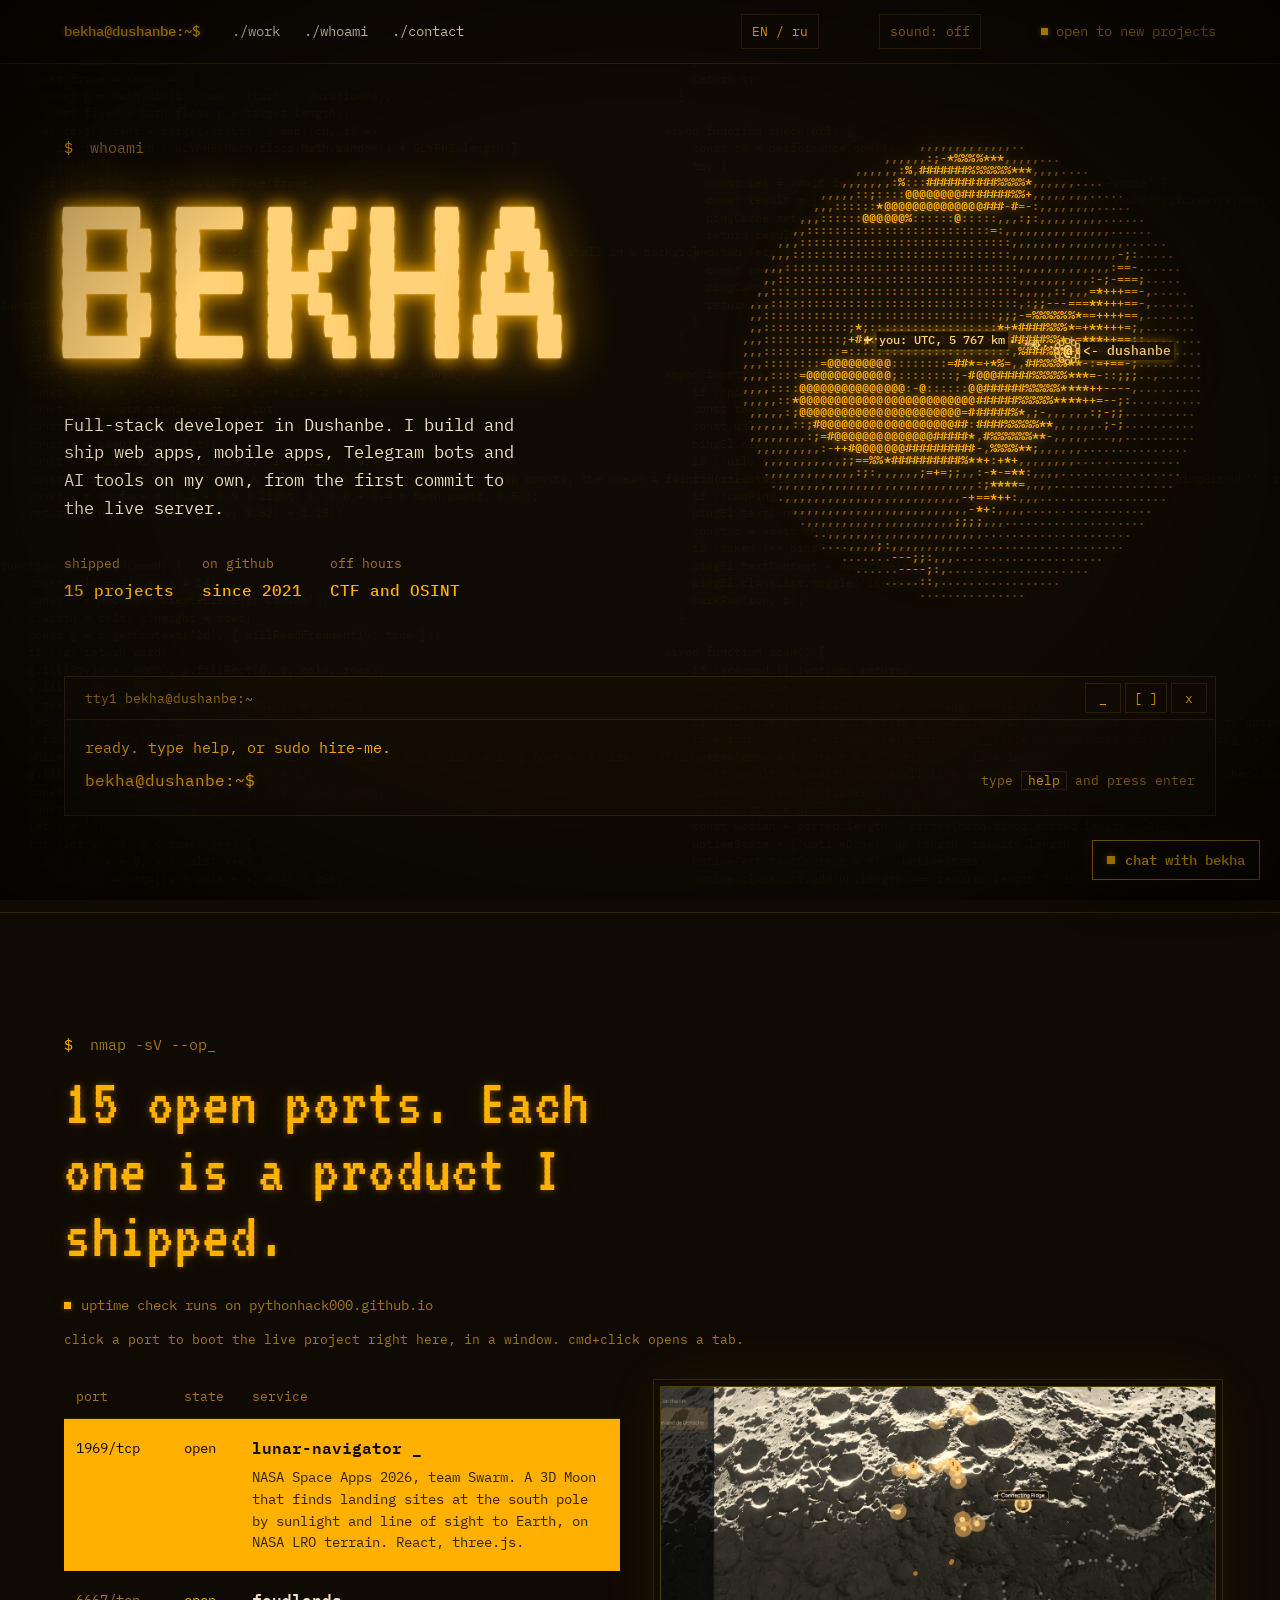
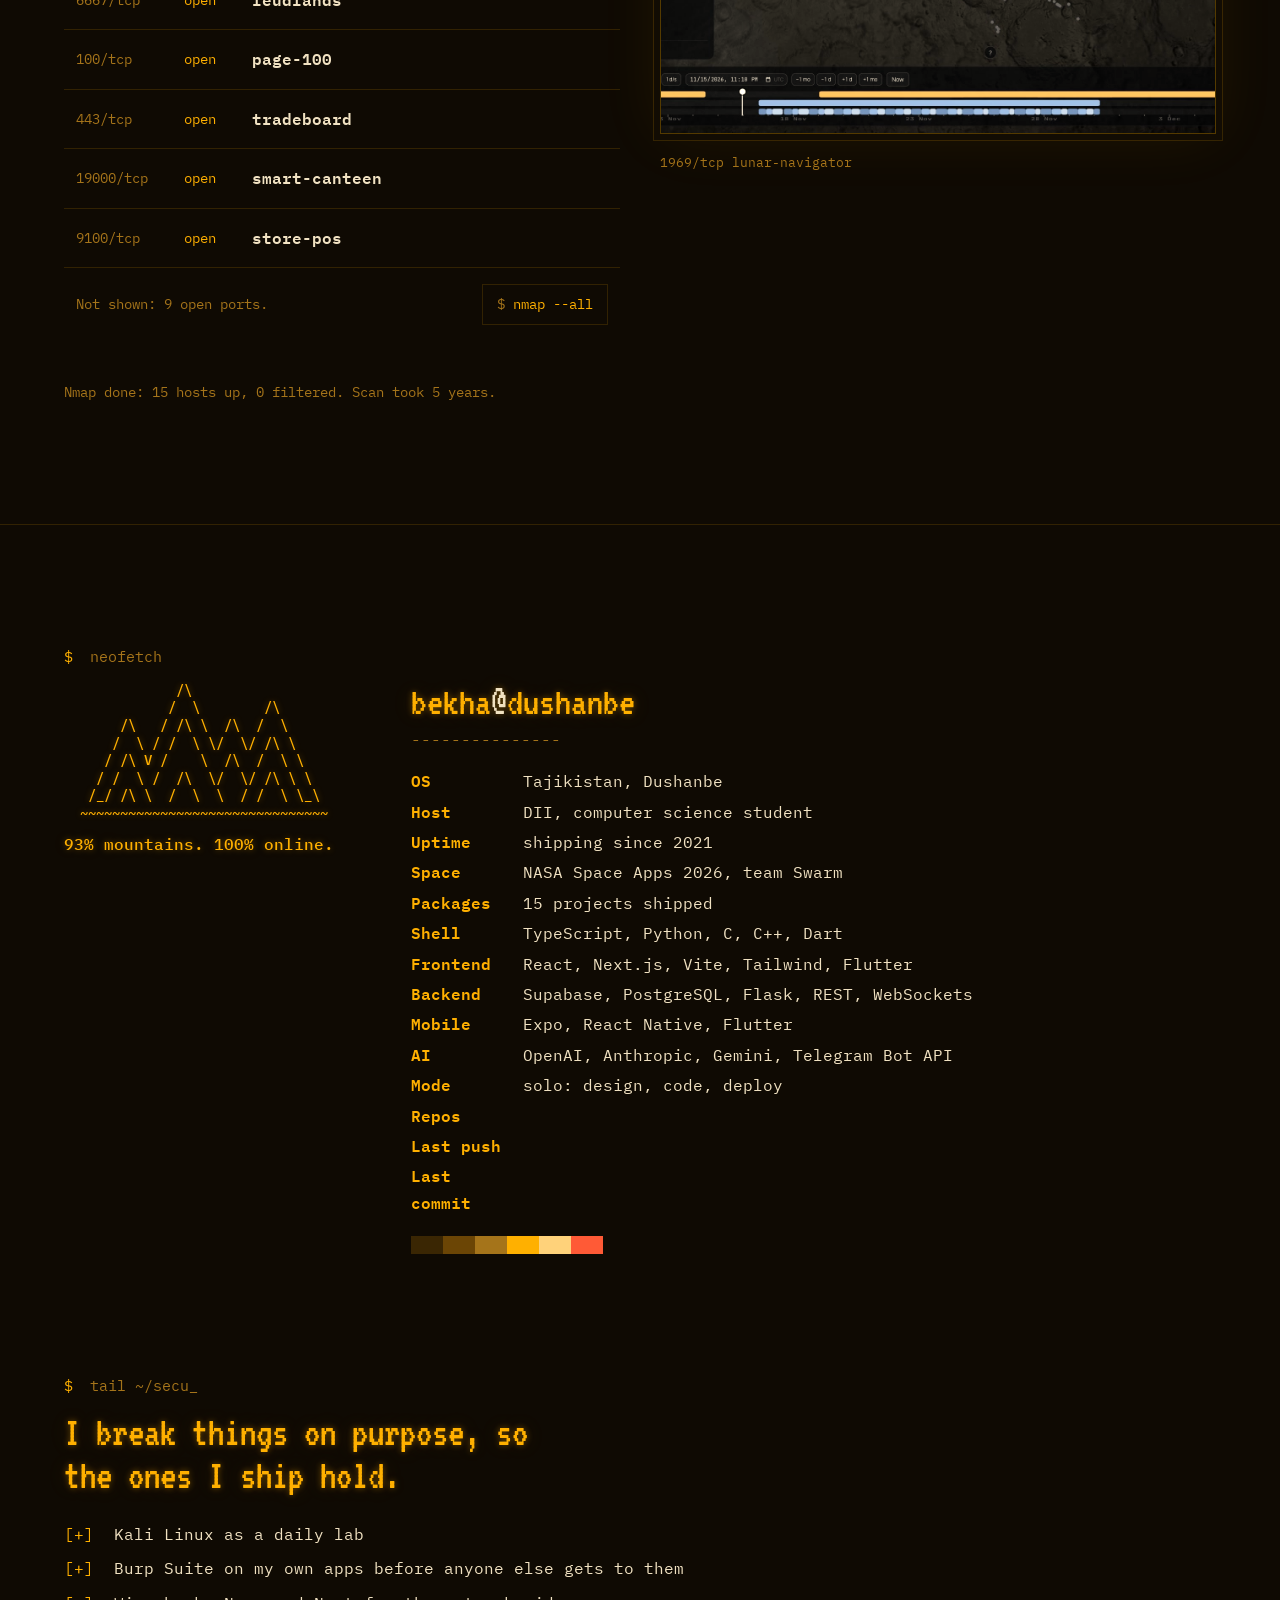
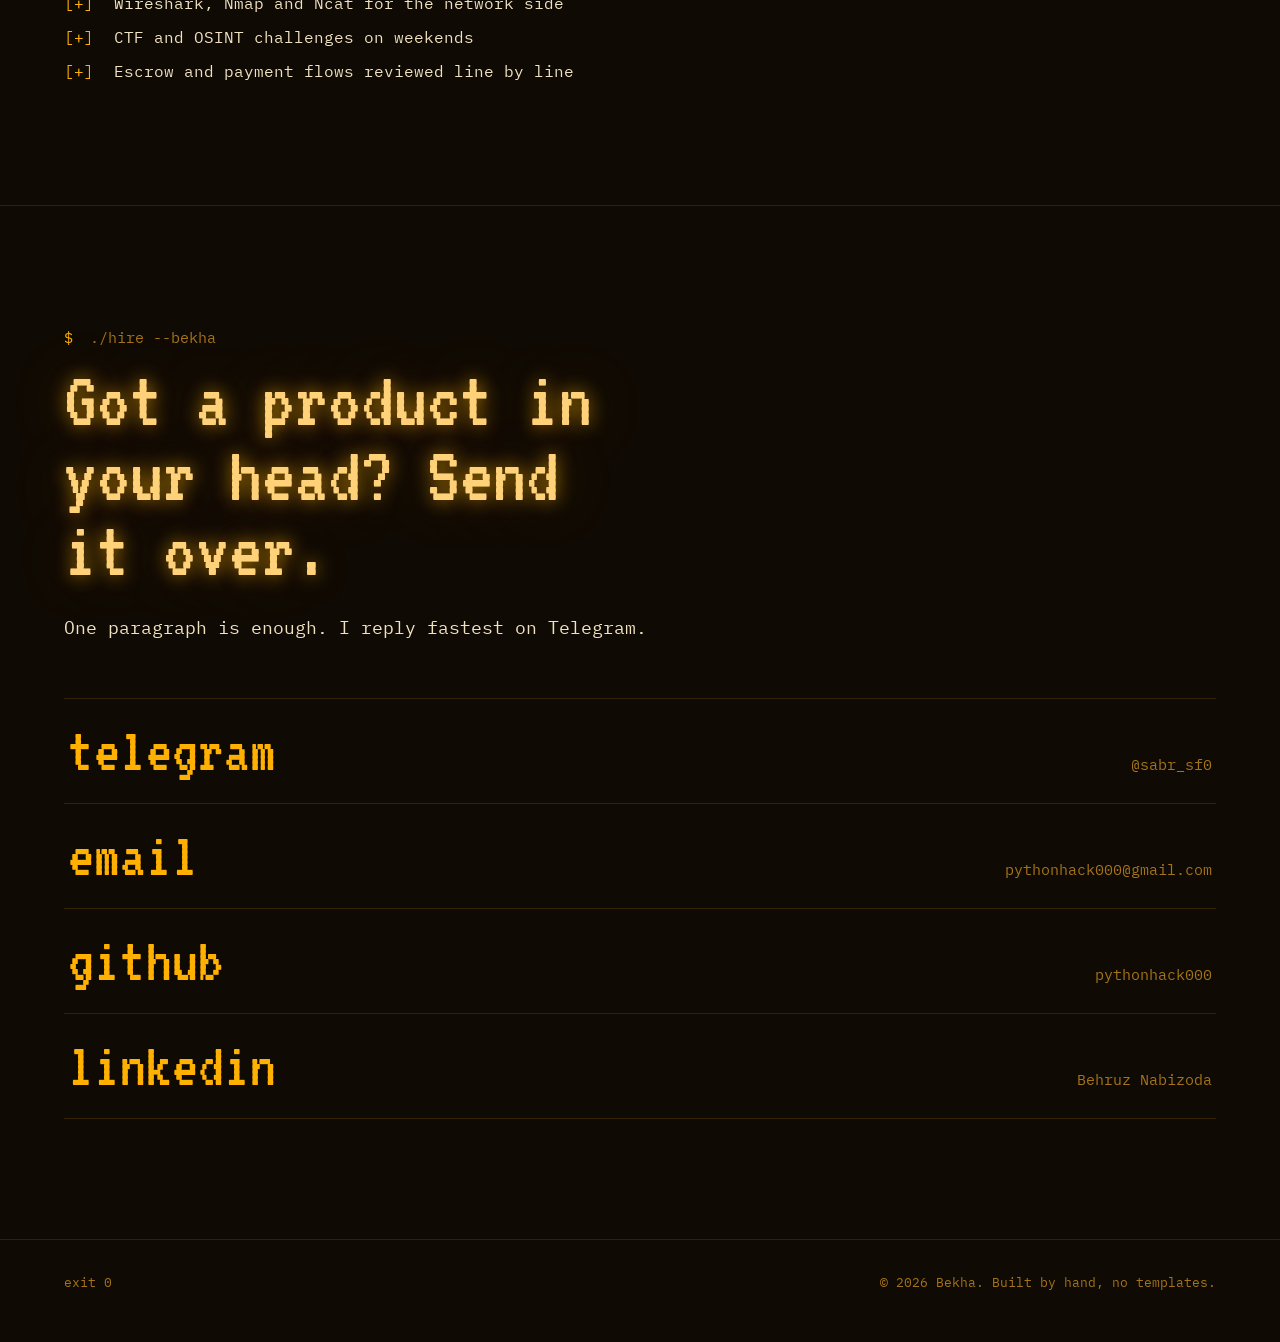
==== commit bb3a91e3: "fix: bump asset versions so browsers drop cached css and js" ====
--- a/index.html
+++ b/index.html
@@ -15,7 +15,7 @@
 <link rel="preconnect" href="https://fonts.googleapis.com">
 <link rel="preconnect" href="https://fonts.gstatic.com" crossorigin>
 <link href="https://fonts.googleapis.com/css2?family=IBM+Plex+Mono:wght@400;500;600&family=Pixelify+Sans:wght@400;500&family=VT323&display=swap" rel="stylesheet">
-<link rel="stylesheet" href="style.css?v=26">
+<link rel="stylesheet" href="style.css?v=27">
 <script>
   try {
     if (sessionStorage.getItem('seen')) document.documentElement.classList.add('seen');
@@ -300,14 +300,14 @@
   <p data-i18n="foot">&copy; 2026 Bekha. Built by hand, no templates.</p>
 </footer>
 
-<script src="i18n.js?v=9" defer></script>
+<script src="i18n.js?v=10" defer></script>
 <script src="earth-map.js?v=1" defer></script>
 <script src="globe.js?v=9" defer></script>
 <script src="intro.js?v=4" defer></script>
 <script src="sound.js?v=5" defer></script>
 <script src="extras.js?v=14" defer></script>
 <script src="config.js?v=2" defer></script>
-<script src="script.js?v=27" defer></script>
+<script src="script.js?v=28" defer></script>
 <script src="ctf.js?v=1" defer></script>
 <script src="chat.js?v=9" defer></script>
 <script src="gitlog.js?v=2" defer></script>
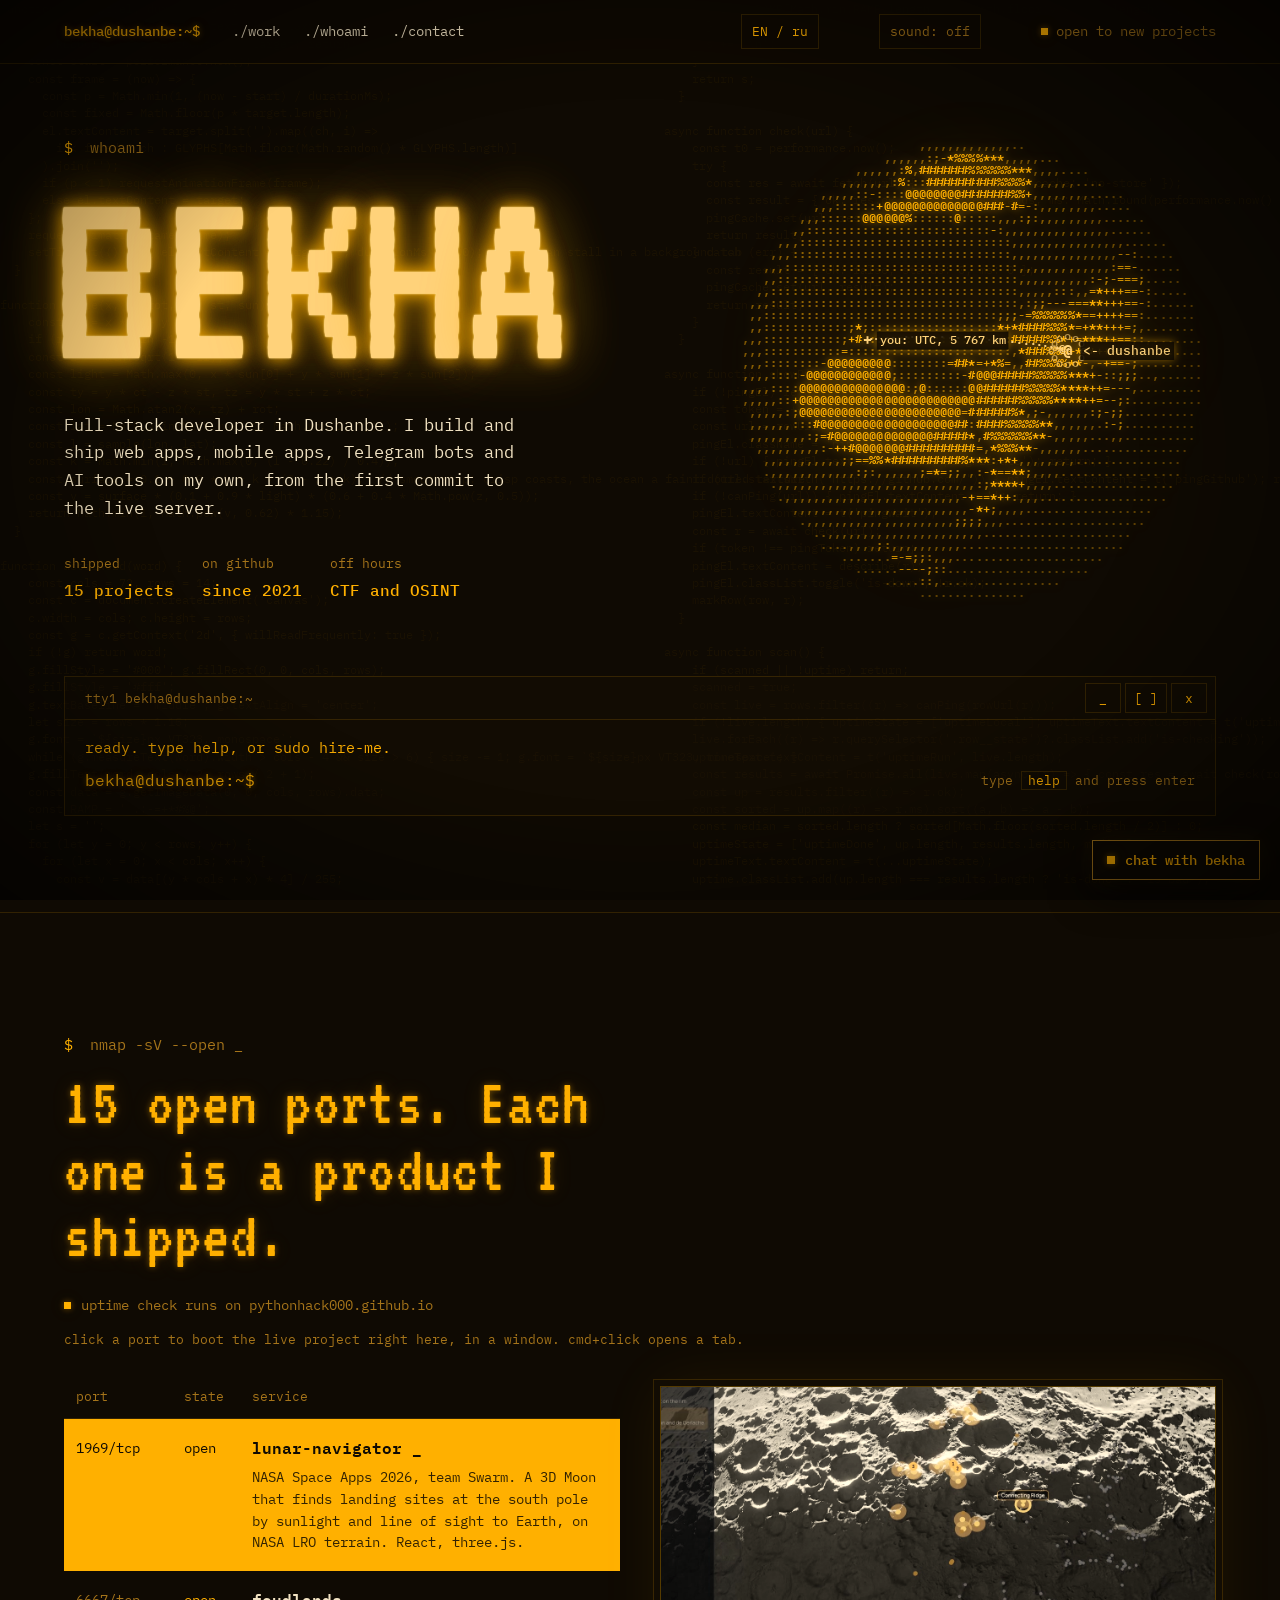
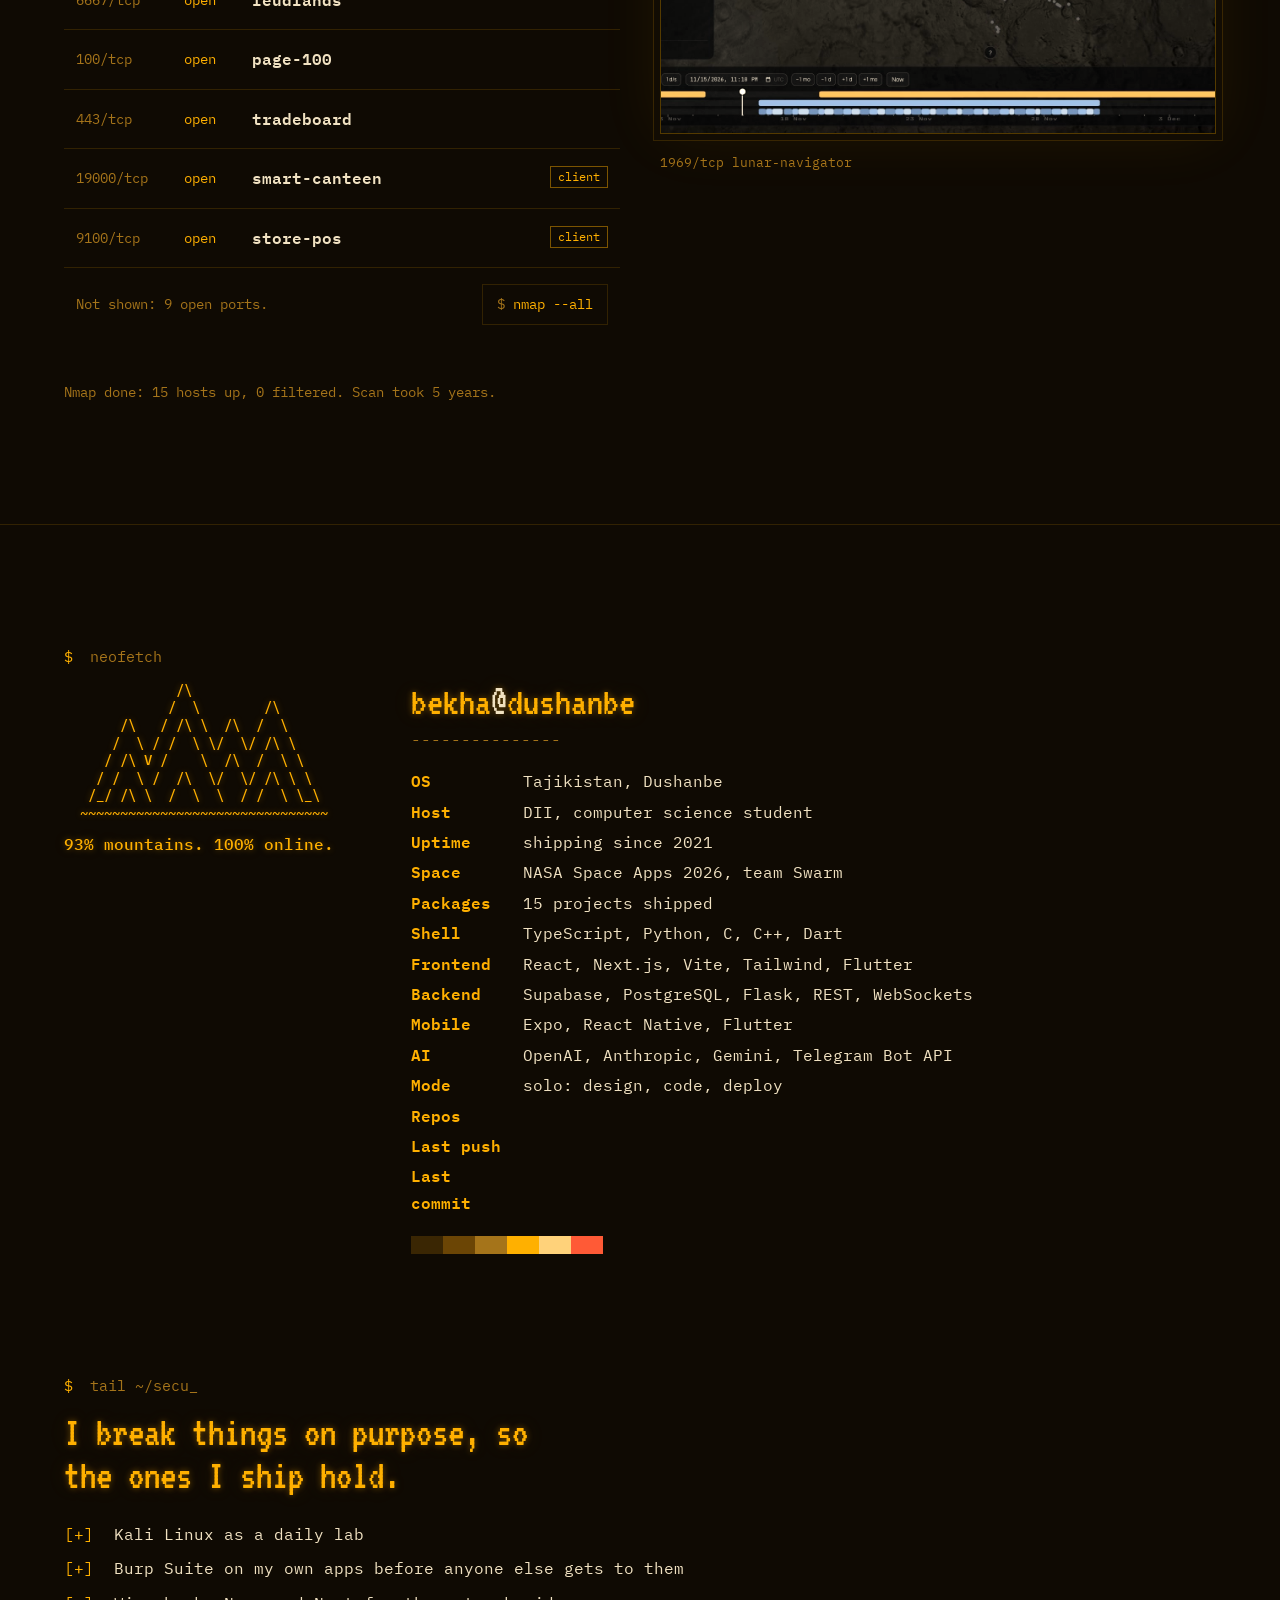
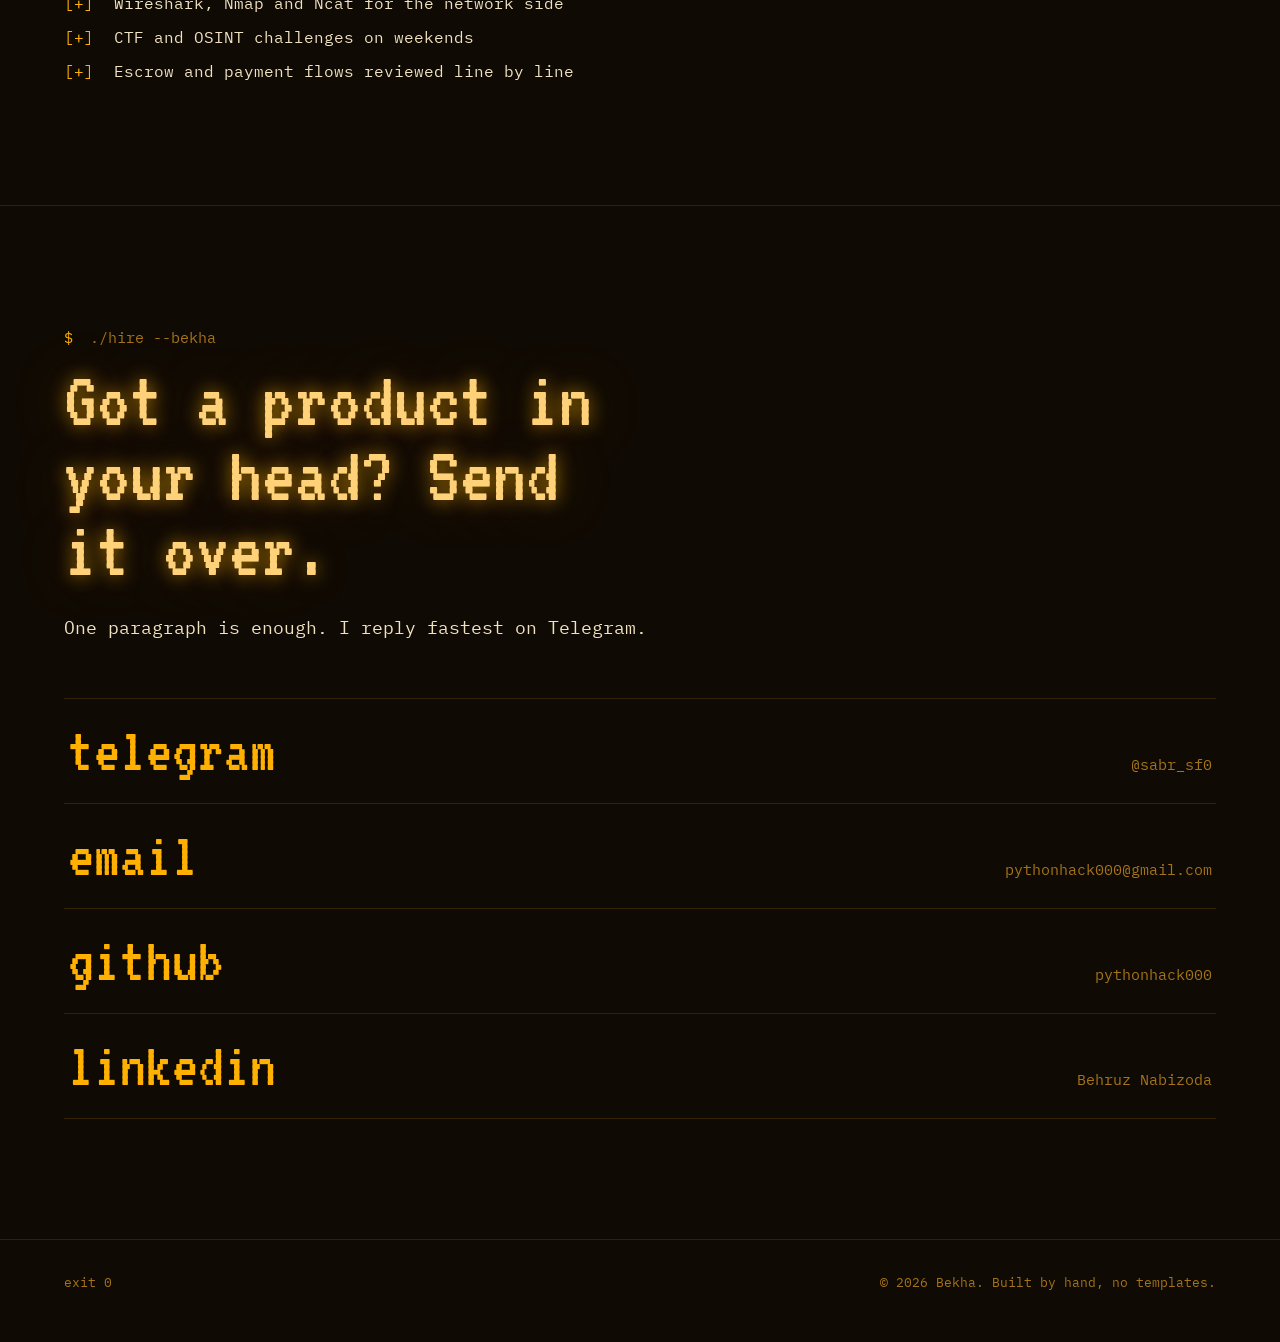
==== commit a30ea40b: "feat: tag paid client projects, drop the dead canteen repo link" ====
--- a/index.html
+++ b/index.html
@@ -15,7 +15,7 @@
 <link rel="preconnect" href="https://fonts.googleapis.com">
 <link rel="preconnect" href="https://fonts.gstatic.com" crossorigin>
 <link href="https://fonts.googleapis.com/css2?family=IBM+Plex+Mono:wght@400;500;600&family=Pixelify+Sans:wght@400;500&family=VT323&display=swap" rel="stylesheet">
-<link rel="stylesheet" href="style.css?v=27">
+<link rel="stylesheet" href="style.css?v=29">
 <script>
   try {
     if (sessionStorage.getItem('seen')) document.documentElement.classList.add('seen');
@@ -134,16 +134,16 @@
           </a>
         </li>
         <li class="row" data-ascii="CANTEEN" data-alt="Smart Canteen">
-          <a class="row__link" href="https://github.com/pythonhack000/canteen-mobile">
+          <div class="row__link" tabindex="0">
             <span class="row__port">19000/tcp</span><span class="row__state">open</span>
-            <span class="row__name">smart-canteen</span>
+            <span class="row__name">smart-canteen</span><span class="row__tag" data-i18n="tagClient">client</span>
             <span class="row__ver" data-i18n="rowCanteen">Lunch ordering app for a university canteen, with bonuses and live order status. Expo, React Native, Supabase.</span>
-          </a>
+          </div>
         </li>
         <li class="row" data-ascii="POS" data-alt="Store POS">
           <div class="row__link" tabindex="0">
             <span class="row__port">9100/tcp</span><span class="row__state">open</span>
-            <span class="row__name">store-pos</span>
+            <span class="row__name">store-pos</span><span class="row__tag" data-i18n="tagClient">client</span>
             <span class="row__ver" data-i18n="rowPos">Desktop point of sale for a shop in Dushanbe: till, stock and manager in one app, replacing three old Windows programs. Electron, React, local Postgres.</span>
           </div>
         </li>
@@ -185,7 +185,7 @@
         <li class="row row--more" style="--n:5" data-shot="img/work-takhtabozor.jpg" data-alt="Takhtabozor: stock and debts for a timber yard">
           <a class="row__link" href="https://pythonhack000.github.io/takhtabozor/">
             <span class="row__port">5173/tcp</span><span class="row__state">open</span>
-            <span class="row__name">takhtabozor</span>
+            <span class="row__name">takhtabozor</span><span class="row__tag" data-i18n="tagClient">client</span>
             <span class="row__ver" data-i18n="rowTakhta">Stock, sales and customer debts for a timber yard, counted in somoni. React, Vite, Tailwind.</span>
           </a>
         </li>
@@ -300,18 +300,18 @@
   <p data-i18n="foot">&copy; 2026 Bekha. Built by hand, no templates.</p>
 </footer>
 
-<script src="i18n.js?v=10" defer></script>
+<script src="i18n.js?v=12" defer></script>
 <script src="earth-map.js?v=1" defer></script>
 <script src="globe.js?v=9" defer></script>
 <script src="intro.js?v=4" defer></script>
 <script src="sound.js?v=5" defer></script>
 <script src="extras.js?v=14" defer></script>
 <script src="config.js?v=2" defer></script>
-<script src="script.js?v=28" defer></script>
+<script src="script.js?v=29" defer></script>
 <script src="ctf.js?v=1" defer></script>
 <script src="chat.js?v=9" defer></script>
 <script src="gitlog.js?v=2" defer></script>
-<script src="resume.js?v=2" defer></script>
+<script src="resume.js?v=3" defer></script>
 <script src="fx.js?v=7" defer></script>
 <script src="os.js?v=2" defer></script>
 </body>
--- a/style.css
+++ b/style.css
@@ -158,7 +158,9 @@
 }
 .row__port { color: var(--amber-dim); font-size: 14px; padding-top: 2px; }
 .row__state { color: var(--amber); font-size: 14px; padding-top: 2px; }
-.row__name { font-weight: 600; color: var(--text); }
+.row__name { font-weight: 600; color: var(--text); grid-column: 3; grid-row: 1; }
+.row__tag { grid-column: 3; grid-row: 1; justify-self: end; align-self: start; margin-top: 1px; padding: 1px 7px; font-size: 12px; line-height: 1.5; color: var(--amber); border: 1px solid color-mix(in srgb, var(--amber) 45%, transparent); }
+.row.is-on .row__tag { color: var(--void); border-color: var(--void); }
 .row__ver { grid-column: 3; color: var(--text); opacity: .85; font-size: 14px; line-height: 1.55; max-height: 0; overflow: hidden; transition: max-height .25s ease, margin .25s ease; }
 .row.is-on .row__link { background: var(--amber); color: var(--void); }
 .row.is-on .row__port, .row.is-on .row__state, .row.is-on .row__name, .row.is-on .row__ver { color: var(--void); }
@@ -343,6 +345,7 @@
   .bar__status, .bar__prog, .bar__sound { display: none; }
   .name { font-size: 33vw; }
   .row__link, .scan__head { grid-template-columns: 76px 44px minmax(0, 1fr); column-gap: 10px; }
+  .row__tag { grid-row: 2; justify-self: start; margin-top: 6px; }
   .term__hint { display: none; }
   .term.is-max { inset: 8px; }
   .term__title { overflow: hidden; text-overflow: ellipsis; white-space: nowrap; }
